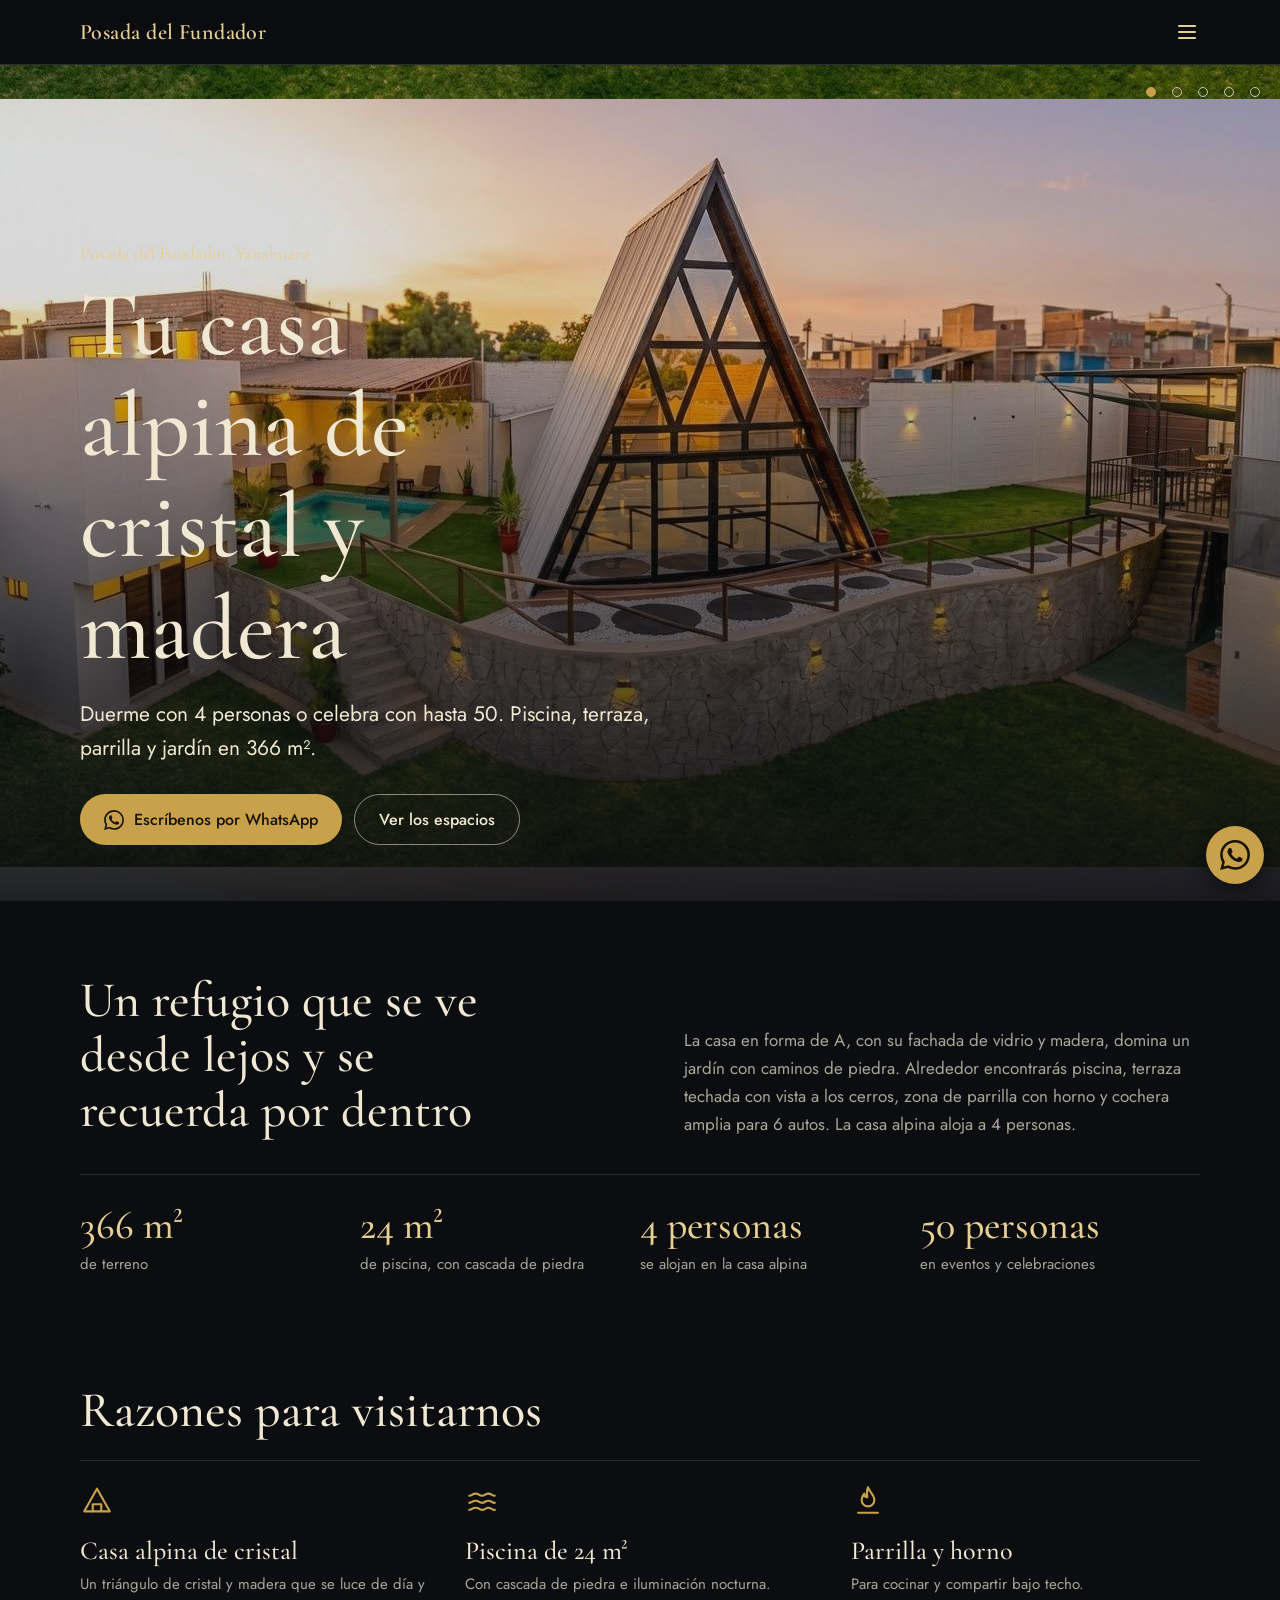
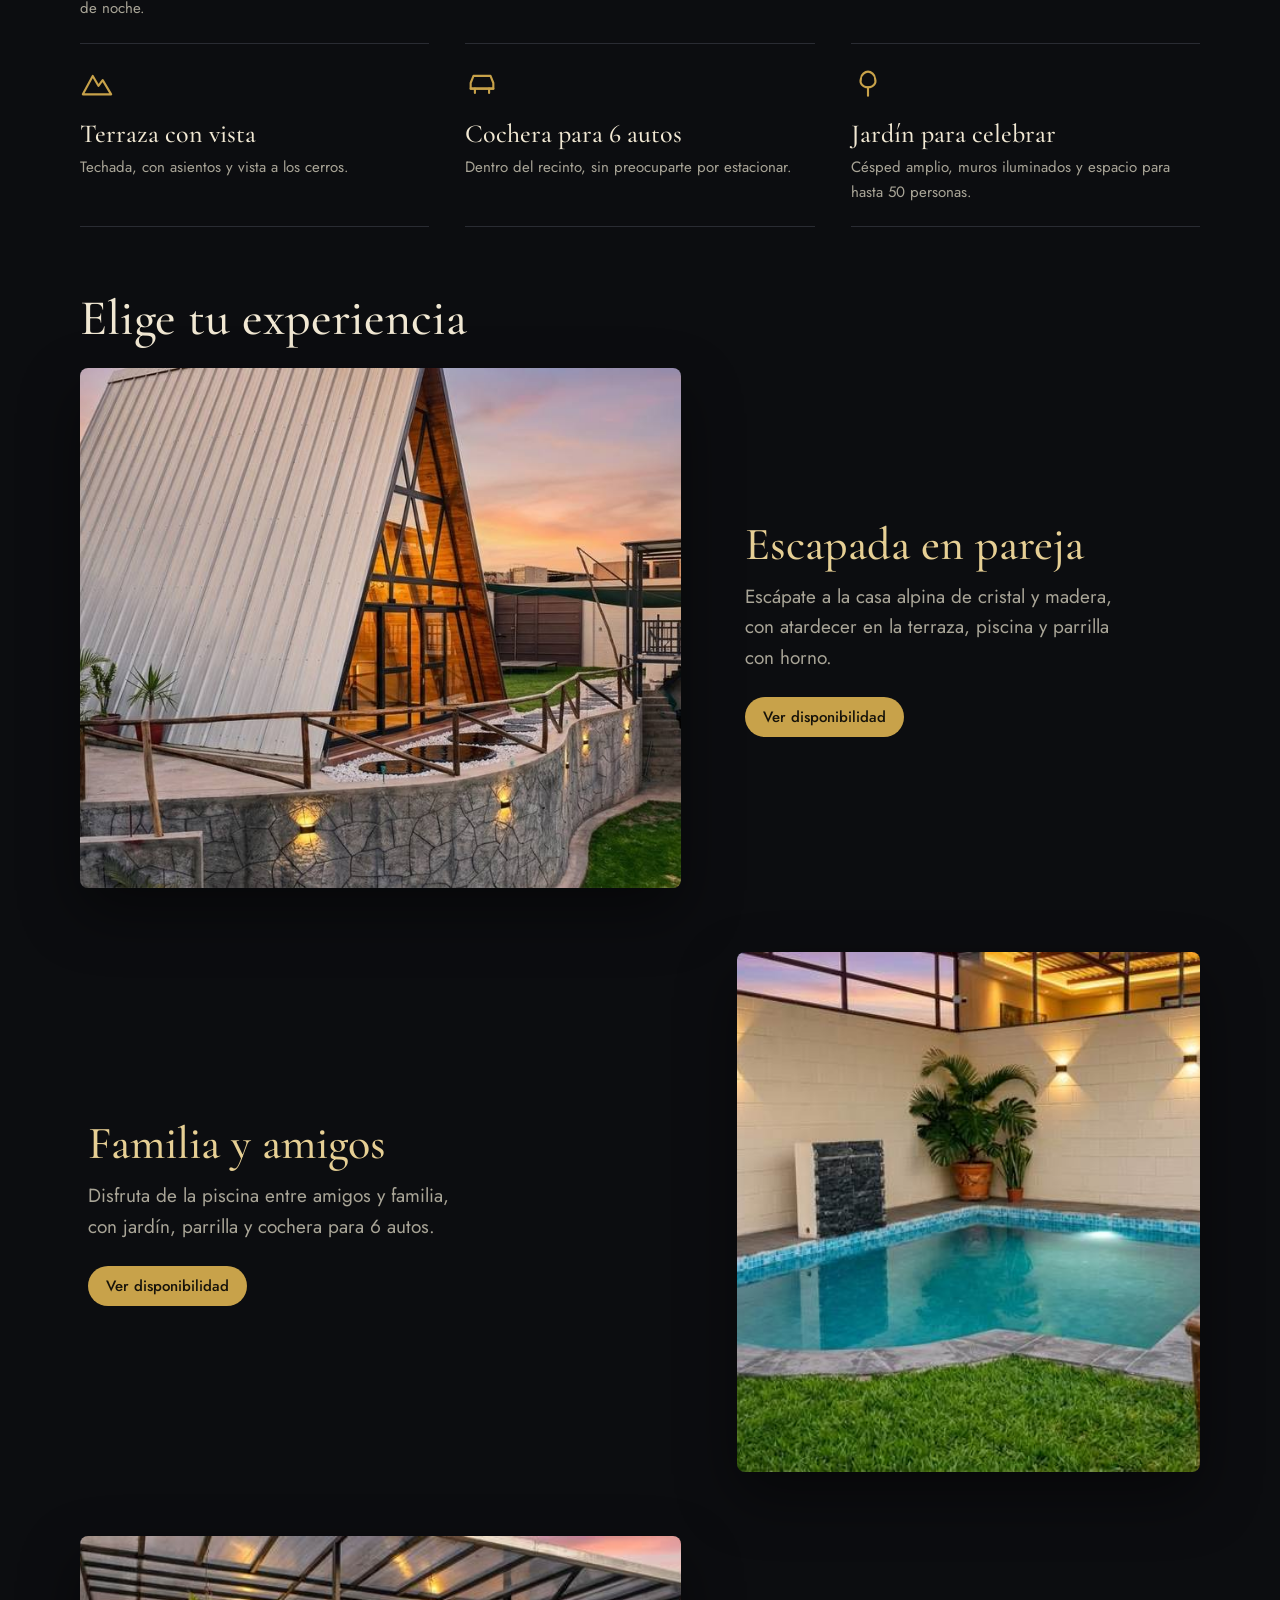
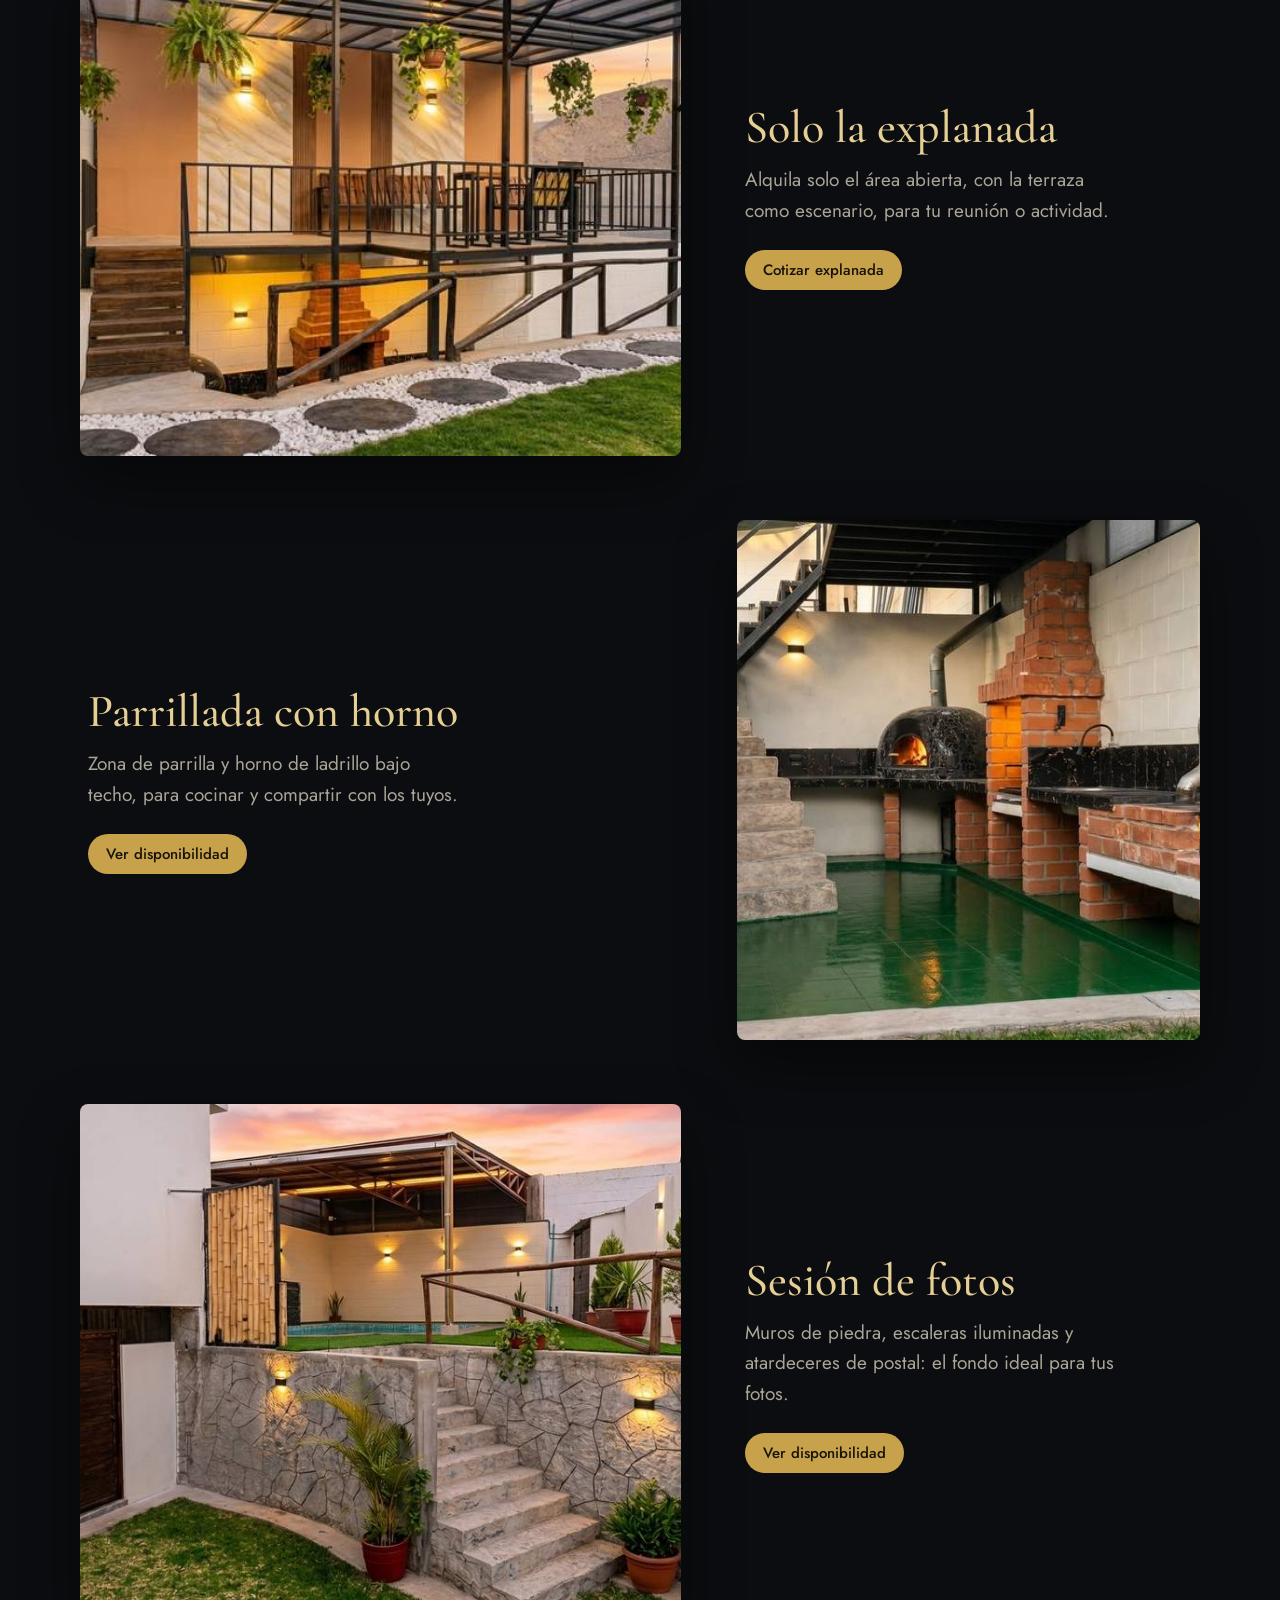
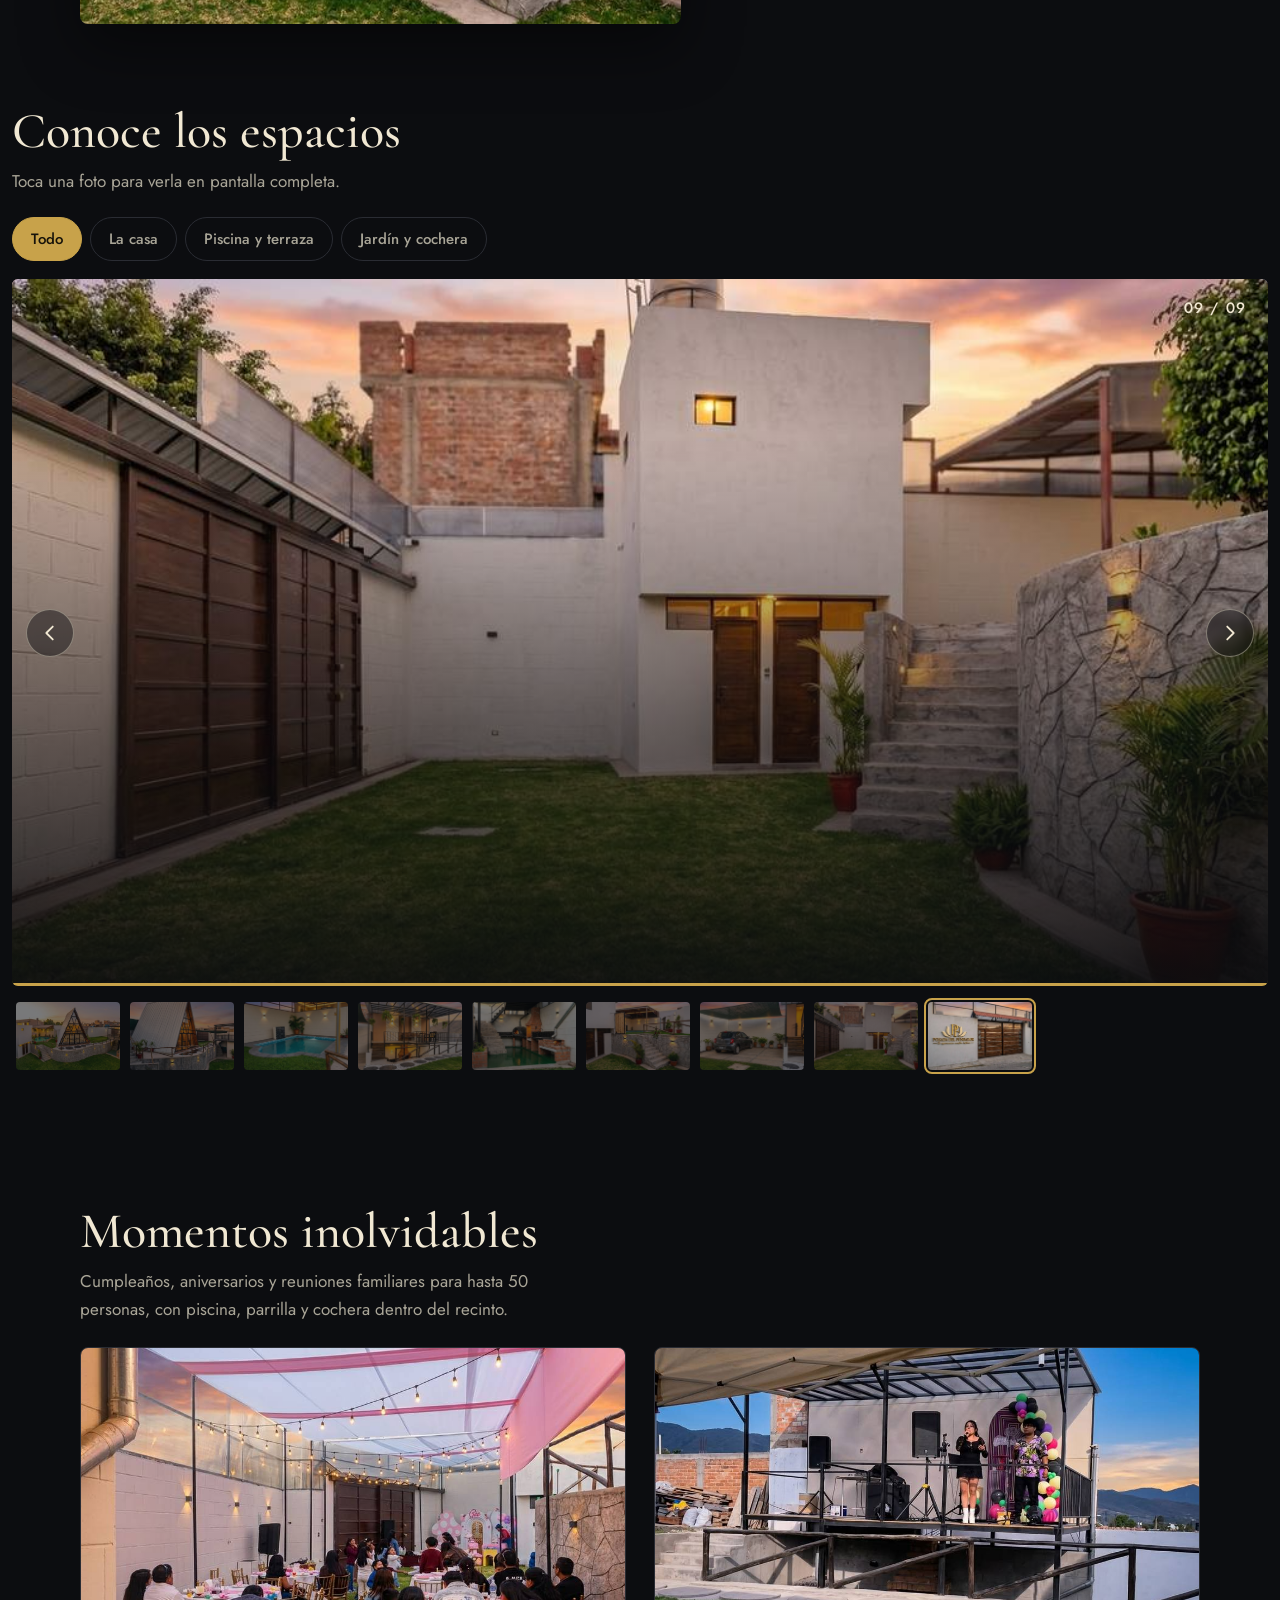
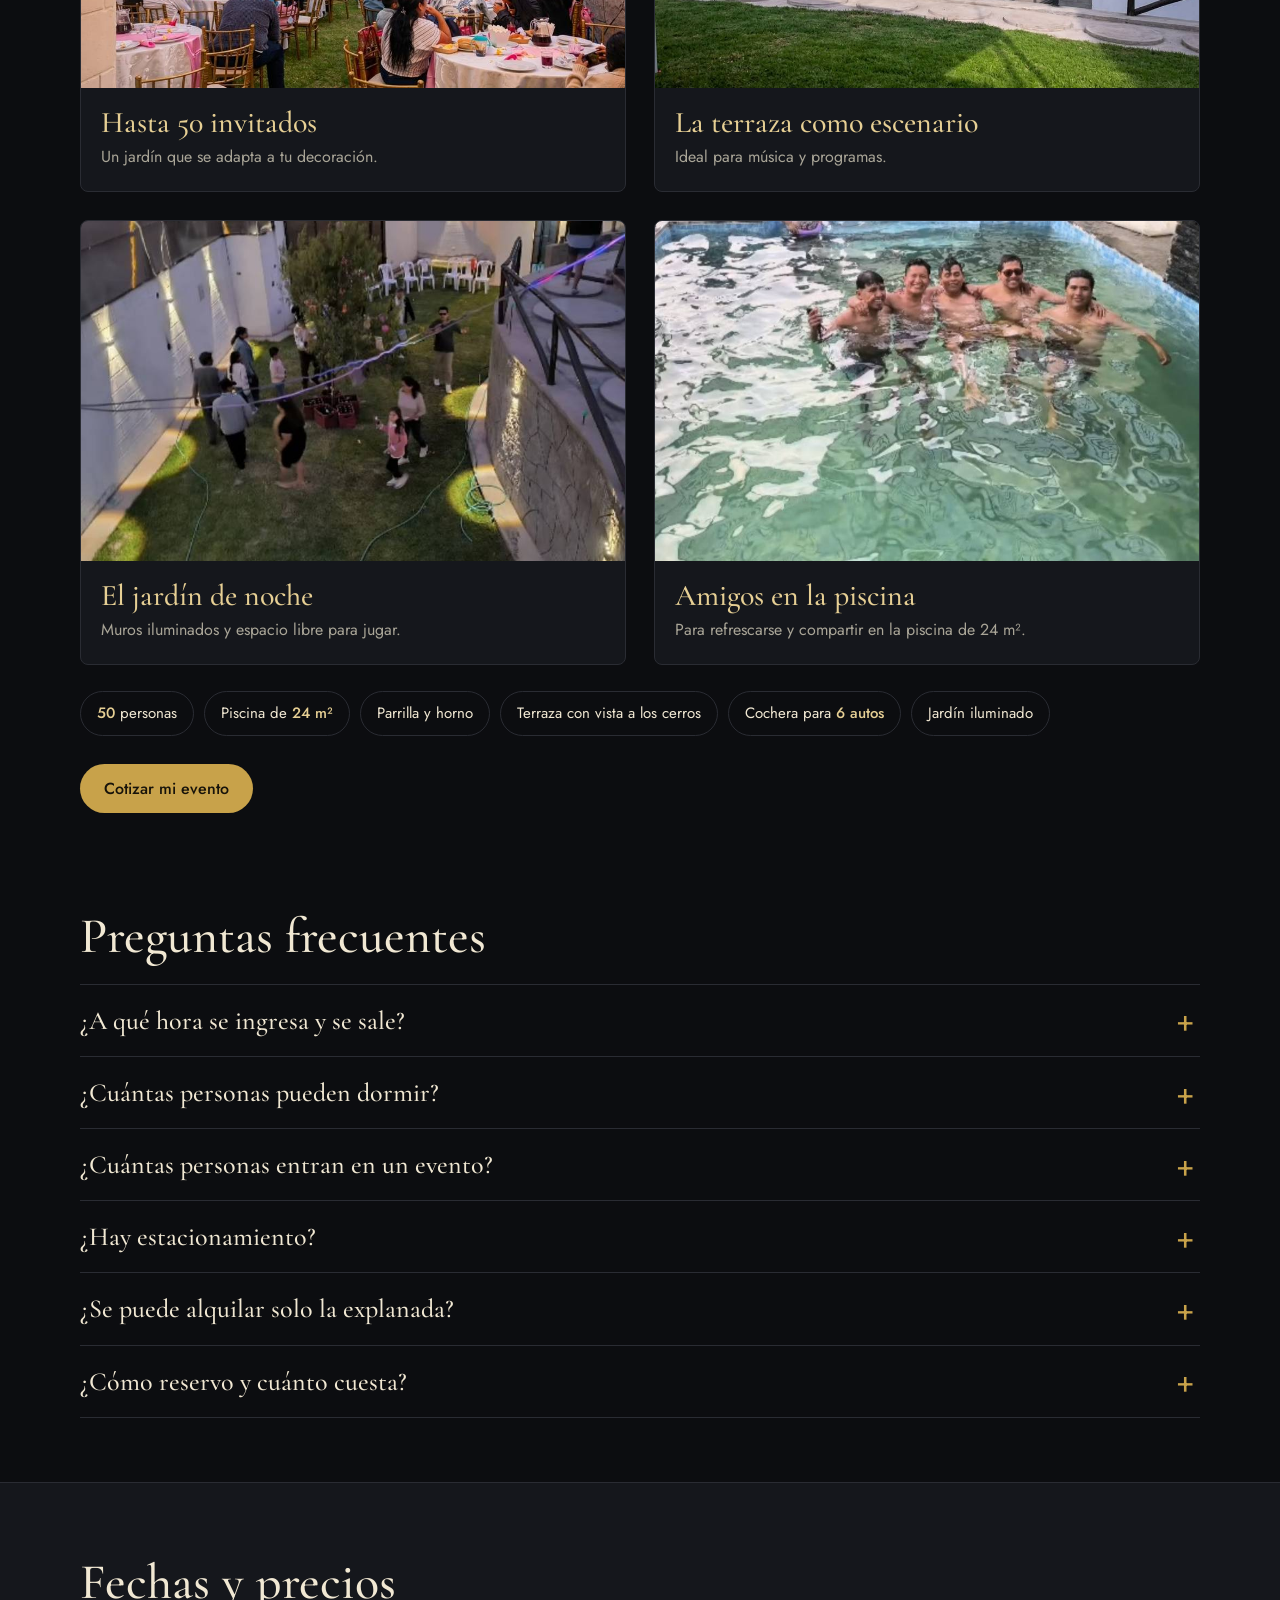
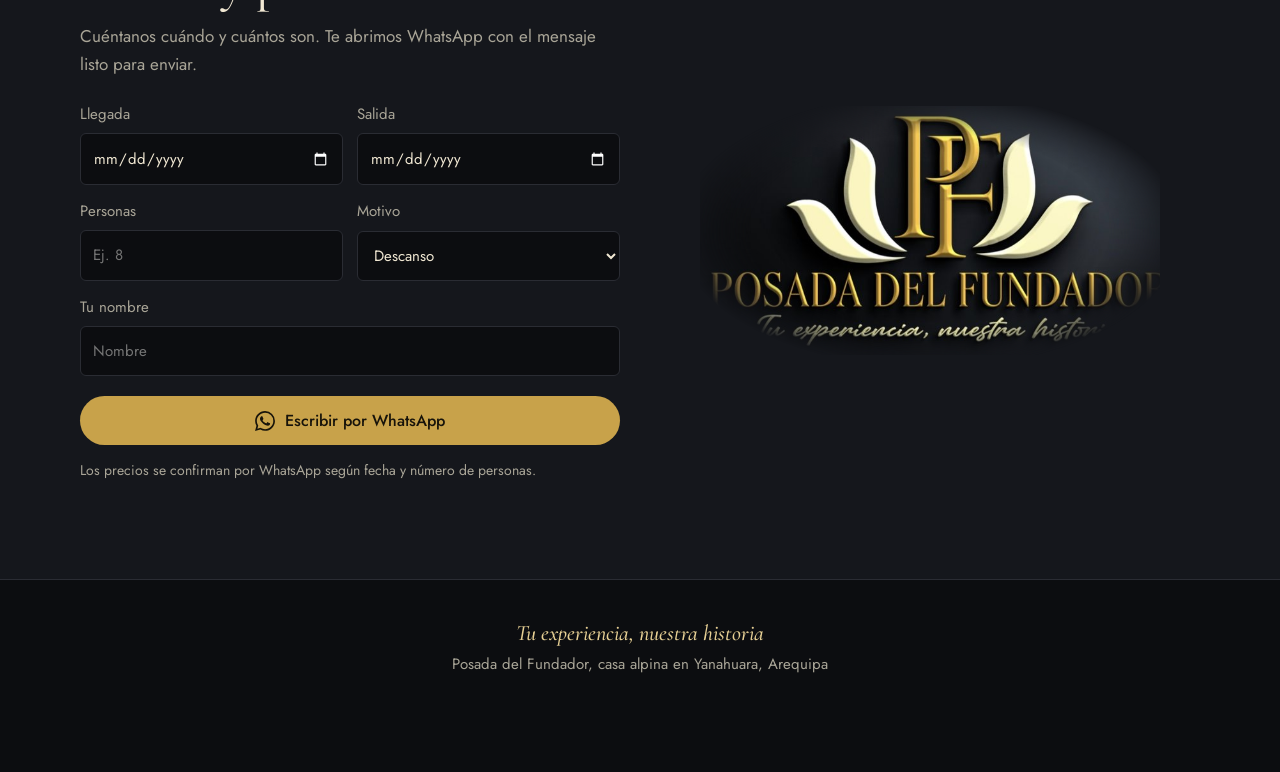
==== index.html @ 9d2ebbb0 "Add files via upload" ====
<!DOCTYPE html>
<html lang="es">
<head>
<meta charset="utf-8">
<meta name="viewport" content="width=device-width, initial-scale=1, viewport-fit=cover">
<meta name="description" content="Casa alpina de cristal y madera en Yanahuara, Arequipa, con piscina, terraza y parrilla. Escapadas, reuniones y momentos inolvidables para hasta 50 personas.">
<meta property="og:type" content="website">
<meta property="og:site_name" content="Posada del Fundador">
<meta property="og:locale" content="es_PE">
<meta property="og:title" content="Posada del Fundador · Tu experiencia, nuestra historia">
<meta property="og:description" content="Casa alpina de cristal y madera en Yanahuara, Arequipa. Piscina, terraza, parrilla y momentos inolvidables.">
<meta property="og:url" content="https://posada-fundador.netlify.app/">
<meta property="og:image" content="https://posada-fundador.netlify.app/og-image.jpg">
<meta property="og:image:width" content="1200"><meta property="og:image:height" content="630">
<meta property="og:image:alt" content="Logo de Posada del Fundador">
<meta name="twitter:card" content="summary_large_image">
<meta name="twitter:title" content="Posada del Fundador · Tu experiencia, nuestra historia">
<meta name="twitter:image" content="https://posada-fundador.netlify.app/og-image.jpg">
<meta name="theme-color" content="#0c0d10">
<link rel="icon" type="image/png" href="favicon.png"><title>Posada del Fundador · Casa alpina en Yanahuara, Arequipa</title>
<link rel="apple-touch-icon" href="favicon.png">

<link rel="preconnect" href="https://fonts.googleapis.com">
<link href="https://fonts.googleapis.com/css2?family=Cormorant+Garamond:ital,wght@0,500;0,600;1,500&family=Jost:wght@400;500&display=swap" rel="stylesheet">
<style>
:root{--ink:#0c0d10;--panel:#15171c;--line:#2a2c33;--gold:#c8a24a;--gold2:#e6cf94;--cream:#f1e8d3;--mute:#a9a597;--serif:'Cormorant Garamond',Georgia,serif;--sans:'Jost',system-ui,sans-serif;color-scheme:dark;box-sizing:border-box;padding-top:env(safe-area-inset-top,0px);padding-bottom:env(safe-area-inset-bottom,0px)}
html{scroll-padding-top:calc(72px + env(safe-area-inset-top,0px));scroll-behavior:smooth}
*,*::before,*::after{box-sizing:inherit}
body{margin:0;background:var(--ink);color:var(--cream);font:400 17px/1.65 var(--sans)}
img{max-width:100%;display:block}
a{color:inherit}
:focus-visible{outline:2px solid var(--gold2);outline-offset:3px}
h1,h2,h3{font-family:var(--serif);font-weight:500;line-height:1.1;margin:0}
.wrap{width:min(1120px,100% - 40px);margin-inline:auto}
header{position:sticky;top:env(safe-area-inset-top,0px);z-index:20;background:rgba(12,13,16,.88);backdrop-filter:blur(8px);border-bottom:1px solid var(--line)}
header .wrap{display:flex;align-items:center;justify-content:space-between;height:64px}
.brand{font:600 22px var(--serif);color:var(--gold2);text-decoration:none;letter-spacing:.02em}
.pi,.evg figure{cursor:zoom-in}.pi img{cursor:zoom-in}
dialog#xp{border:1px solid var(--line);border-radius:12px;padding:0;background:var(--panel);color:var(--cream);width:min(540px,100% - 24px);max-height:calc(100svh - 24px);overflow:auto;margin:auto}
dialog#xp::backdrop{background:rgba(0,0,0,.82);backdrop-filter:blur(3px)}
dialog#xp[open]{animation:xpin .35s ease}@keyframes xpin{from{opacity:0;transform:translateY(14px) scale(.98)}}
#xp .xi{background:#000;display:grid;place-items:center}#xp .xi img{width:100%;height:auto;max-height:58svh;object-fit:contain}
#xp .xx{position:absolute;top:10px;right:10px;width:36px;height:36px;border:0;border-radius:50%;background:rgba(12,13,16,.7);color:var(--cream);display:grid;place-items:center;cursor:pointer}
#xp .xx svg{width:18px;height:18px;fill:none;stroke:currentColor;stroke-width:2;stroke-linecap:round}
#xp .xb{padding:20px 22px 24px;display:grid;gap:10px;justify-items:start}
#xp .xk{font:500 12px var(--sans);letter-spacing:.18em;text-transform:uppercase;color:var(--gold)}
#xp h3{font:500 28px/1.1 var(--serif);color:var(--gold2)}
#xp p{margin:0;color:var(--mute);font-size:15px;line-height:1.6}
#xp .btn{margin-top:6px}
@media(prefers-reduced-motion:reduce){dialog#xp[open]{animation:none}}
.menu-btn{width:38px;height:38px;margin-right:-6px;border:0;border-radius:10px;background:transparent;color:var(--gold2);display:grid;place-items:center;cursor:pointer}.bars{display:grid;gap:4px;width:18px}.bars i{display:block;height:2px;border-radius:2px;background:currentColor;transition:transform .3s,opacity .2s}.menu-btn[aria-expanded="true"] .bars i:nth-child(1){transform:translateY(6px) rotate(45deg)}.menu-btn[aria-expanded="true"] .bars i:nth-child(2){opacity:0}.menu-btn[aria-expanded="true"] .bars i:nth-child(3){transform:translateY(-6px) rotate(-45deg)}.menu{position:absolute;top:100%;left:0;right:0;background:rgba(12,13,16,.98);border-bottom:1px solid var(--line);max-height:calc(100svh - 64px - env(safe-area-inset-top,0px));overflow:auto;visibility:hidden;opacity:0;transform:translateY(-8px);transition:opacity .25s,transform .25s,visibility 0s .25s}.menu.open{visibility:visible;opacity:1;transform:none;transition:opacity .25s,transform .25s}header .menu .wrap{display:grid;align-items:stretch;justify-content:stretch;height:auto;padding:4px 0 10px}.menu a{display:block;padding:11px 2px;font:400 15px/1.2 var(--sans);letter-spacing:.03em;color:var(--cream);text-decoration:none;border-bottom:1px solid var(--line)}.menu a:last-child{border-bottom:0;color:var(--gold2)}.menu a:hover{color:var(--gold2)}@media(prefers-reduced-motion:reduce){.menu,.bars i{transition:none}}
.btn{display:inline-flex;align-items:center;gap:10px;background:var(--gold);color:#17130a;font:500 16px var(--sans);padding:13px 24px;border-radius:999px;text-decoration:none;border:0;cursor:pointer;transition:background .2s}
.btn:hover{background:var(--gold2)}
.btn svg{width:20px;height:20px;fill:currentColor}
.btn.sm{padding:9px 18px;font-size:15px}
.hero{position:relative;min-height:calc(100svh - 64px);display:flex;align-items:flex-end;background:var(--ink) var(--hm) 55% 50%/cover no-repeat}
.hero::before{content:"";position:absolute;inset:0;background:linear-gradient(180deg,rgba(12,13,16,.15) 30%,rgba(12,13,16,.92) 100%)}
.hero .wrap{position:relative;padding:0 0 56px}
.hero h1{font-size:clamp(44px,9vw,92px);max-width:11ch}
.hero p{max-width:34ch;font-size:19px;color:var(--cream);margin:18px 0 28px}
@media(min-width:800px){.hero{background-image:var(--hd);background-position:center}.hero p{max-width:46ch;font-size:21px}}
.intro{padding:72px 0 24px;display:grid;gap:36px}
.intro h2{font-size:clamp(32px,5vw,50px);max-width:18ch}
.intro p{color:var(--mute);max-width:56ch;margin:0}
.facts{list-style:none;margin:0;padding:0;display:grid;grid-template-columns:1fr 1fr;border-top:1px solid var(--line)}
.facts li{padding:22px 0;border-bottom:1px solid var(--line)}
.facts li:nth-child(odd){padding-right:16px}
.facts b{display:block;font:500 clamp(28px,4.5vw,40px) var(--serif);color:var(--gold2)}
.facts span{color:var(--mute);font-size:15px}
@media(min-width:800px){.intro{grid-template-columns:1.1fr 1fr;align-items:end}.facts{grid-column:1/-1;grid-template-columns:repeat(4,1fr)}.facts li{border-bottom:0;padding:26px 0}}
.ways{padding:24px 0 8px}.ways h2{font-size:clamp(32px,5vw,50px);margin-bottom:24px}.way{display:grid;gap:10px;padding:24px 0;border-top:1px solid var(--line);align-content:start}.way h3{font-size:30px;color:var(--gold2)}.way p{margin:0;color:var(--mute);max-width:46ch}.way a{color:var(--cream);font-weight:500;text-underline-offset:5px;width:max-content}@media(min-width:800px){.wayslist{display:grid;grid-template-columns:repeat(3,1fr);gap:36px}}.spaces{padding:48px 0 72px}
.spaces h2{font-size:clamp(32px,5vw,50px);margin-bottom:28px}
.cols{columns:2;column-gap:14px}
@media(min-width:800px){.cols{columns:3;column-gap:20px}}
figure{margin:0 0 14px;break-inside:avoid}
@media(min-width:800px){figure{margin-bottom:20px}}
figure img{width:100%;height:auto;border-radius:4px}
figcaption{padding:10px 2px 0;font-size:15px;color:var(--mute)}
figcaption b{display:block;font:500 21px var(--serif);color:var(--cream)}
.wide{column-span:all;margin-bottom:20px}
.contact{background:var(--panel);border-block:1px solid var(--line);padding:72px 0}
.contact .wrap{display:grid;gap:40px}
@media(min-width:900px){.contact .wrap{grid-template-columns:1fr 1fr;align-items:center}}
.contact h2{font-size:clamp(32px,5vw,50px);margin-bottom:12px}
.contact p{color:var(--mute);margin:0 0 24px}
form{display:grid;gap:14px;grid-template-columns:1fr 1fr}
label{display:grid;gap:6px;font-size:15px;color:var(--mute)}
label.full,form .btn{grid-column:1/-1}
input,select{font:inherit;color:var(--cream);background:var(--ink);border:1px solid var(--line);border-radius:6px;padding:12px;min-height:48px;width:100%}
input:focus,select:focus{border-color:var(--gold)}
form .btn{justify-content:center;margin-top:6px}
.note{grid-column:1/-1;font-size:14px;color:var(--mute);margin:0}
.logo{justify-self:center;width:min(100%,460px);-webkit-mask-image:radial-gradient(ellipse at center,#000 55%,transparent 78%);mask-image:radial-gradient(ellipse at center,#000 55%,transparent 78%)}
footer{padding:40px 0 96px;color:var(--mute);font-size:15px;text-align:center}
footer em{font:italic 500 22px var(--serif);color:var(--gold2);display:block;margin-bottom:6px}
.fab{position:fixed;right:16px;bottom:calc(16px + env(safe-area-inset-bottom,0px));z-index:30;width:58px;height:58px;border-radius:50%;background:var(--gold);color:#17130a;display:grid;place-items:center;box-shadow:0 6px 20px rgba(0,0,0,.5)}
.fab svg{width:30px;height:30px;fill:currentColor}
@media(prefers-reduced-motion:reduce){html{scroll-behavior:auto}.btn{transition:none}}

.gal{width:min(1280px,100% - 24px);padding:56px 0 72px}.gal h2{font-size:clamp(32px,5vw,50px)}.gal .sub{color:var(--mute);margin:8px 0 22px}
.chips{display:flex;gap:8px;overflow-x:auto;padding-bottom:8px;margin-bottom:10px;scrollbar-width:none}.chips::-webkit-scrollbar,.thumbs::-webkit-scrollbar{display:none}
.chips button{flex:none;font:500 15px var(--sans);color:var(--mute);background:transparent;border:1px solid var(--line);border-radius:999px;padding:9px 18px;min-height:44px;cursor:pointer;transition:color .25s,background .25s,border-color .25s}
.chips button:hover{color:var(--cream);border-color:var(--gold)}.chips button[aria-pressed=true]{color:#17130a;background:var(--gold);border-color:var(--gold)}
.stage{position:relative;width:100%;aspect-ratio:16/10;max-height:82svh;overflow:hidden;border-radius:6px;background:#000;touch-action:pan-y;cursor:zoom-in;user-select:none;-webkit-user-select:none}
@media(min-width:800px){.stage{aspect-ratio:16/9}}
.slide{position:absolute;inset:0;margin:0;visibility:hidden}.slide.on{visibility:visible;z-index:2}.slide.prev{visibility:visible;z-index:1}
.slide img{width:100%;height:100%;object-fit:cover;border-radius:0;transform:scale(1.06);transition:transform 8s cubic-bezier(.2,.6,.2,1)}
.slide.on img{transform:scale(1)}.slide.prev img{transform:scale(1);transition:none}
.slide::after{content:"";position:absolute;inset:auto 0 0;height:60%;background:linear-gradient(transparent,rgba(12,13,16,.88))}
.stage figcaption{position:absolute;left:0;right:0;bottom:0;z-index:1;padding:0 26px 34px;max-width:640px;font-size:16px;color:var(--cream);opacity:0;transform:translateY(18px);transition:opacity .7s .55s,transform .7s .55s}
.stage figcaption b{font:500 clamp(32px,5vw,54px)/1.05 var(--serif);margin-bottom:6px}.slide.on figcaption{opacity:1;transform:none}
.nav{position:absolute;top:50%;translate:0 -50%;z-index:5;width:48px;height:48px;padding:0;border-radius:50%;border:1px solid rgba(241,232,211,.4);background:rgba(12,13,16,.45);color:var(--cream);display:grid;place-items:center;cursor:pointer;backdrop-filter:blur(4px);transition:background .25s,color .25s}
.nav:hover{background:var(--gold);color:#17130a;border-color:var(--gold)}.nav svg{width:22px;height:22px;stroke:currentColor;fill:none;stroke-width:2;stroke-linecap:round;stroke-linejoin:round}
.nav.p{left:14px}.nav.n{right:14px}
@media(max-width:799px){.nav{top:auto;bottom:18px;translate:none;width:44px;height:44px}.nav.p{left:auto;right:68px}.stage figcaption{padding-right:124px}}
.count{position:absolute;z-index:5;right:22px;top:18px;font:500 15px var(--sans);font-variant-numeric:tabular-nums;color:var(--cream);letter-spacing:.08em;text-shadow:0 1px 8px rgba(0,0,0,.6)}
.bar{position:absolute;left:0;right:0;bottom:0;height:3px;z-index:5;background:rgba(241,232,211,.15)}.bar i{display:block;height:100%;width:0;background:var(--gold)}
.stage.playing .bar i{animation:fill 6.5s linear forwards}.stage.paused .bar i{animation-play-state:paused}@keyframes fill{to{width:100%}}
.thumbs{display:flex;gap:10px;overflow-x:auto;padding:16px 4px 6px;scrollbar-width:none}
.thumbs button{flex:none;width:104px;height:68px;padding:0;border:0;border-radius:4px;overflow:hidden;cursor:pointer;opacity:.45;outline:2px solid transparent;outline-offset:2px;transition:opacity .3s,outline-color .3s}
.thumbs button:hover{opacity:.8}.thumbs button[aria-current=true]{opacity:1;outline-color:var(--gold)}.thumbs img{width:100%;height:100%;object-fit:cover}
dialog#lb{border:0;padding:env(safe-area-inset-top,0px) 0 env(safe-area-inset-bottom,0px);background:#050506;width:100%;height:100%;max-width:none;max-height:none;color:var(--cream);overflow:hidden}
dialog#lb::backdrop{background:#000}#lb img{width:100%;height:100%;object-fit:contain;animation:lbin .55s ease;cursor:zoom-out}@keyframes lbin{from{opacity:0;transform:scale(.97)}}
#lb p{position:absolute;left:0;right:0;bottom:calc(24px + env(safe-area-inset-bottom,0px));margin:0;text-align:center;font:500 26px var(--serif);text-shadow:0 2px 12px #000;pointer-events:none}
#lb .x{top:calc(18px + env(safe-area-inset-top,0px));right:14px;left:auto;bottom:auto;translate:none}
@media(prefers-reduced-motion:reduce){.slide img{transform:none!important;transition:none}.stage figcaption{transition:none}}

@media(max-width:799px){.stage figcaption{padding:0 112px 16px 16px;font-size:14px;line-height:1.4}.stage figcaption b{font-size:26px}}
.ev{padding:56px 0 72px}.ev h2{font-size:clamp(32px,5vw,50px)}.ev .sub{color:var(--mute);margin:8px 0 24px;max-width:52ch}
.evg{display:grid;gap:12px;grid-template-columns:1fr 1fr}
.evg figure{position:relative;margin:0;overflow:hidden;border-radius:6px}
.evg figure img{width:100%;height:100%;object-fit:cover;border-radius:0;transition:transform 1.4s cubic-bezier(.2,.7,.2,1)}
.evg figure:hover img{transform:scale(1.05)}
.evg figure::after{content:"";position:absolute;inset:auto 0 0;height:65%;background:linear-gradient(transparent,rgba(12,13,16,.9))}
.evg figcaption{position:absolute;left:0;right:0;bottom:0;z-index:1;padding:0 16px 16px;color:var(--cream);font-size:14px;line-height:1.4}
.evg figcaption b{display:block;font:500 clamp(22px,4vw,34px)/1.05 var(--serif);margin-bottom:4px}
.e1{grid-column:1/-1;aspect-ratio:16/10}.e2,.e3{aspect-ratio:4/5}
@media(min-width:800px){.evg{grid-template-columns:1.6fr 1fr;grid-template-rows:1fr 1fr}.e1{grid-column:1;grid-row:1/3;aspect-ratio:auto;min-height:540px}.e2,.e3{aspect-ratio:auto;min-height:260px}.evg figcaption{padding:0 26px 24px;font-size:16px}}
.evf{list-style:none;margin:26px 0 28px;padding:0;display:flex;flex-wrap:wrap;gap:10px}
.evf li{border:1px solid var(--line);border-radius:999px;padding:9px 16px;font-size:15px}.evf b{color:var(--gold2);font-weight:500}
.slide::after{height:78%;background:linear-gradient(transparent,rgba(12,13,16,.93))}
.stage figcaption{text-shadow:0 2px 14px rgba(0,0,0,.65)}
.stage figcaption::before{content:"";display:block;width:36px;height:2px;background:var(--gold);margin-bottom:10px}
.e4{grid-column:1/-1;aspect-ratio:16/10}.e4 img{object-position:50% 30%}
@media(min-width:800px){.e4{aspect-ratio:auto;min-height:340px}}
.hk{font:500 18px var(--serif);color:var(--gold2);margin-bottom:10px}
.hbtns{display:flex;flex-wrap:wrap;gap:12px}
.btn.ghost{background:transparent;color:var(--cream);border:1px solid rgba(241,232,211,.55)}.btn.ghost:hover{background:rgba(241,232,211,.12)}
@keyframes rise{from{opacity:0;transform:translateY(22px)}to{opacity:1;transform:none}}
.hero .wrap>*{animation:rise .9s cubic-bezier(.2,.7,.2,1) both}.hero .wrap>*:nth-child(2){animation-delay:.12s}.hero .wrap>*:nth-child(3){animation-delay:.24s}.hero .wrap>*:nth-child(4){animation-delay:.36s}
@media(prefers-reduced-motion:reduce){.hero .wrap>*{animation:none}}
.faq{padding:24px 0 64px}.faq h2{font-size:clamp(32px,5vw,50px);margin-bottom:20px}
.fq details{border-top:1px solid var(--line)}.fq details:last-child{border-bottom:1px solid var(--line)}
.fq summary{cursor:pointer;list-style:none;padding:20px 44px 20px 0;font:500 clamp(20px,3vw,26px)/1.2 var(--serif);position:relative}
.fq summary::-webkit-details-marker{display:none}
.fq summary::after{content:"+";position:absolute;right:6px;top:50%;translate:0 -50%;color:var(--gold);font:400 30px var(--sans);transition:rotate .3s}
.fq details[open] summary::after{rotate:45deg}
.fq p{margin:0 0 22px;color:var(--mute);max-width:60ch}
.hero::before{z-index:1}.hero .wrap{z-index:2}
.hbg{position:absolute;inset:0;z-index:0;overflow:hidden}
.hs{position:absolute;inset:0;opacity:0;transition:opacity 1.6s ease;background:var(--bg) var(--p,center)/cover no-repeat}
.hs.s0{background-image:var(--hm);background-position:55% 50%}
@media(min-width:800px){.hs.s0{background-image:var(--hd);background-position:center}}
.hs.on{opacity:1;animation:kb 7s ease-out both}
@keyframes kb{from{transform:scale(1.06)}to{transform:scale(1)}}
.hdots{position:absolute;top:14px;right:12px;z-index:3;display:flex}
.hdots button{width:26px;height:26px;border:0;background:none;padding:0;position:relative;cursor:pointer}
.hdots button::after{content:"";position:absolute;inset:8px;border-radius:50%;border:1px solid rgba(241,232,211,.8);transition:background .3s}
.hdots button[aria-current=true]::after{background:var(--gold);border-color:var(--gold)}
@media(prefers-reduced-motion:reduce){.hs{transition:none}.hs.on{animation:none}}
.why{padding:56px 0 24px}.why h2,.packs h2{font-size:clamp(32px,5vw,50px);margin-bottom:22px}
.wg{display:grid;grid-template-columns:1fr 1fr;border-top:1px solid var(--line)}
.wi{padding:22px 14px 22px 0;border-bottom:1px solid var(--line)}
.wi svg{width:34px;height:34px;stroke:var(--gold);fill:none;stroke-width:1.5;stroke-linecap:round;stroke-linejoin:round;margin-bottom:12px}
.wi h3{font-size:clamp(20px,5vw,26px)}.wi p{margin:6px 0 0;color:var(--mute);font-size:15px}
@media(min-width:800px){.wg{grid-template-columns:repeat(3,1fr);column-gap:36px}.wi{padding-right:0}}
.packs{padding:40px 0 24px}.packs .sub{color:var(--mute);margin:-8px 0 24px}
.pg{display:grid;gap:18px}
@media(min-width:760px){.pg{grid-template-columns:1fr 1fr;gap:22px}}
.pk{background:var(--panel);border:1px solid var(--line);border-radius:8px;overflow:hidden;display:flex;flex-direction:column;transition:transform .4s,border-color .3s}
.pk:hover{border-color:var(--gold);transform:translateY(-4px)}
.pi{overflow:hidden}.pi img{width:100%;aspect-ratio:16/10;object-fit:cover;border-radius:0;transition:transform 1.2s cubic-bezier(.2,.7,.2,1)}.pk:hover .pi img{transform:scale(1.05)}
.pt{padding:20px 20px 22px;display:grid;gap:8px;align-content:start}
.pt h3{font-size:clamp(26px,5vw,32px);color:var(--gold2)}.pt p{margin:0;color:var(--mute)}.pt small{color:var(--cream);font-size:14px}.pt .btn{justify-self:start;margin-top:6px}
@media(prefers-reduced-motion:reduce){.pk,.pi img{transition:none}}
/* Momentos inolvidables: mismo formato que las experiencias */
.evg{grid-template-columns:1fr;grid-template-rows:none;gap:18px}
@media(min-width:760px){.evg{grid-template-columns:1fr 1fr;grid-template-rows:none;gap:22px}}
.evg figure{grid-column:auto;grid-row:auto;aspect-ratio:auto;min-height:0;display:flex;flex-direction:column;background:var(--panel);border:1px solid var(--line);border-radius:8px;overflow:hidden;transition:transform .4s,border-color .3s}
.evg figure:hover{border-color:var(--gold);transform:translateY(-4px)}
.evg figure::after{display:none}
.evg figure img{width:100%;height:auto;aspect-ratio:16/10;object-fit:cover}
.evg figcaption{position:static;padding:18px 20px 22px;font-size:16px;line-height:1.5;color:var(--mute)}
.evg figcaption b{font:500 clamp(24px,5vw,30px)/1.1 var(--serif);color:var(--gold2);margin-bottom:6px}
@media(min-width:800px){.evg figcaption{padding:18px 20px 22px;font-size:16px}}
@media(prefers-reduced-motion:reduce){.evg figure{transition:none}}
/* Pantalla de carga */
html.loading{overflow:hidden}
#loader{position:fixed;inset:0;z-index:100;background:radial-gradient(ellipse at 50% 40%,#1b1d23 0%,#0c0d10 70%);display:grid;place-content:center;justify-items:center;gap:16px;text-align:center;padding:0 20px;transition:opacity .7s ease,visibility 0s .7s}
#loader.done{opacity:0;visibility:hidden;pointer-events:none}
#loader .ld{position:relative;width:124px;height:124px;display:grid;place-items:center;perspective:600px;margin-bottom:6px}
#loader .ring{position:absolute;inset:0;border-radius:50%;border:1px solid rgba(200,162,74,.22);border-top-color:var(--gold2);animation:ldspin 1.5s linear infinite}
#loader .pf{font:600 50px/1 var(--serif);color:var(--gold2);text-shadow:0 0 24px rgba(200,162,74,.35);animation:ldflip 2.6s ease-in-out infinite}
#loader .ln{font:500 clamp(15px,4.4vw,20px) var(--serif);letter-spacing:.24em;text-transform:uppercase;color:var(--gold2);opacity:0;animation:ldin .9s .3s forwards}
#loader .lt{font:italic 500 17px var(--serif);color:var(--mute);opacity:0;animation:ldin .9s .75s forwards}
@keyframes ldflip{0%{transform:rotateY(0)}55%,100%{transform:rotateY(360deg)}}
@keyframes ldspin{to{transform:rotate(360deg)}}
@keyframes ldin{from{opacity:0;transform:translateY(8px)}to{opacity:1;transform:none}}
@media(prefers-reduced-motion:reduce){#loader .ring,#loader .pf{animation:none}#loader .ln,#loader .lt{animation:none;opacity:1}}
/* Escritorio: filas amplias alternadas */
@media(min-width:1000px){
#alquiler .wrap,#eventos .wrap{width:min(1360px,100% - 96px)}
.pg{grid-template-columns:1fr;gap:64px}
.pk{display:grid;grid-template-columns:1.3fr 1fr;align-items:center;gap:56px;background:transparent;border:0;border-radius:0;overflow:visible}
.pk:hover{transform:none;border-color:transparent}
.pk:nth-child(even) .pi{order:2}
.pi{border-radius:8px;box-shadow:0 24px 60px rgba(0,0,0,.45)}
.pi img{aspect-ratio:auto;height:min(520px,62vh);min-height:380px}
.pt{padding:0 8px;gap:14px;align-content:center}
.pt h3{font-size:clamp(38px,3.6vw,54px);line-height:1.05}
.pt p{font-size:19px;line-height:1.6;max-width:34ch}
.pt .btn{margin-top:10px}
.evg{gap:28px}
.evg figure img{aspect-ratio:16/10}
}
</style>
<noscript><style>#loader{display:none}</style></noscript>
</head>
<body style="background:#0c0d10">

<div id="loader" role="status" aria-label="Cargando"><div class="ld"><div class="ring"></div><div class="pf">PF</div></div><div class="ln">Posada del Fundador</div><div class="lt">Tu experiencia, nuestra historia</div></div>
<script>(function(){var l=document.getElementById("loader"),de=document.documentElement,t0=Date.now(),done=false;de.classList.add("loading");function hide(){if(done)return;done=true;setTimeout(function(){l.classList.add("done");de.classList.remove("loading");setTimeout(function(){l.remove()},900)},Math.max(0,1800-(Date.now()-t0)))}if(document.readyState==="complete")hide();else addEventListener("load",hide);setTimeout(hide,6000)})();</script>
<header><div class="wrap"><a class="brand" href="#inicio">Posada del Fundador</a><button class="menu-btn" type="button" aria-label="Abrir menú" aria-expanded="false" aria-controls="menu"><span class="bars" aria-hidden="true"><i></i><i></i><i></i></span></button></div><nav class="menu" id="menu" aria-label="Secciones de la página"><div class="wrap"><a href="#inicio">Inicio</a><a href="#razones">Por qué visitarnos</a><a href="#alquiler">Experiencias</a><a href="#espacios">Espacios</a><a href="#eventos">Momentos inolvidables</a><a href="#faq">Preguntas frecuentes</a><a href="#consulta">Fechas y precios</a></div></nav></header>

<section class="hero" id="inicio" style="--hm:url([data-uri]);--hd:var(--hm)">
<div class="hbg" aria-hidden="true"><div class="hs s0 on"></div><div class="hs" style="--bg:url([data-uri]);--p:56% 50%"></div><div class="hs" style="--bg:url([data-uri]);--p:48% 50%"></div><div class="hs" style="--bg:url([data-uri]);--p:50% 50%"></div><div class="hs" style="--bg:url([data-uri]);--p:45% 50%"></div></div><div class="hdots" role="group" aria-label="Fotos de la portada"></div>
<div class="wrap">
<div class="hk">Posada del Fundador, Yanahuara</div>
<h1>Tu casa alpina de cristal y madera</h1>
<p>Duerme con 4 personas o celebra con hasta 50. Piscina, terraza, parrilla y jardín en 366 m².</p>
<div class="hbtns"><a class="btn" data-wa href="#consulta"><svg viewBox="0 0 24 24" aria-hidden="true"><path d="M17.472 14.382c-.297-.149-1.758-.867-2.03-.967-.273-.099-.471-.148-.67.15-.197.297-.767.966-.94 1.164-.173.199-.347.223-.644.075-.297-.15-1.255-.463-2.39-1.475-.883-.788-1.48-1.761-1.653-2.059-.173-.297-.018-.458.13-.606.134-.133.298-.347.446-.52.149-.174.198-.298.298-.497.099-.198.05-.371-.025-.52-.075-.149-.669-1.612-.916-2.207-.242-.579-.487-.5-.669-.51-.173-.008-.371-.01-.57-.01-.198 0-.52.074-.792.372-.272.297-1.04 1.016-1.04 2.479 0 1.462 1.065 2.875 1.213 3.074.149.198 2.096 3.2 5.077 4.487.709.306 1.262.489 1.694.625.712.227 1.36.195 1.871.118.571-.085 1.758-.719 2.006-1.413.248-.694.248-1.289.173-1.413-.074-.124-.272-.198-.57-.347m-5.421 7.403h-.004a9.87 9.87 0 01-5.031-1.378l-.361-.214-3.741.982.998-3.648-.235-.374a9.86 9.86 0 01-1.51-5.26c.001-5.45 4.436-9.884 9.888-9.884 2.64 0 5.122 1.03 6.988 2.898a9.825 9.825 0 012.893 6.994c-.003 5.45-4.437 9.884-9.885 9.884m8.413-18.297A11.815 11.815 0 0012.05 0C5.495 0 .16 5.335.157 11.892c0 2.096.547 4.142 1.588 5.945L.057 24l6.305-1.654a11.882 11.882 0 005.683 1.448h.005c6.554 0 11.89-5.335 11.893-11.893a11.821 11.821 0 00-3.48-8.413Z"/></svg>Escríbenos por WhatsApp</a><a class="btn ghost" href="#espacios">Ver los espacios</a></div>
</div>
</section>

<main>
<section class="wrap intro">
<h2>Un refugio que se ve desde lejos y se recuerda por dentro</h2>
<p>La casa en forma de A, con su fachada de vidrio y madera, domina un jardín con caminos de piedra. Alrededor encontrarás piscina, terraza techada con vista a los cerros, zona de parrilla con horno y cochera amplia para 6 autos. La casa alpina aloja a 4 personas.</p>
<ul class="facts">
<li><b>366 m²</b><span>de terreno</span></li>
<li><b>24 m²</b><span>de piscina, con cascada de piedra</span></li>
<li><b>4 personas</b><span>se alojan en la casa alpina</span></li>
<li><b>50 personas</b><span>en eventos y celebraciones</span></li>
</ul>
</section>

<section class="wrap why" id="razones"><h2>Razones para visitarnos</h2><div class="wg"><div class="wi"><svg viewBox="0 0 24 24" aria-hidden="true"><path d="M3 20 12 4l9 16z"/><path d="M9 20v-5h6v5"/></svg><h3>Casa alpina de cristal</h3><p>Un triángulo de cristal y madera que se luce de día y de noche.</p></div><div class="wi"><svg viewBox="0 0 24 24" aria-hidden="true"><path d="M3 9c2 0 2-1.5 4.5-1.5S10 9 12 9s2.500-1.500 4.500-1.500S19 9 21 9"/><path d="M3 14c2 0 2-1.500 4.500-1.500S10 14 12 14s2.500-1.500 4.500-1.500S19 14 21 14"/><path d="M3 19c2 0 2-1.500 4.500-1.500S10 19 12 19s2.500-1.500 4.500-1.500S19 19 21 19"/></svg><h3>Piscina de 24 m²</h3><p>Con cascada de piedra e iluminación nocturna.</p></div><div class="wi"><svg viewBox="0 0 24 24" aria-hidden="true"><path d="M12 3c1 3.500 4.500 5 4.500 9a4.500 4.500 0 0 1-9 0c0-2 1-3.500 2-4.500 0 2 1 2.500 2 2.500 0-2.500-1-4.500.5-7z"/><path d="M5 21h14"/></svg><h3>Parrilla y horno</h3><p>Para cocinar y compartir bajo techo.</p></div><div class="wi"><svg viewBox="0 0 24 24" aria-hidden="true"><path d="M2 20 9 7l4 7 3-4 6 10z"/></svg><h3>Terraza con vista</h3><p>Techada, con asientos y vista a los cerros.</p></div><div class="wi"><svg viewBox="0 0 24 24" aria-hidden="true"><path d="M4 16v-4l2-5h12l2 5v4z"/><path d="M4 16h16"/><path d="M7 19v-3"/><path d="M17 19v-3"/></svg><h3>Cochera para 6 autos</h3><p>Dentro del recinto, sin preocuparte por estacionar.</p></div><div class="wi"><svg viewBox="0 0 24 24" aria-hidden="true"><path d="M12 21v-6"/><path d="M12 15c-4 0-6-3-5-6 0-3 3-5 5-5s5 2 5 5c1 3-1 6-5 6z"/></svg><h3>Jardín para celebrar</h3><p>Césped amplio, muros iluminados y espacio para hasta 50 personas.</p></div></div></section>

<section class="wrap packs" id="alquiler"><h2>Elige tu experiencia</h2><div class="pg"><article class="pk"><div class="pi"><img src="[data-uri]" alt="Escapada en pareja" loading="lazy"></div><div class="pt"><h3>Escapada en pareja</h3><p>Escápate a la casa alpina de cristal y madera, con atardecer en la terraza, piscina y parrilla con horno.</p><a class="btn sm" data-wa data-msg="Hola, quisiera consultar disponibilidad para una escapada en pareja en la casa alpina de la Posada del Fundador." href="#consulta">Ver disponibilidad</a></div></article><article class="pk"><div class="pi"><img src="[data-uri]" alt="Familia y amigos" loading="lazy"></div><div class="pt"><h3>Familia y amigos</h3><p>Disfruta de la piscina entre amigos y familia, con jardín, parrilla y cochera para 6 autos.</p><a class="btn sm" data-wa data-msg="Hola, quisiera consultar disponibilidad para disfrutar de la piscina con mi familia o amigos en la Posada del Fundador." href="#consulta">Ver disponibilidad</a></div></article><article class="pk"><div class="pi"><img src="[data-uri]" alt="Solo la explanada" loading="lazy"></div><div class="pt"><h3>Solo la explanada</h3><p>Alquila solo el área abierta, con la terraza como escenario, para tu reunión o actividad.</p><a class="btn sm" data-wa data-msg="Hola, quisiera consultar por el alquiler solo de la explanada de la Posada del Fundador." href="#consulta">Cotizar explanada</a></div></article><article class="pk"><div class="pi"><img src="[data-uri]" alt="Zona de parrilla y horno de ladrillo" loading="lazy"></div><div class="pt"><h3>Parrillada con horno</h3><p>Zona de parrilla y horno de ladrillo bajo techo, para cocinar y compartir con los tuyos.</p><a class="btn sm" data-wa data-msg="Hola, quisiera consultar disponibilidad para una parrillada con horno en la Posada del Fundador." href="#consulta">Ver disponibilidad</a></div></article><article class="pk"><div class="pi"><img src="[data-uri]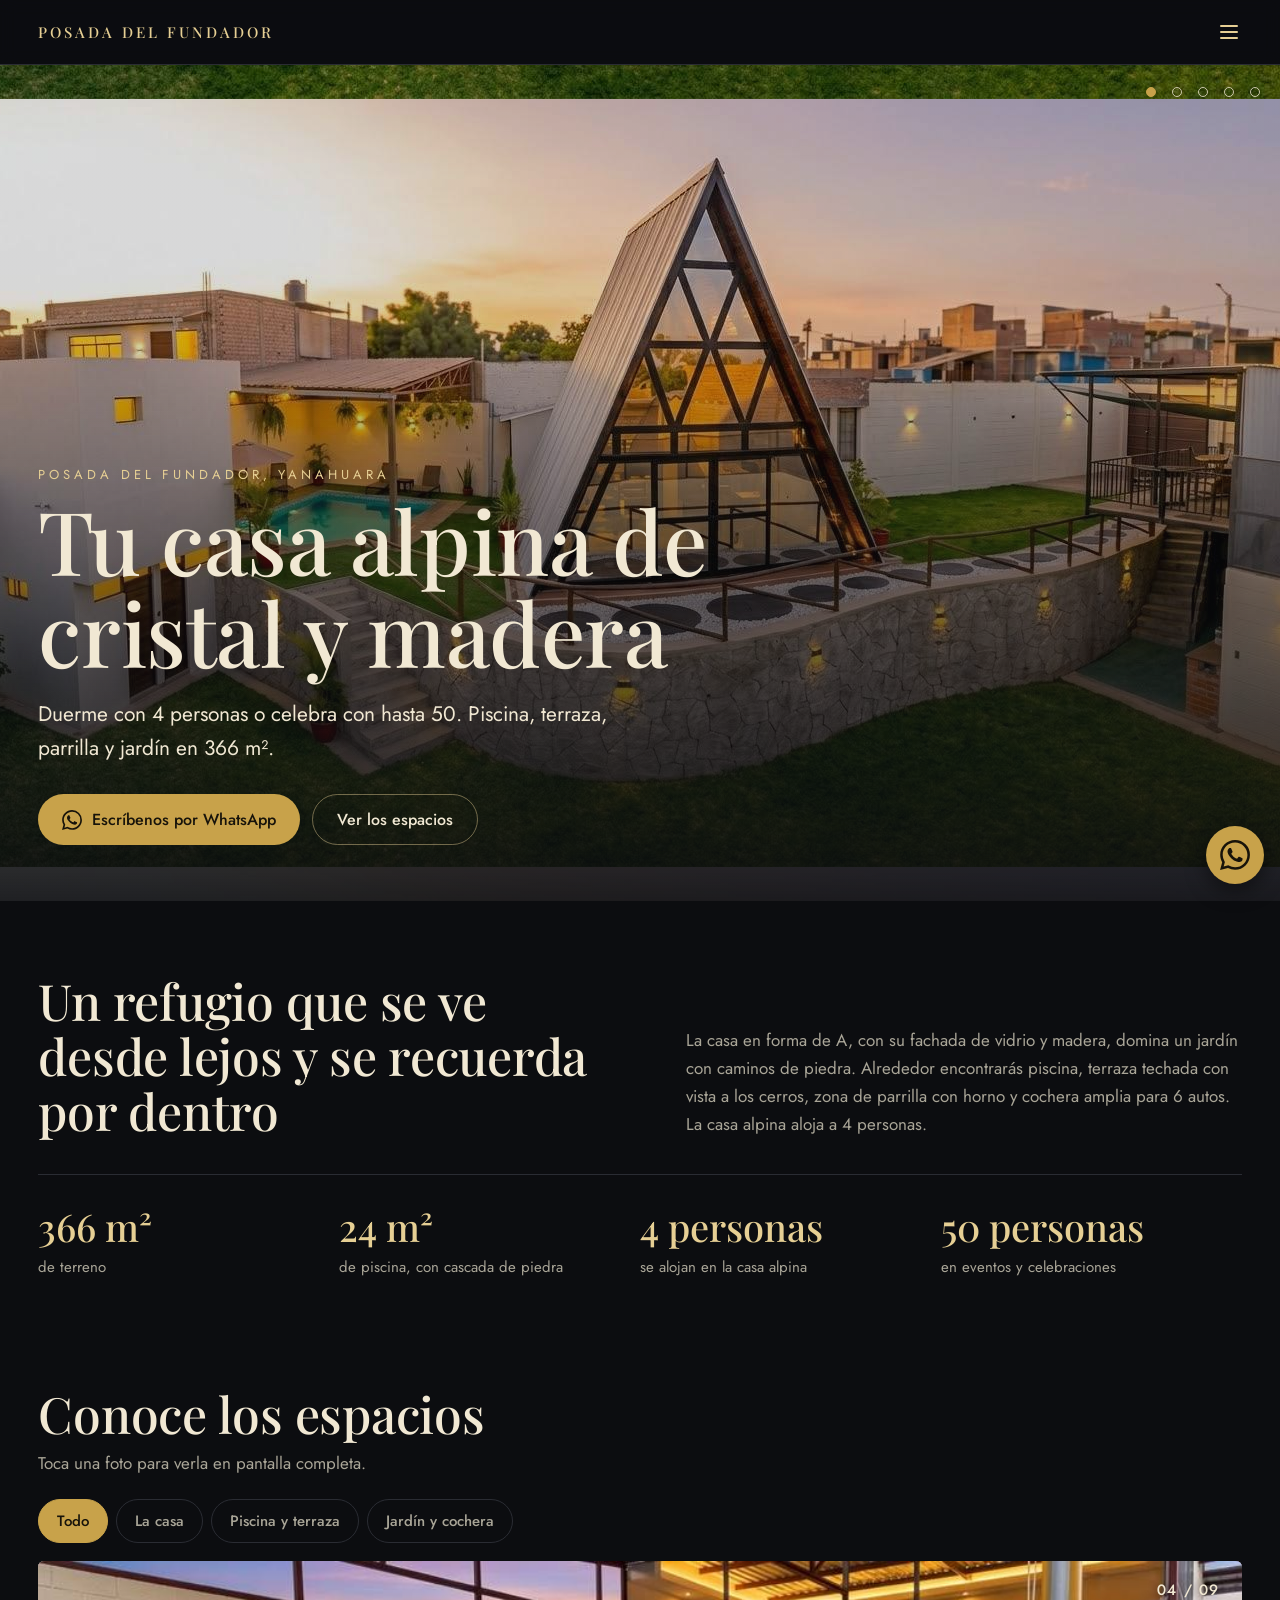
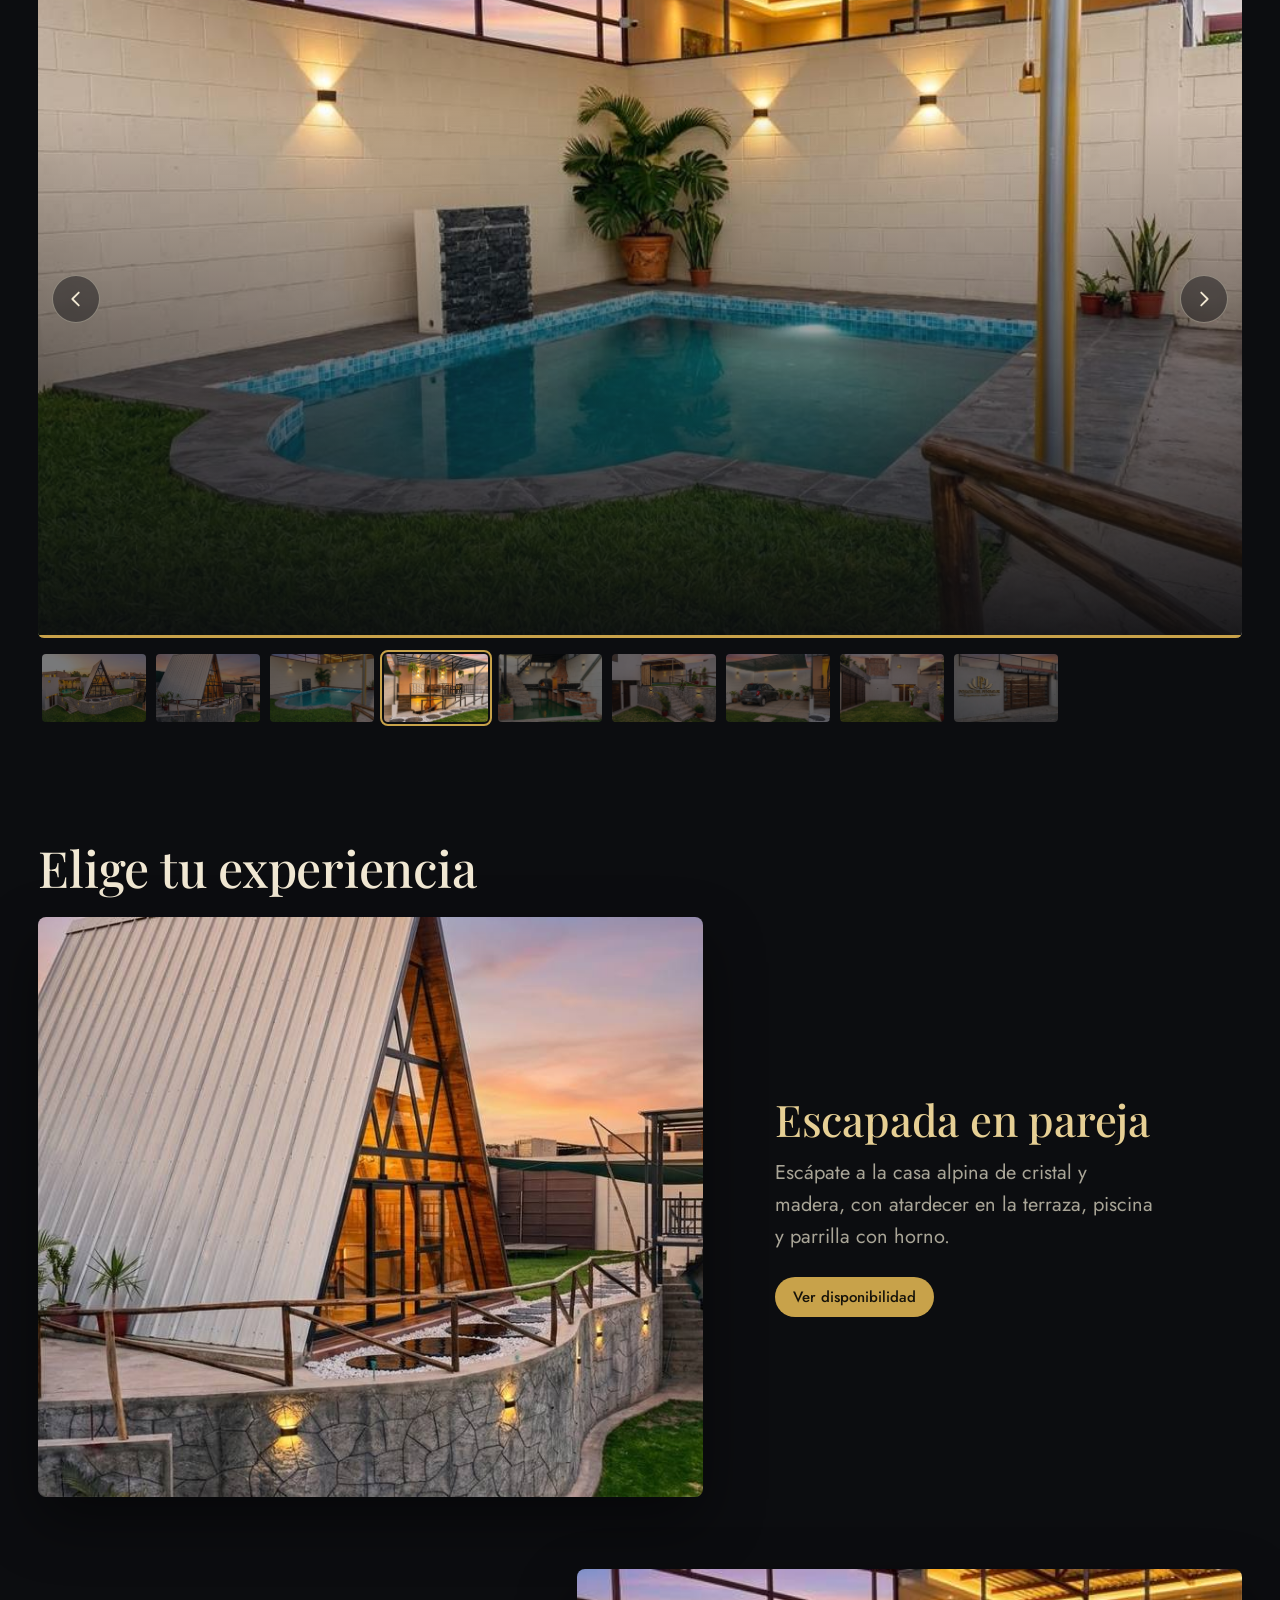
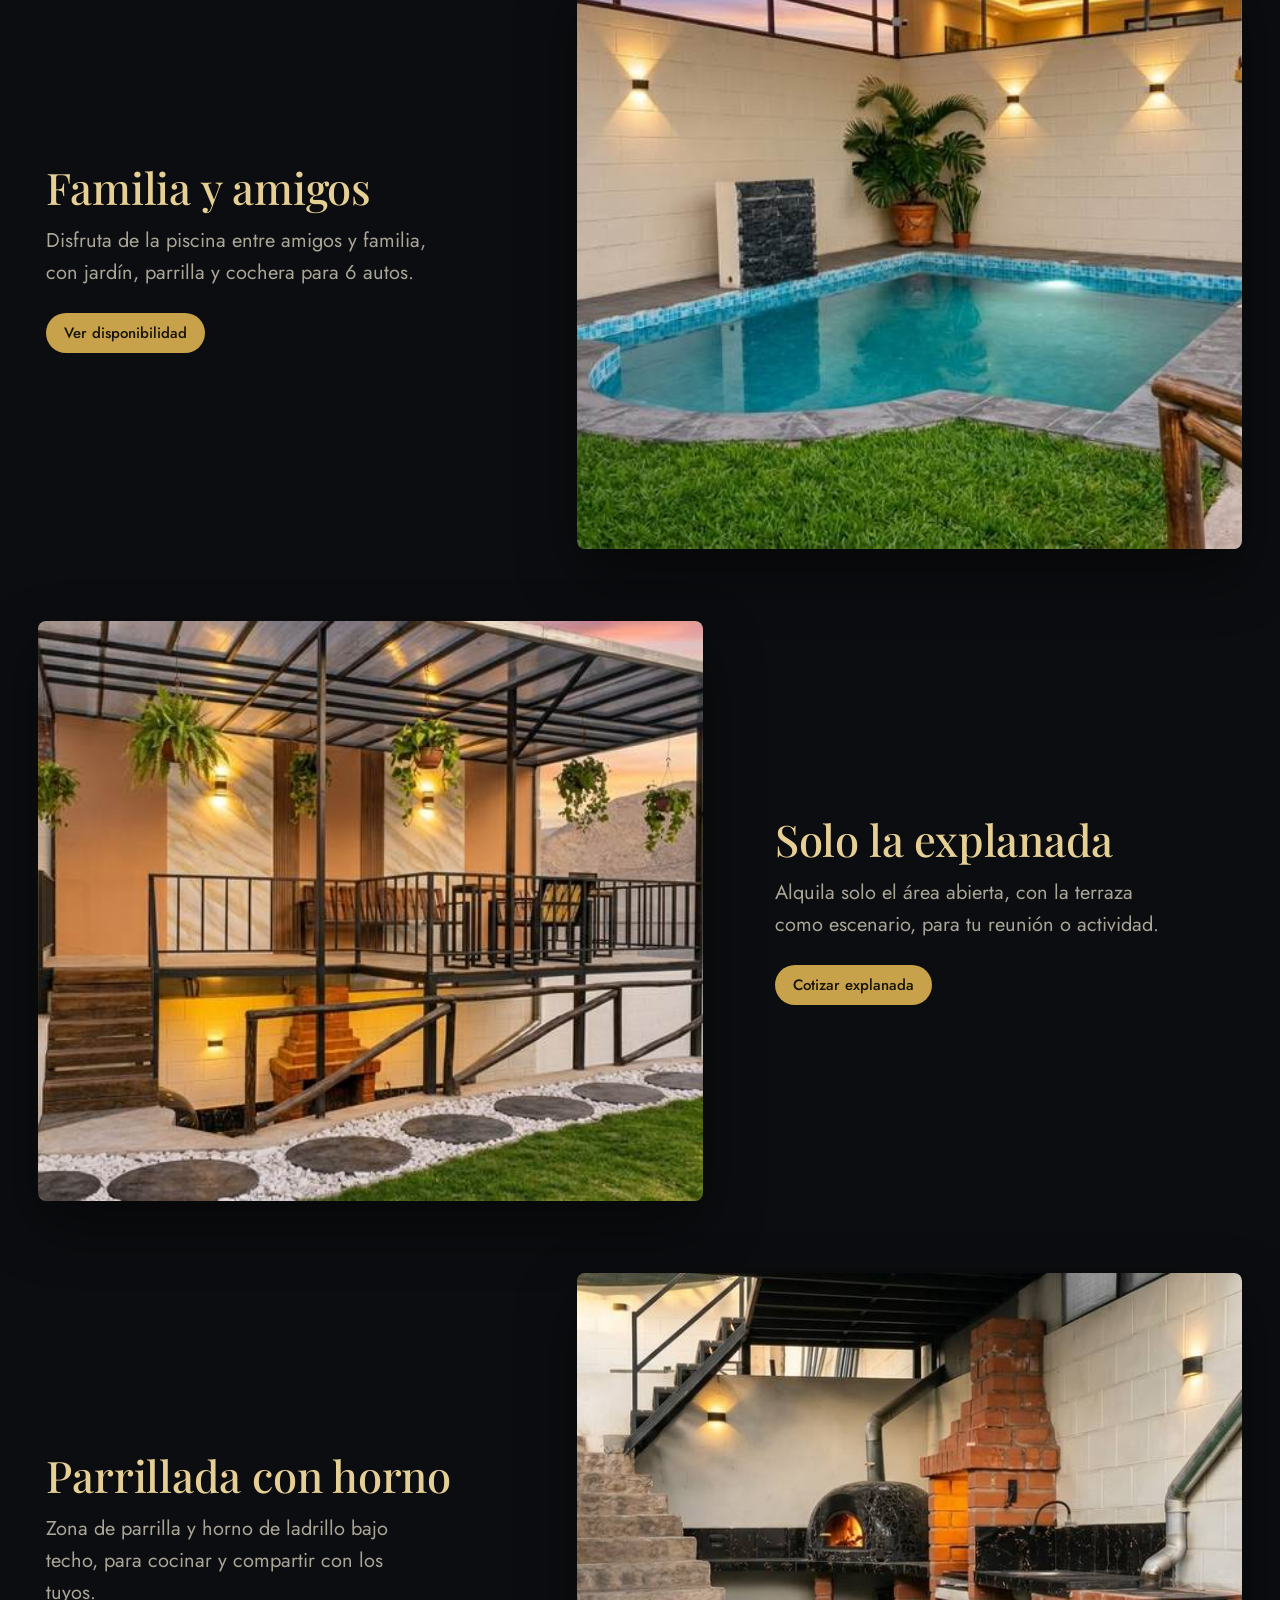
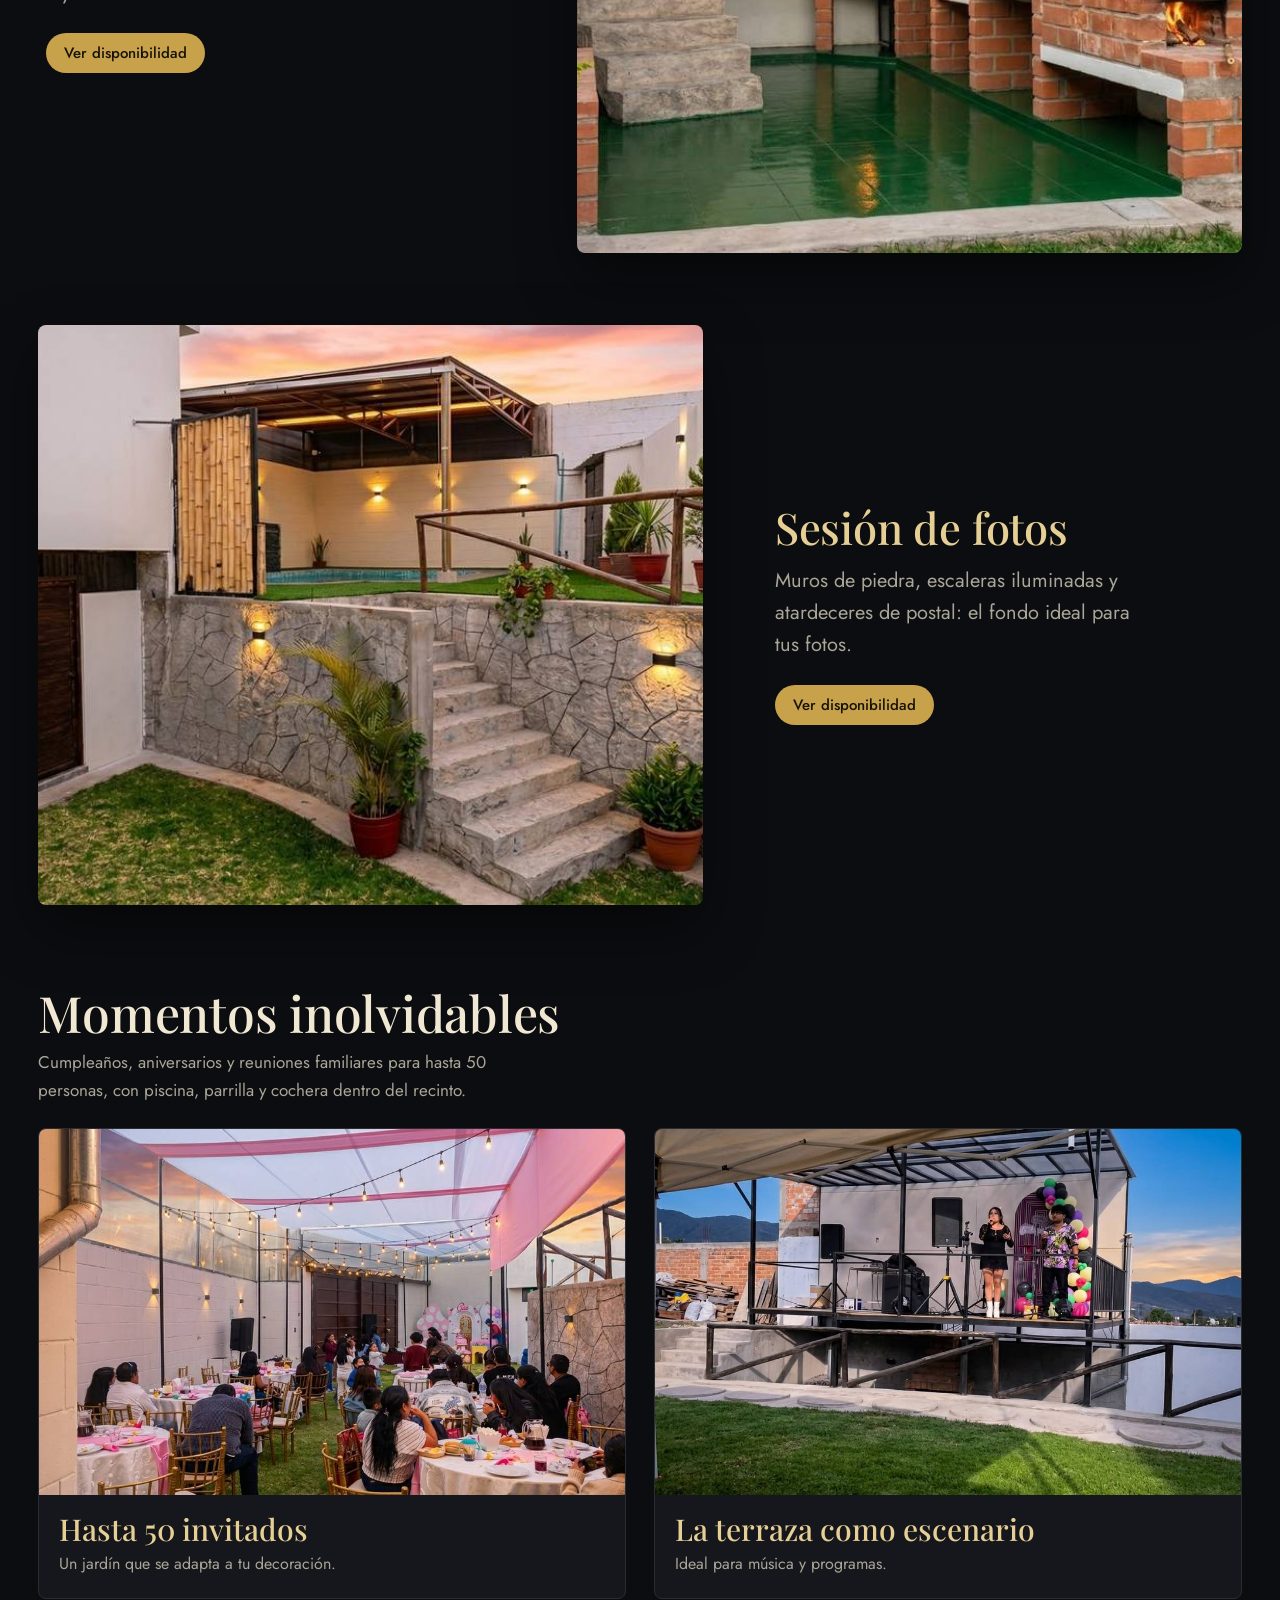
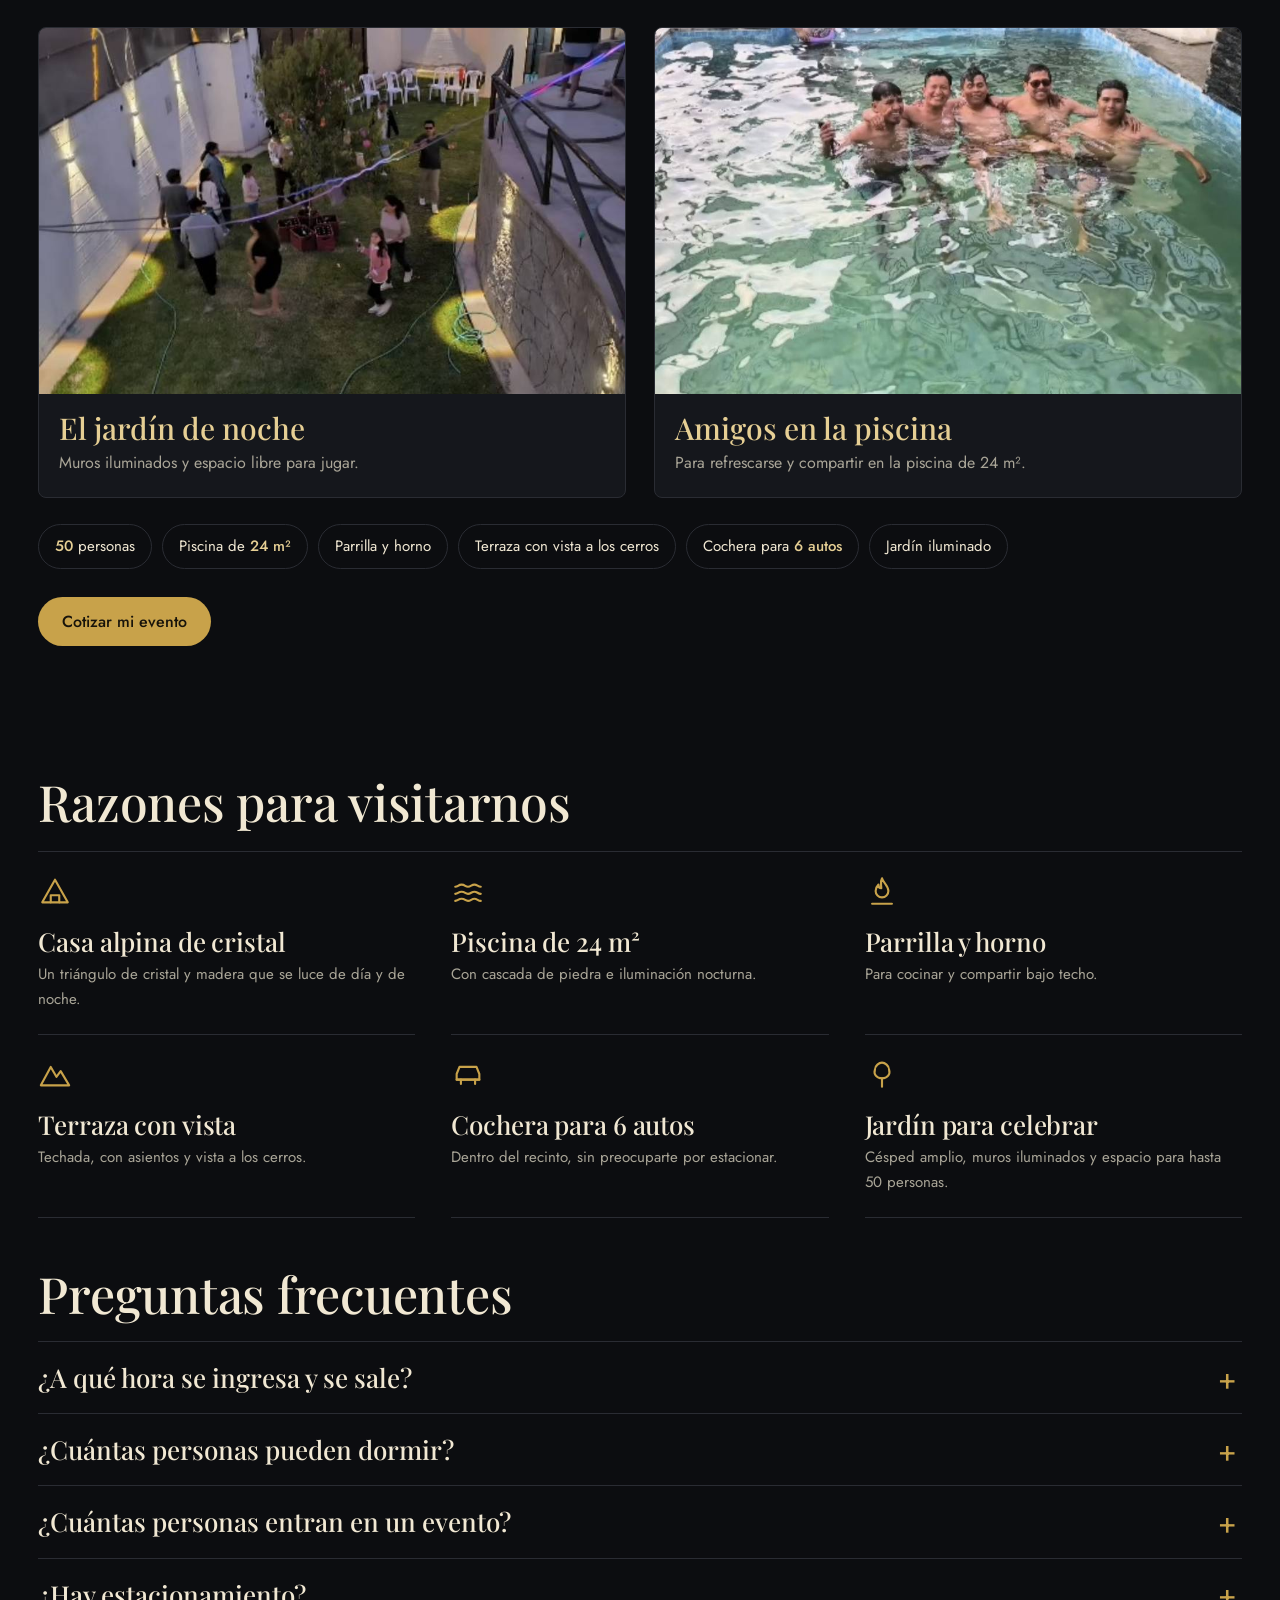
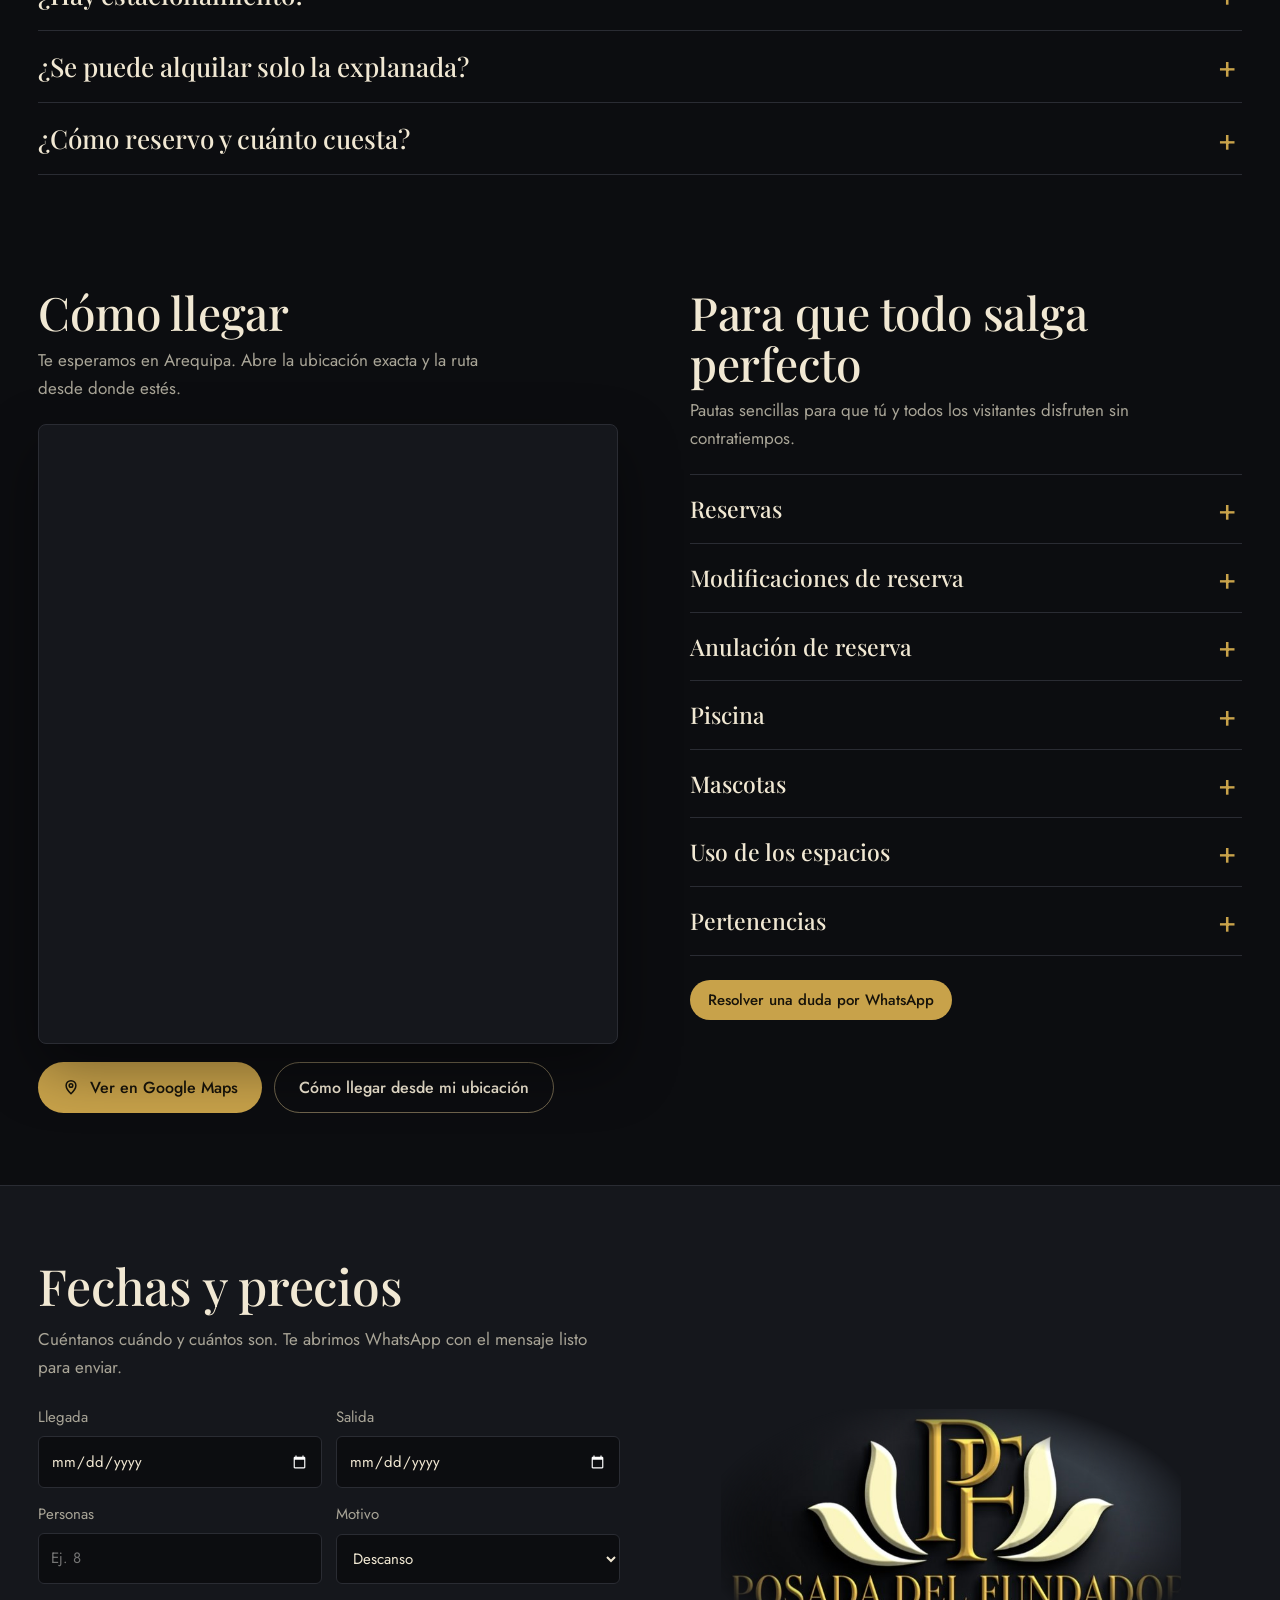
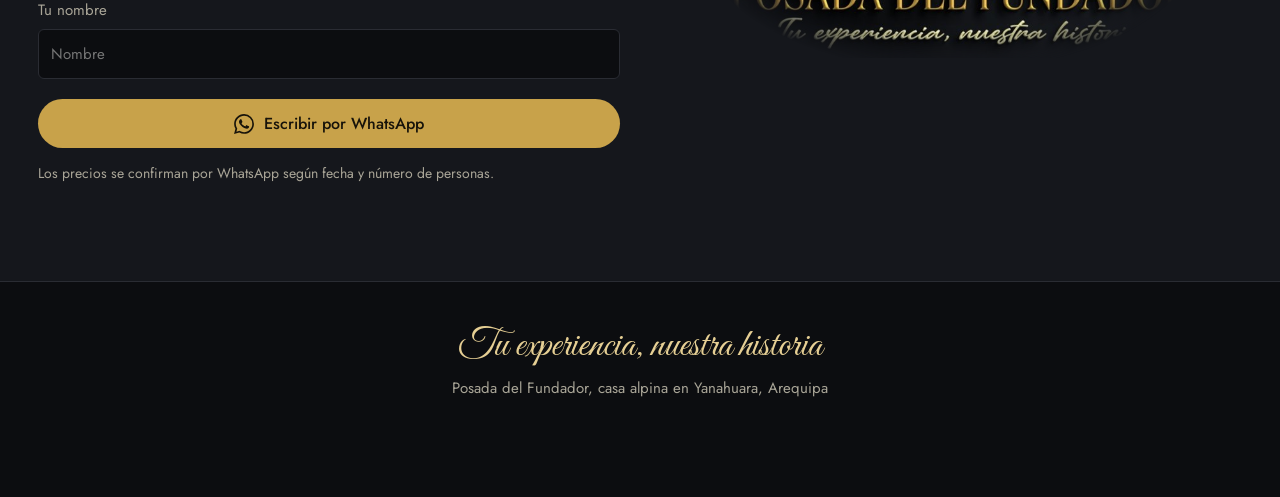
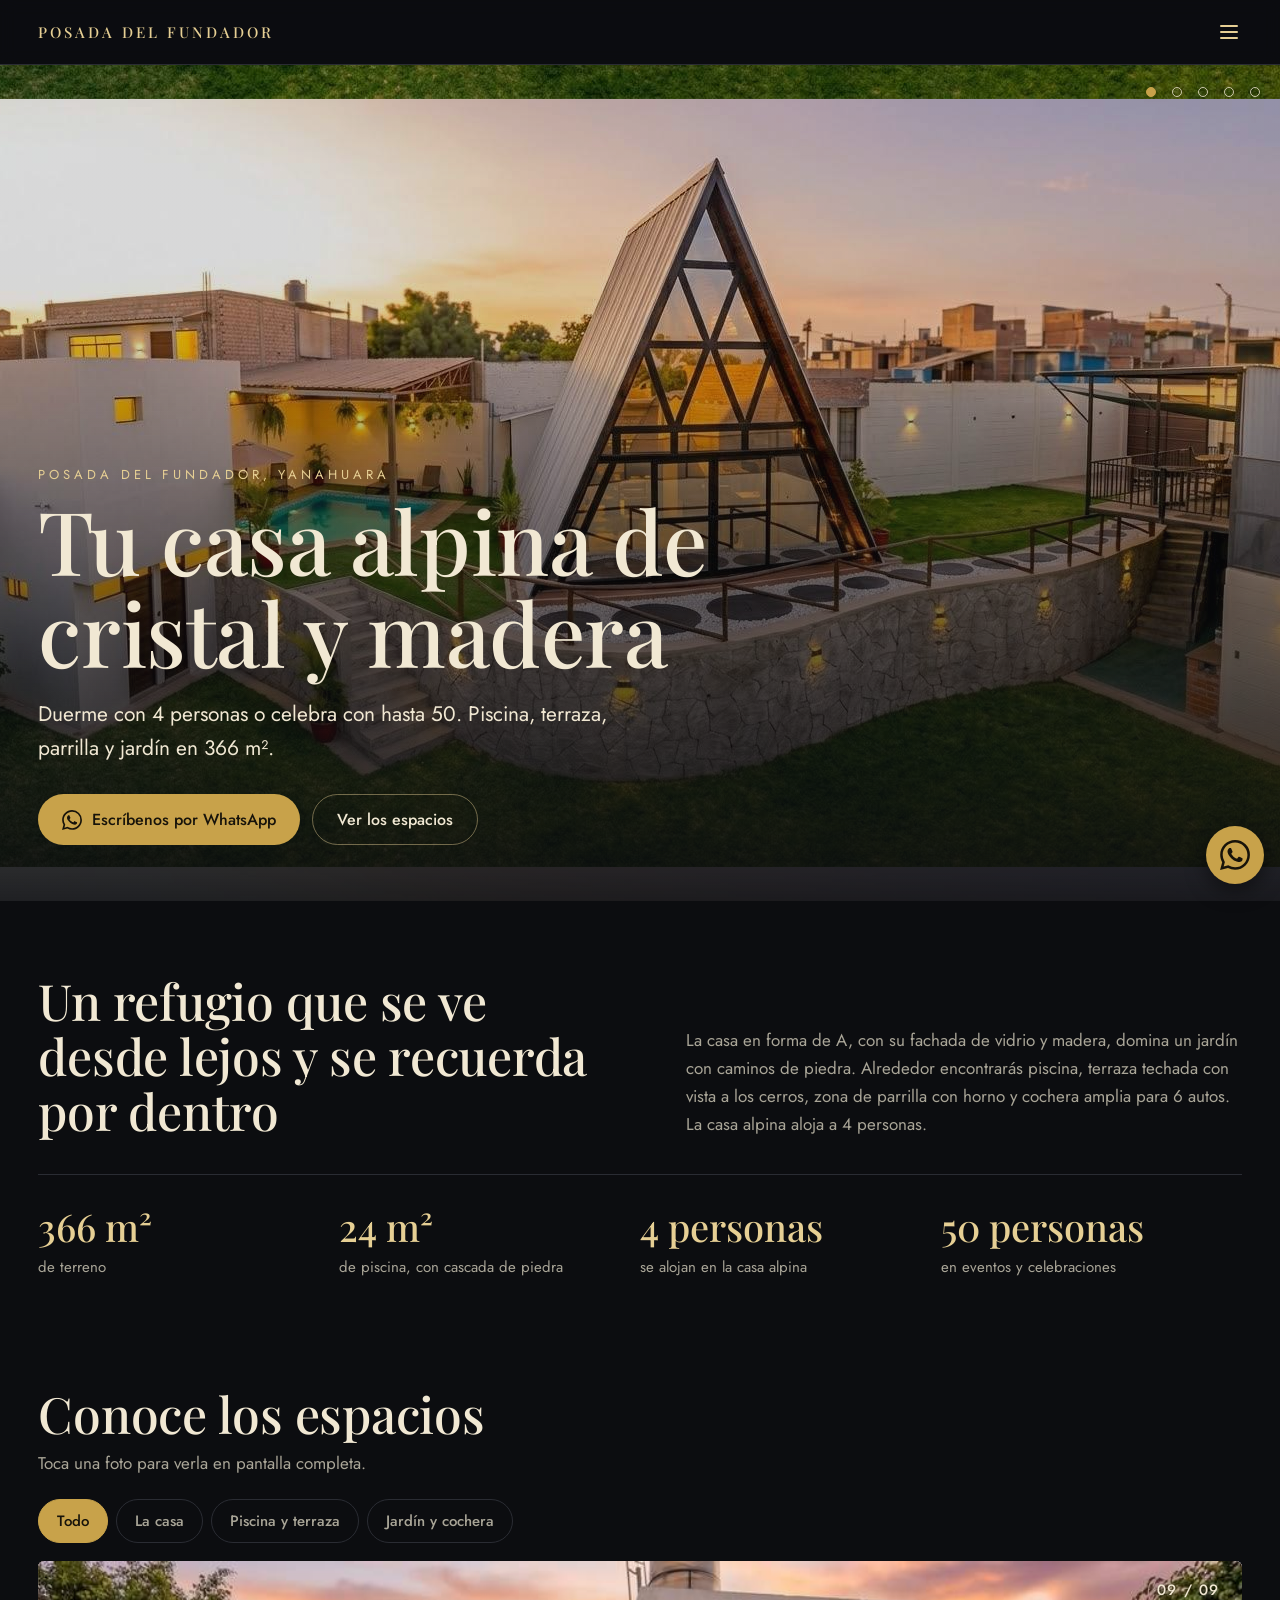
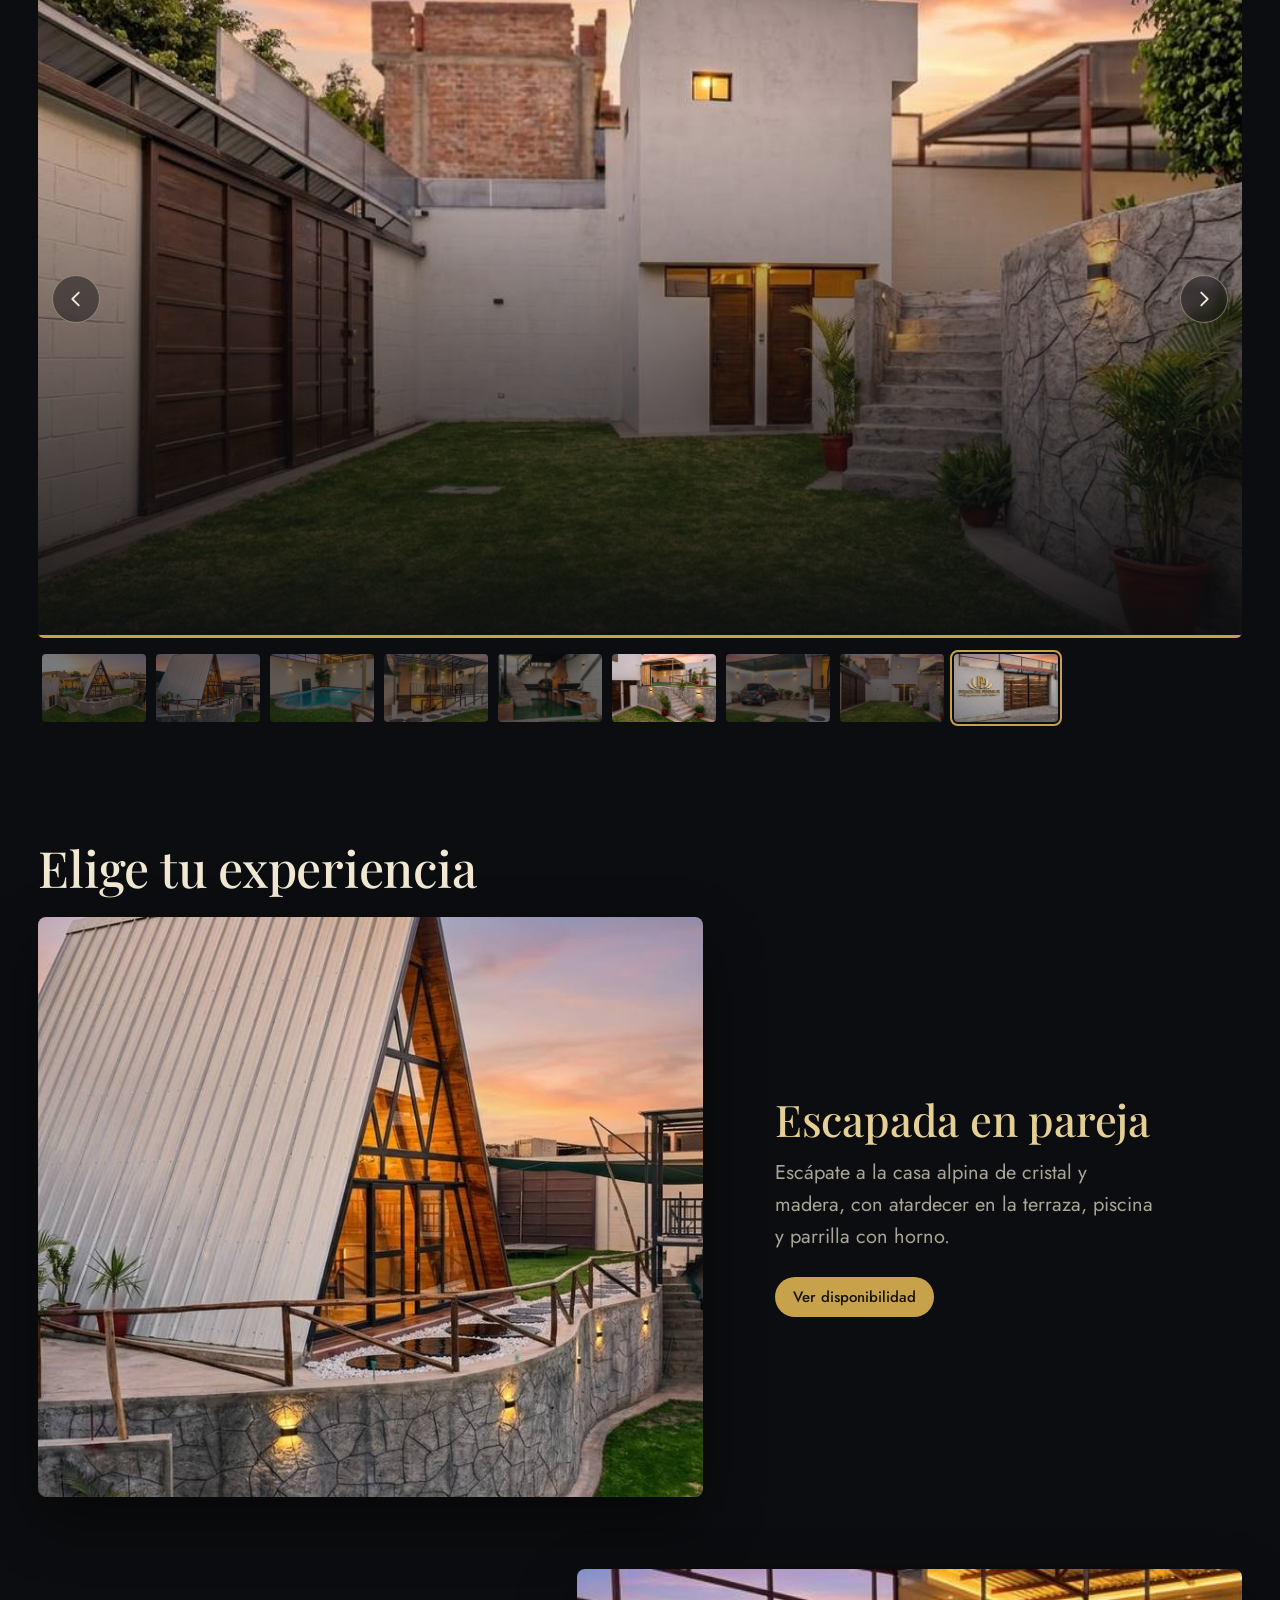
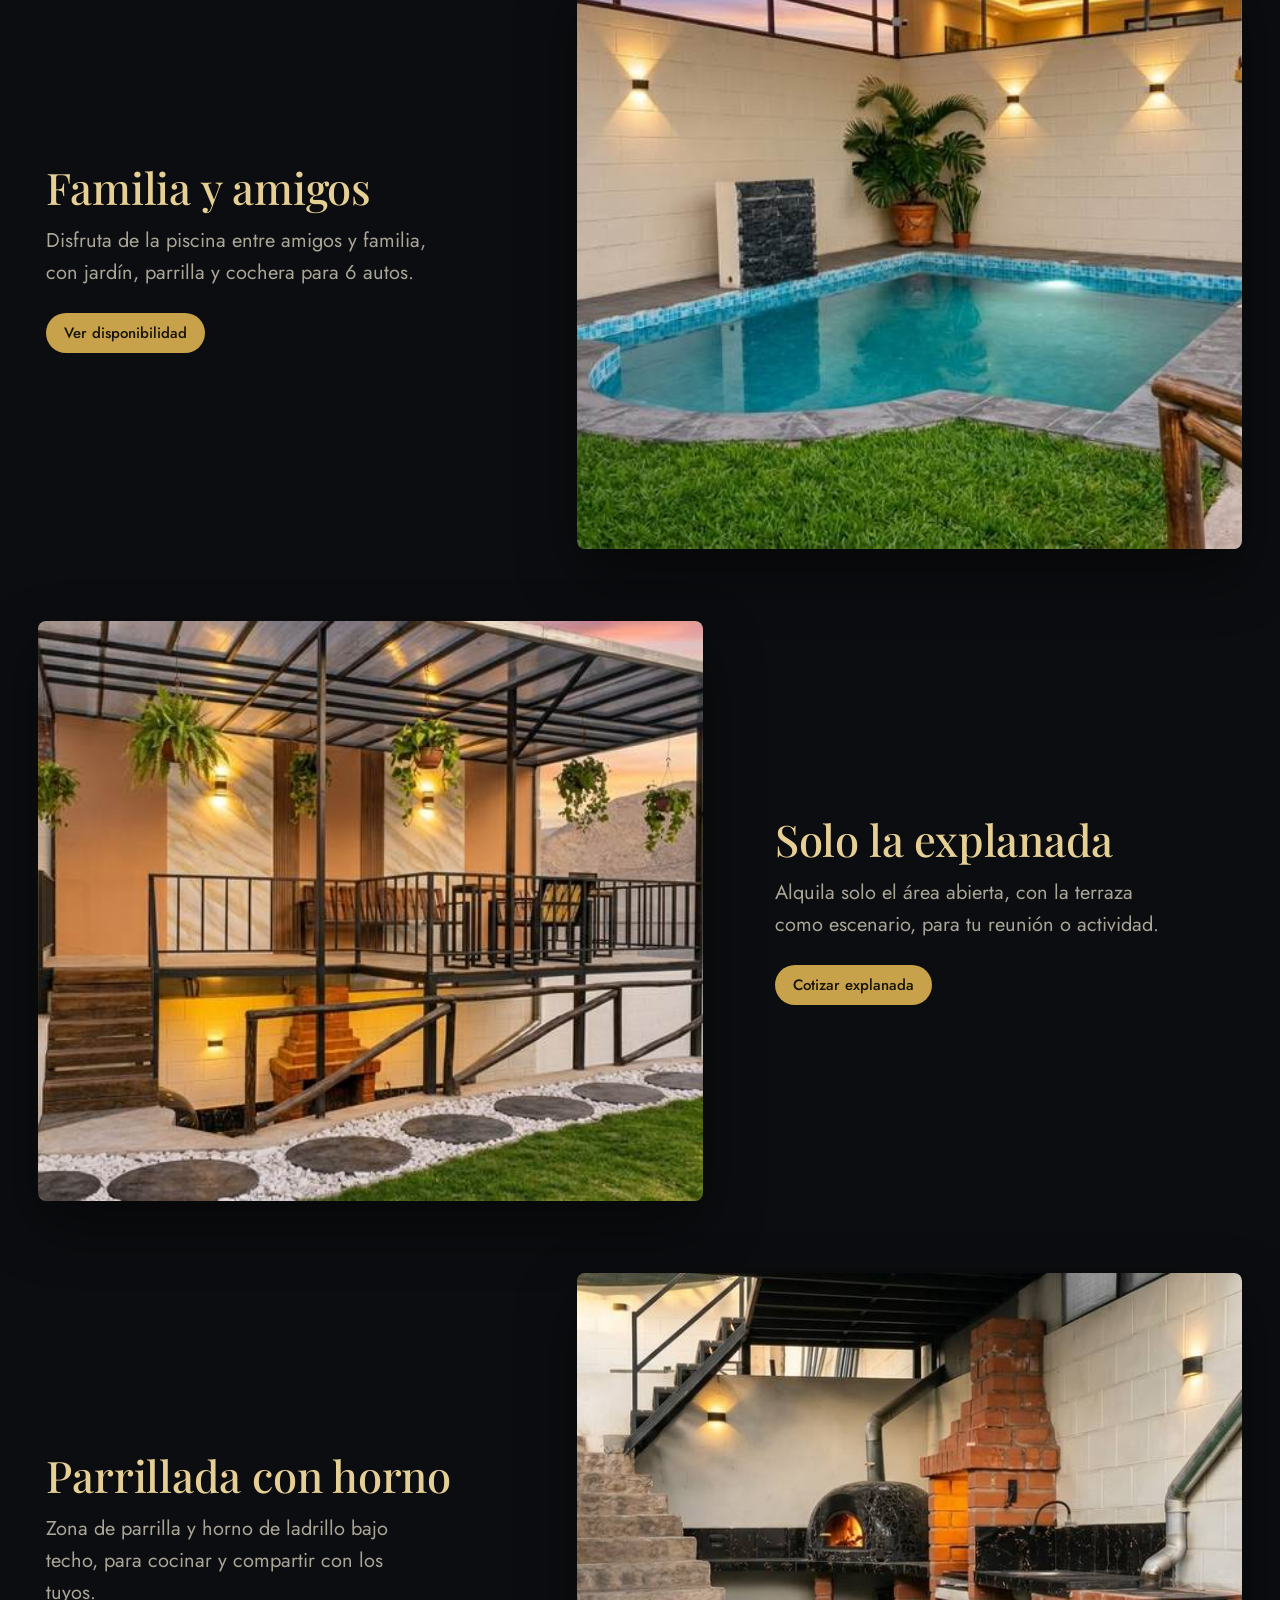
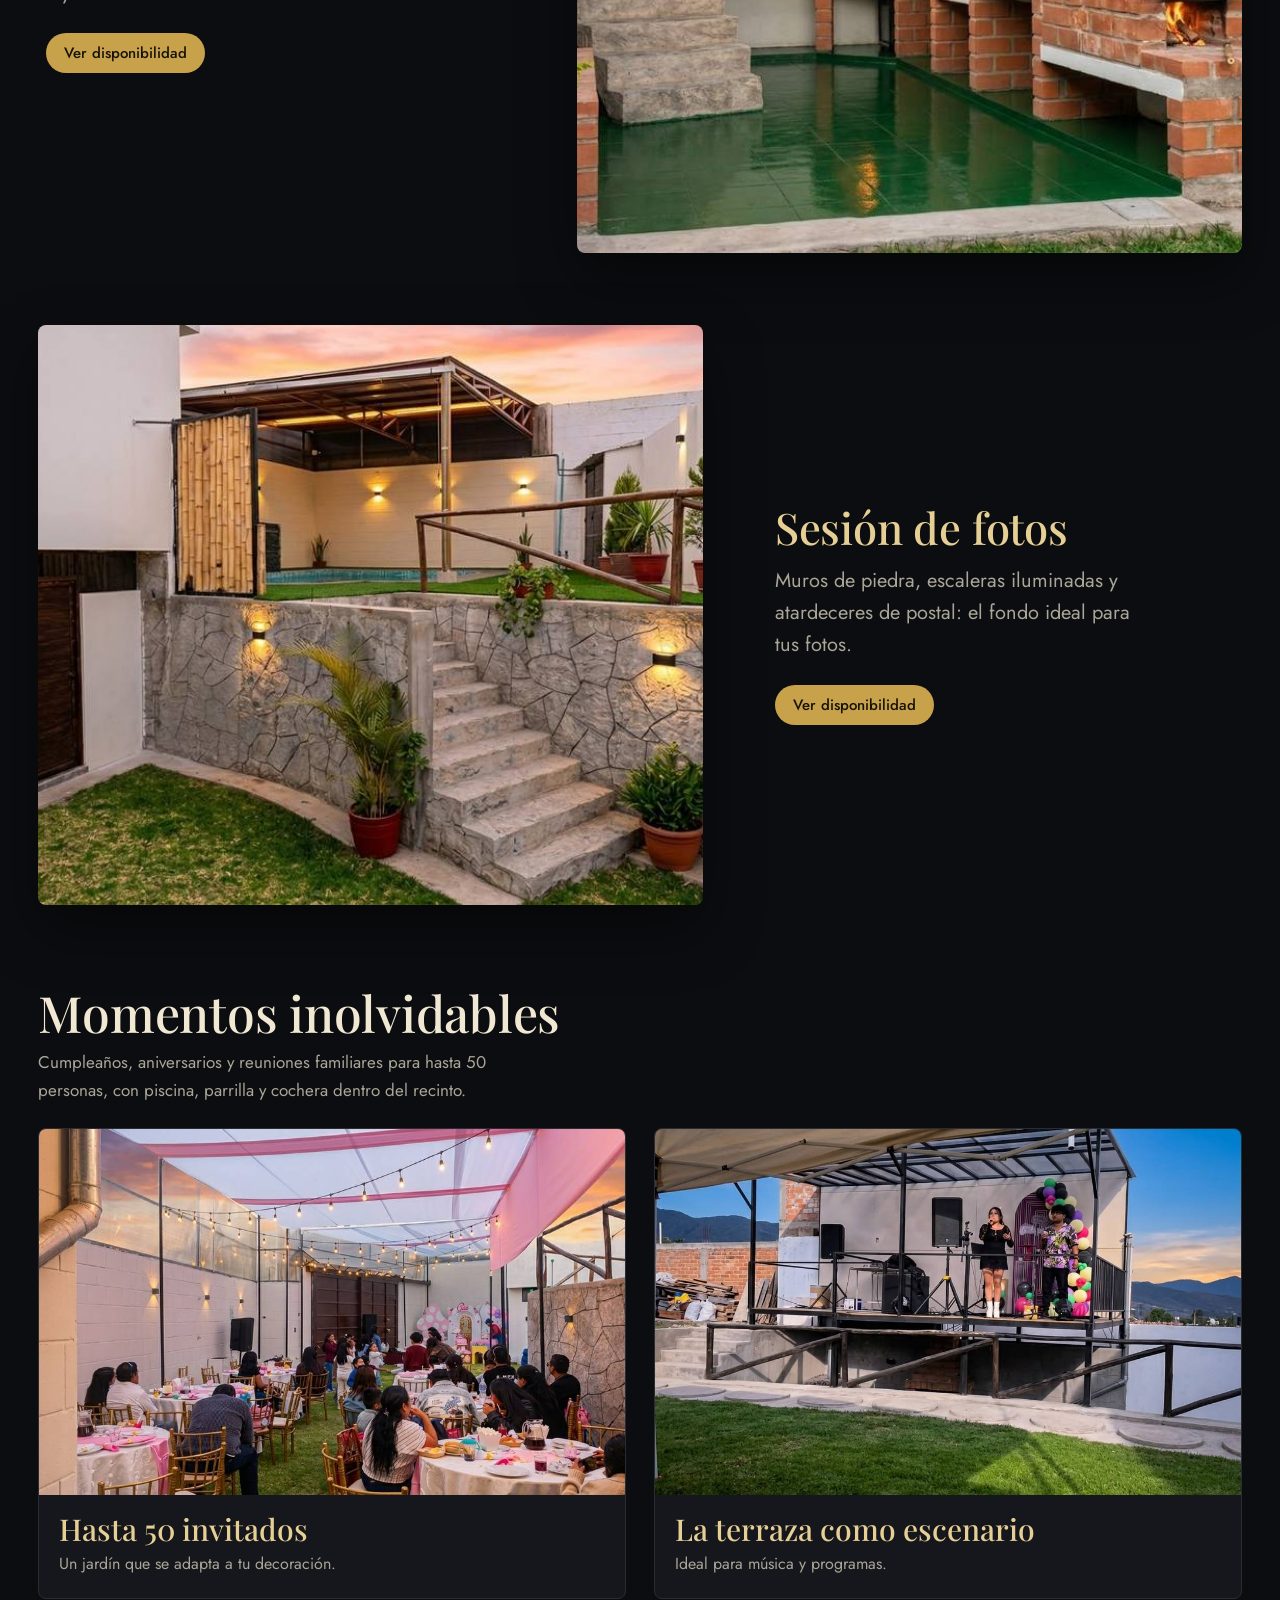
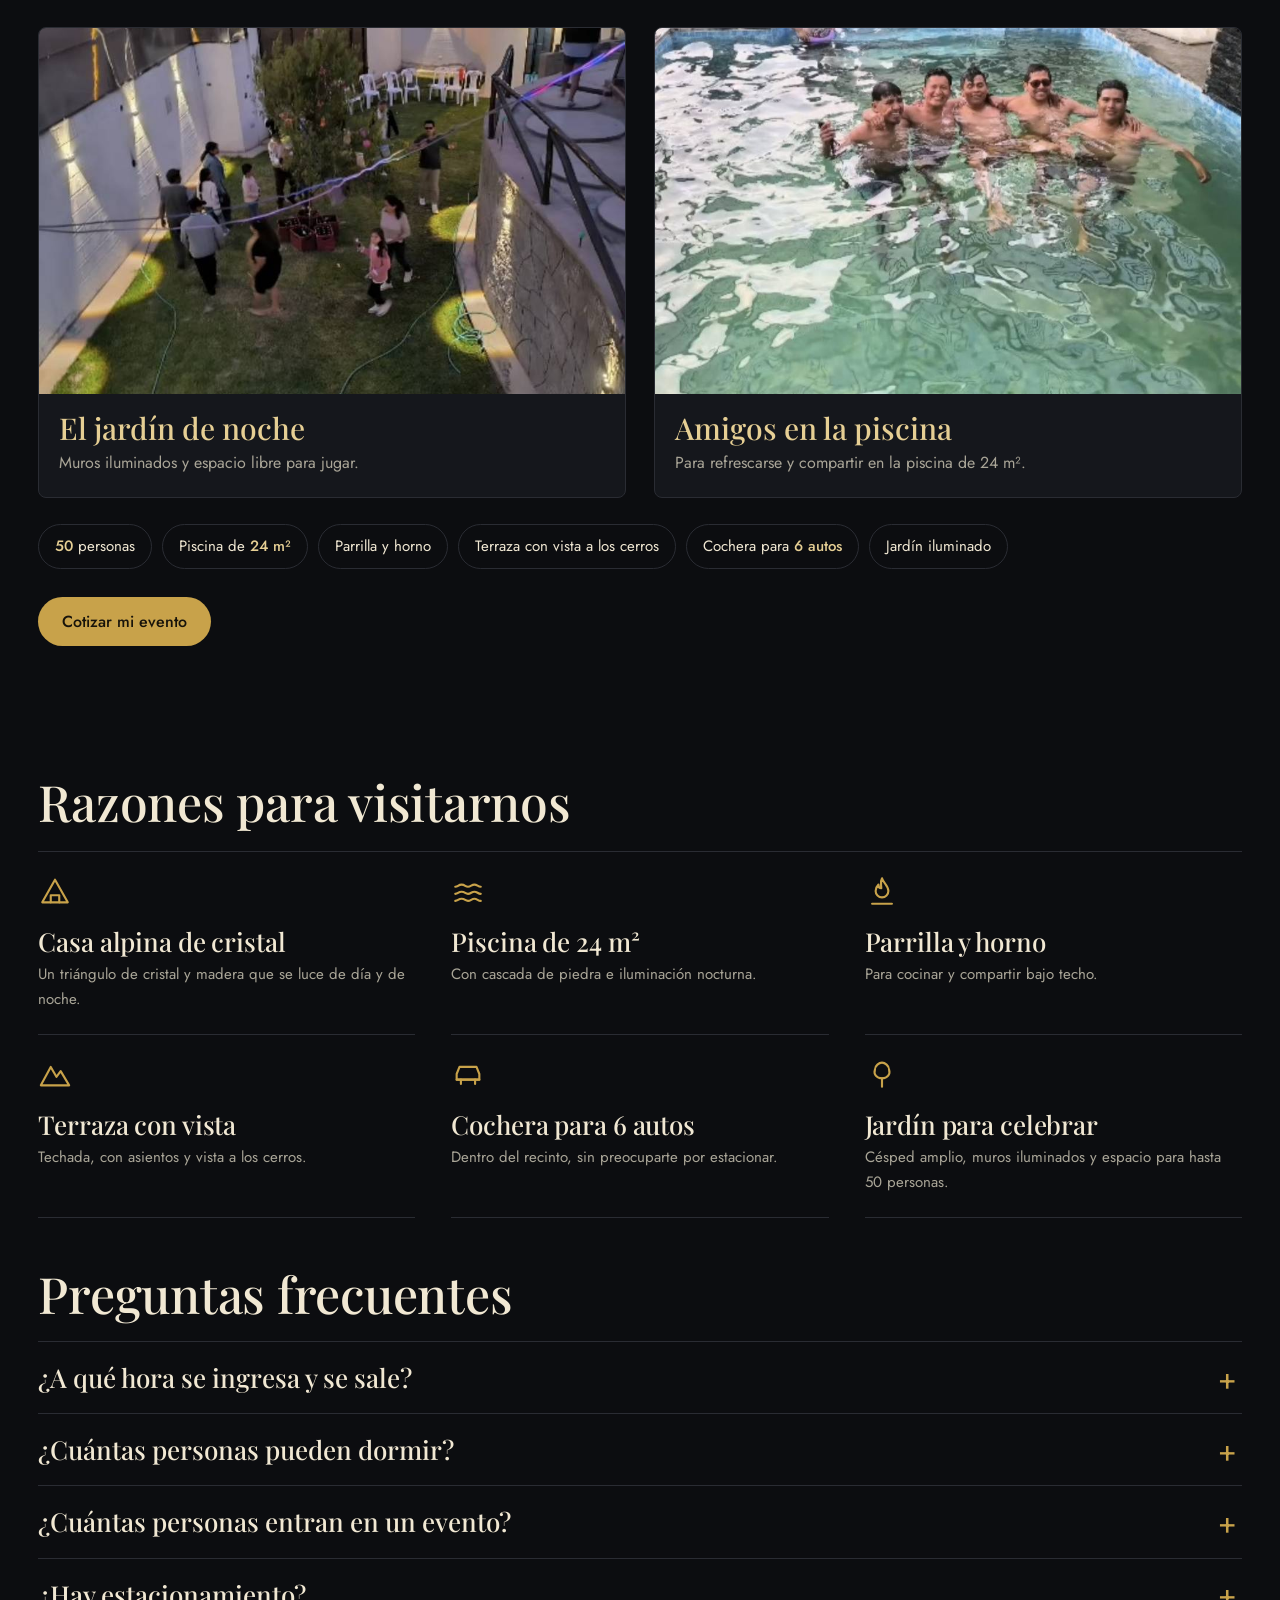
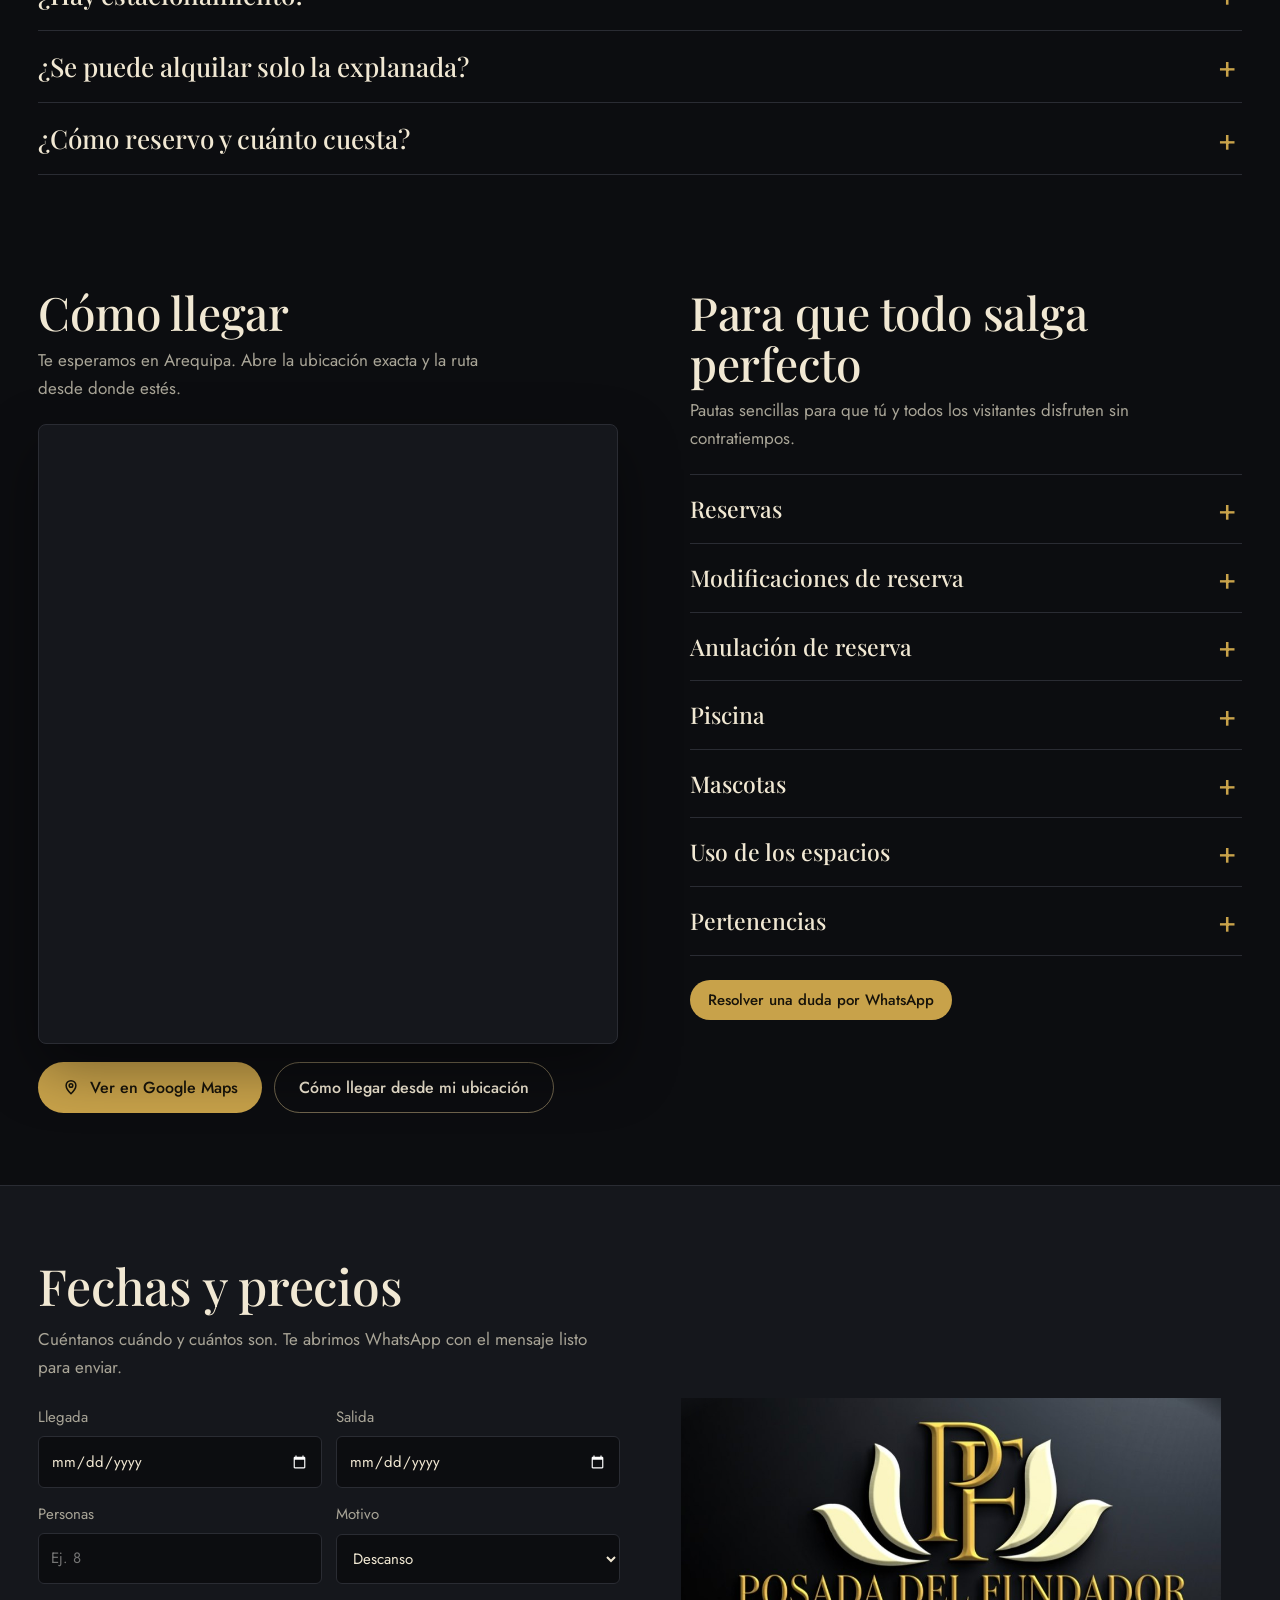
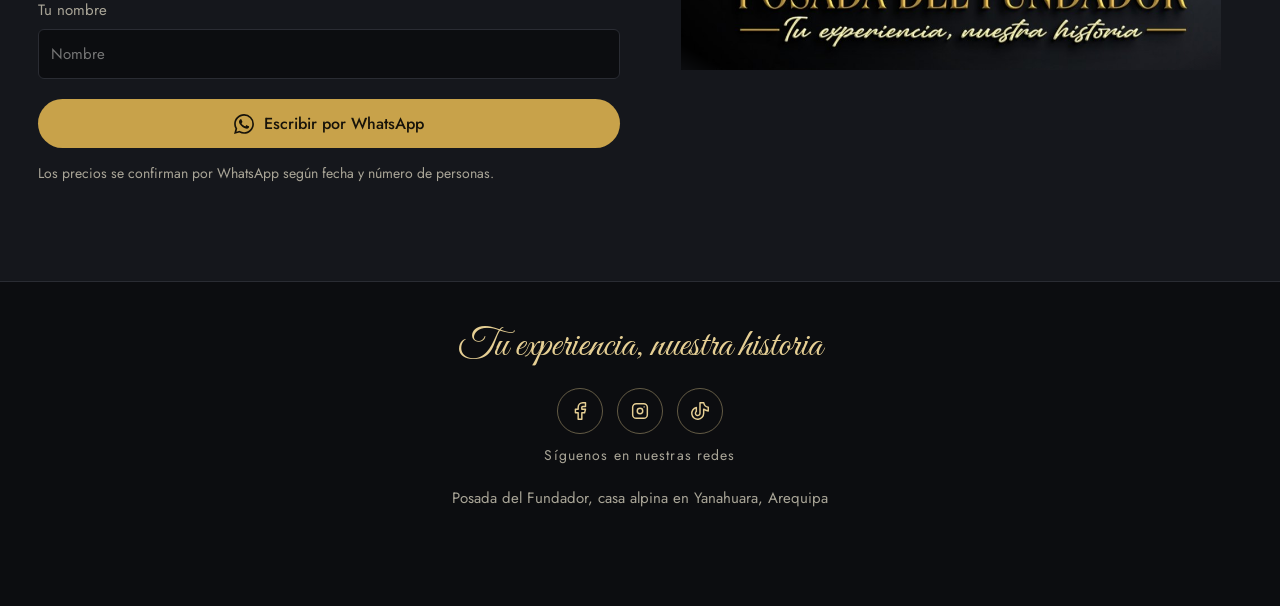
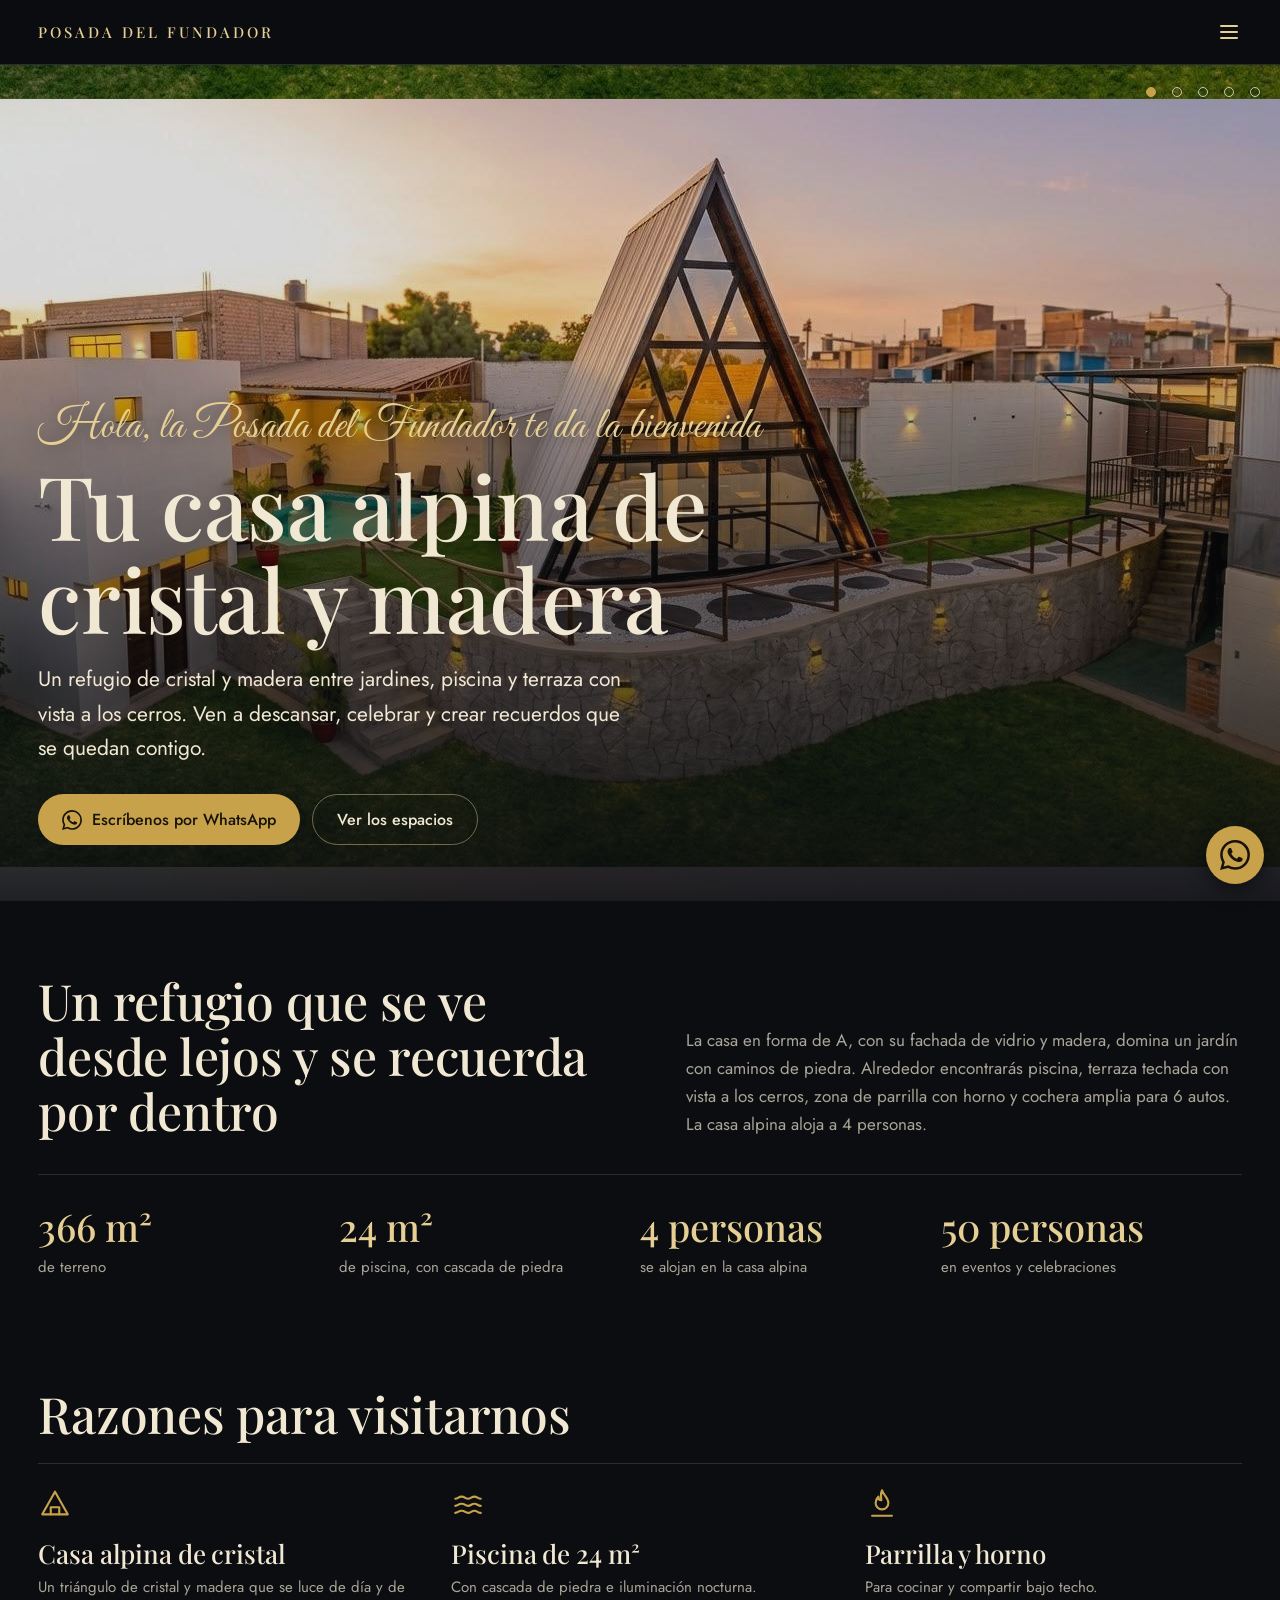
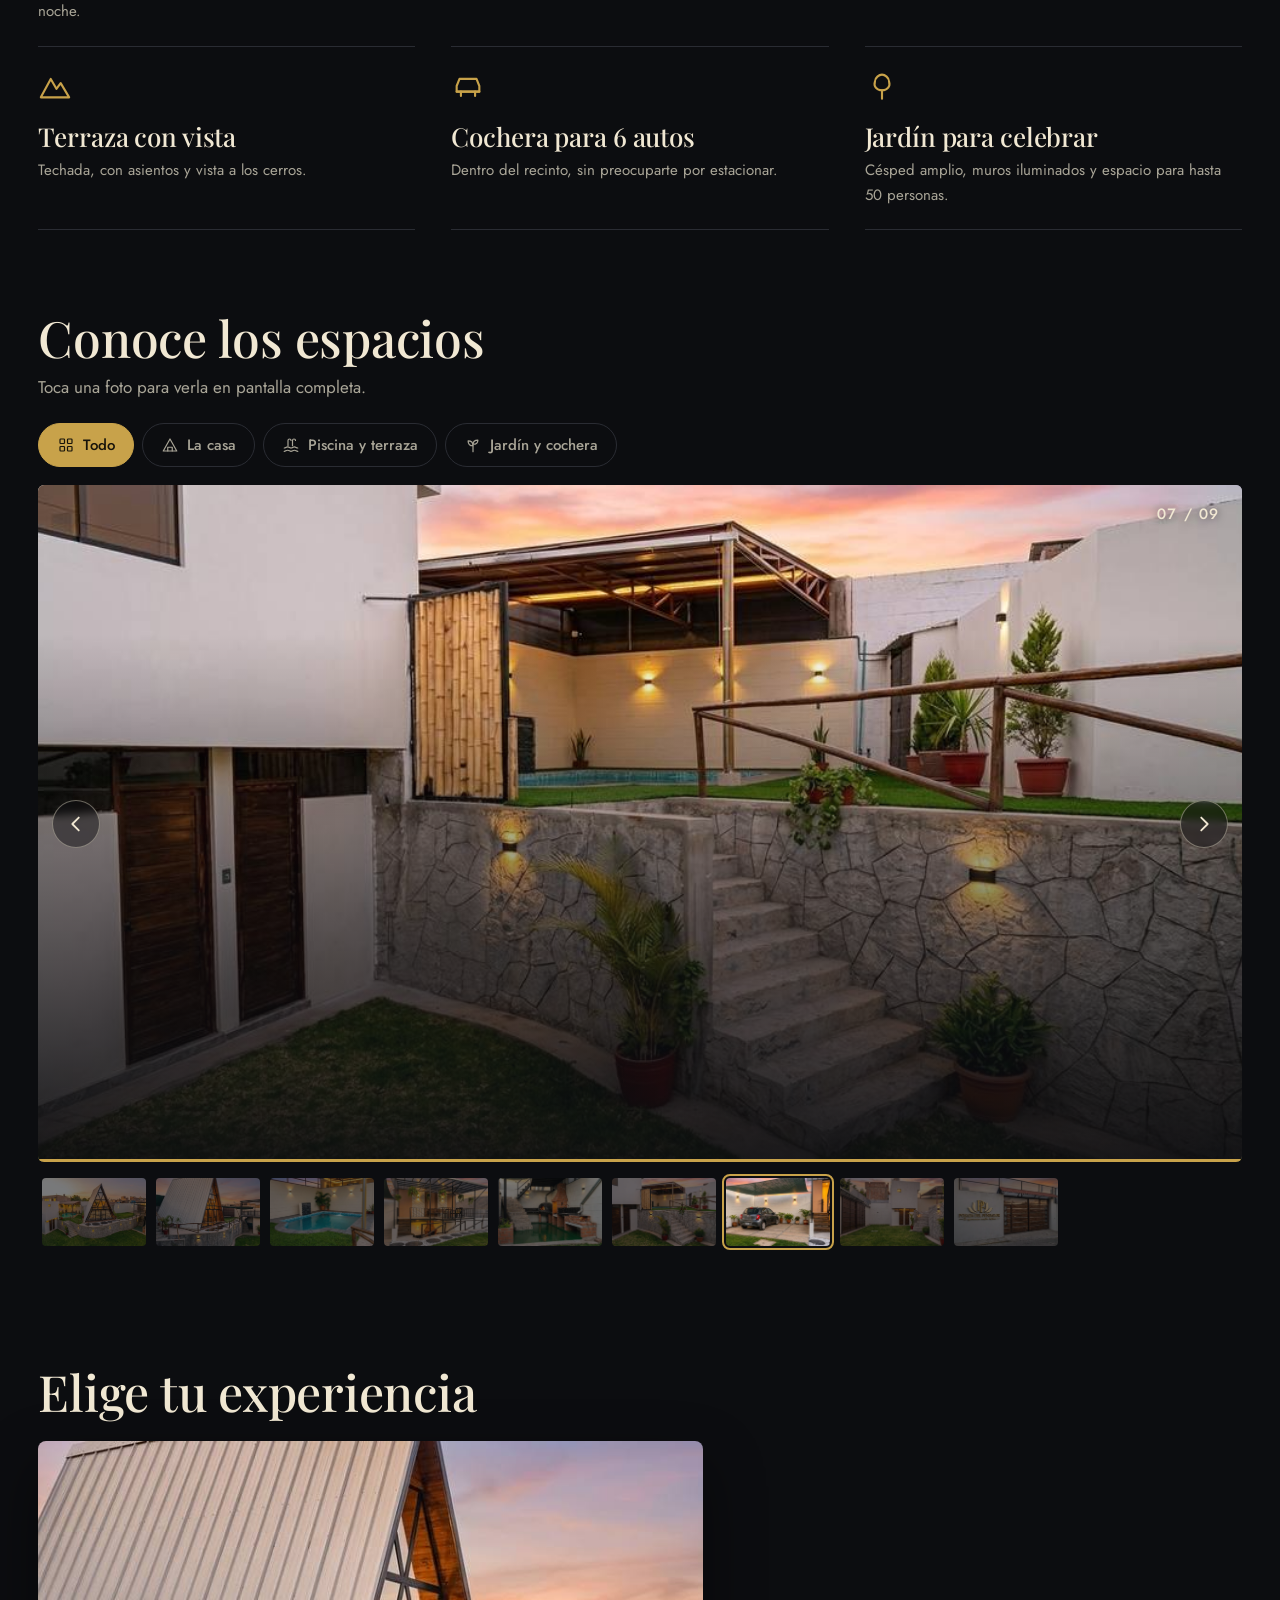
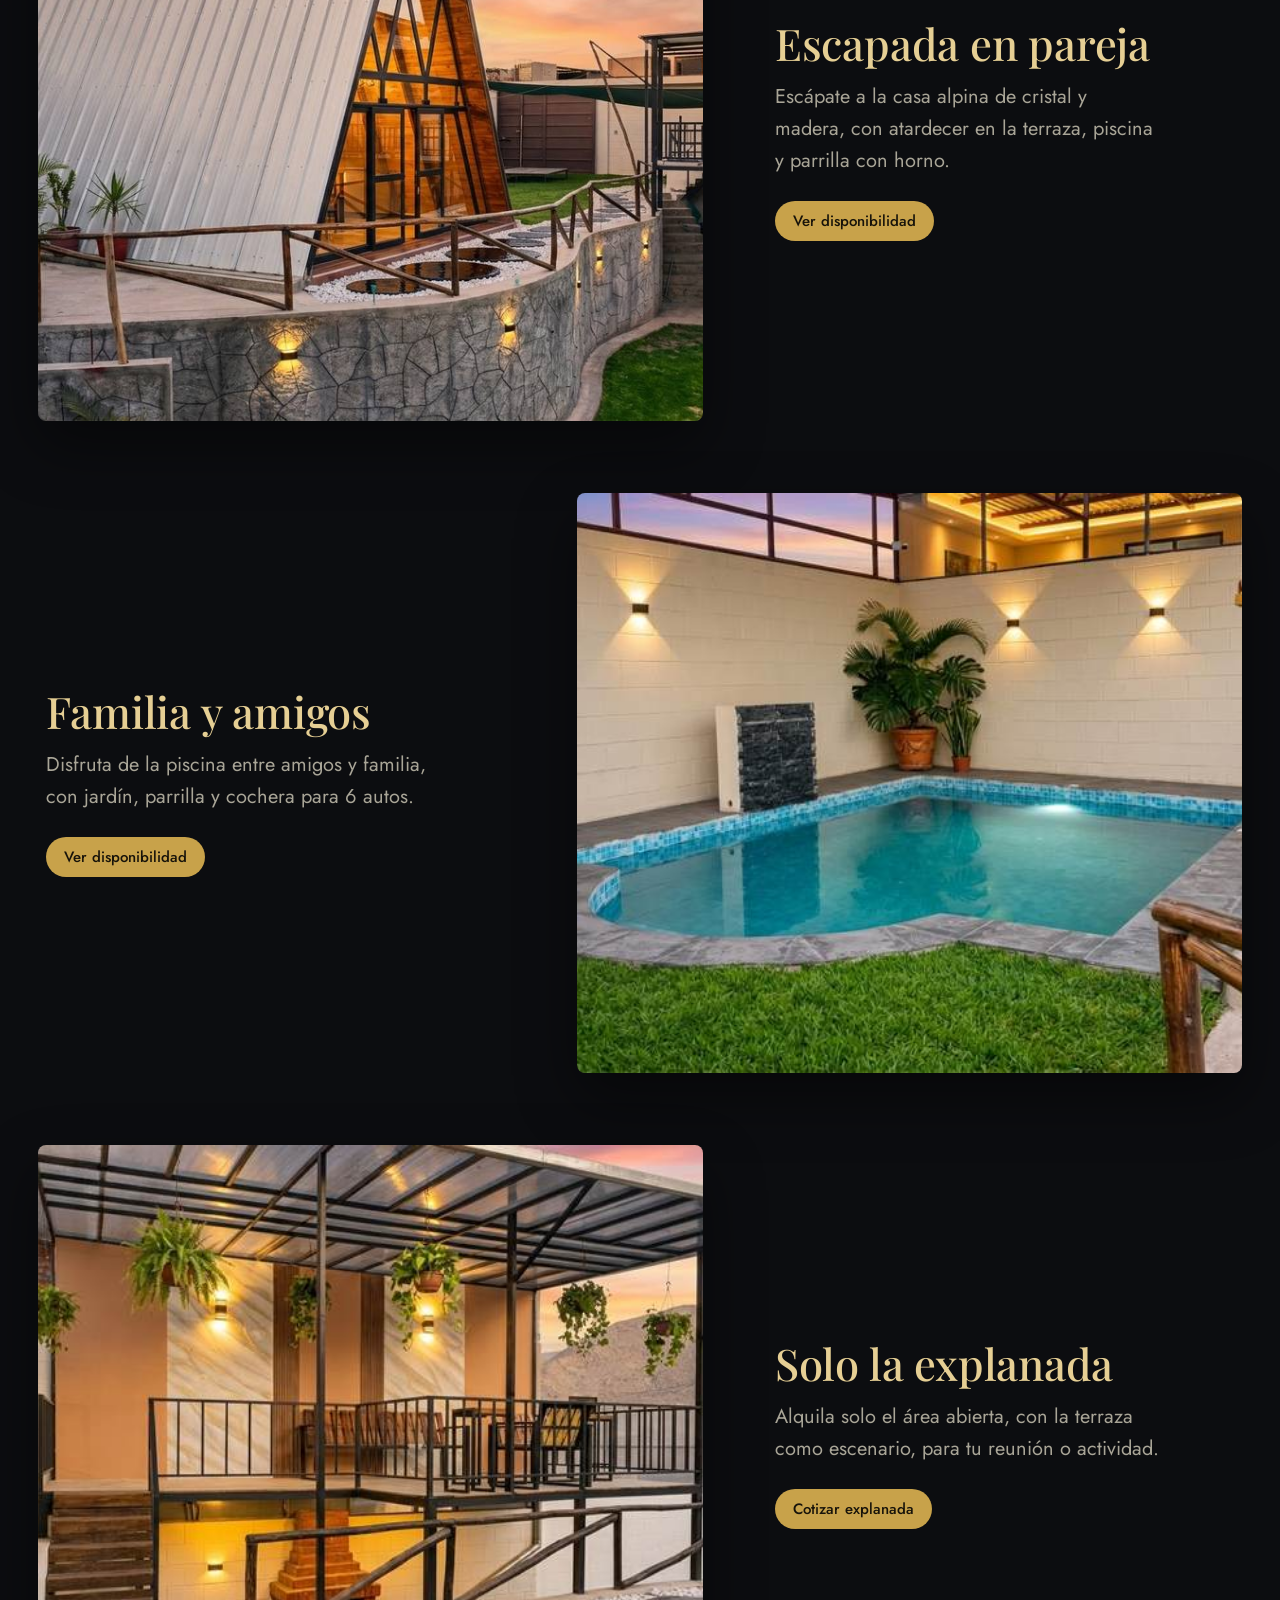
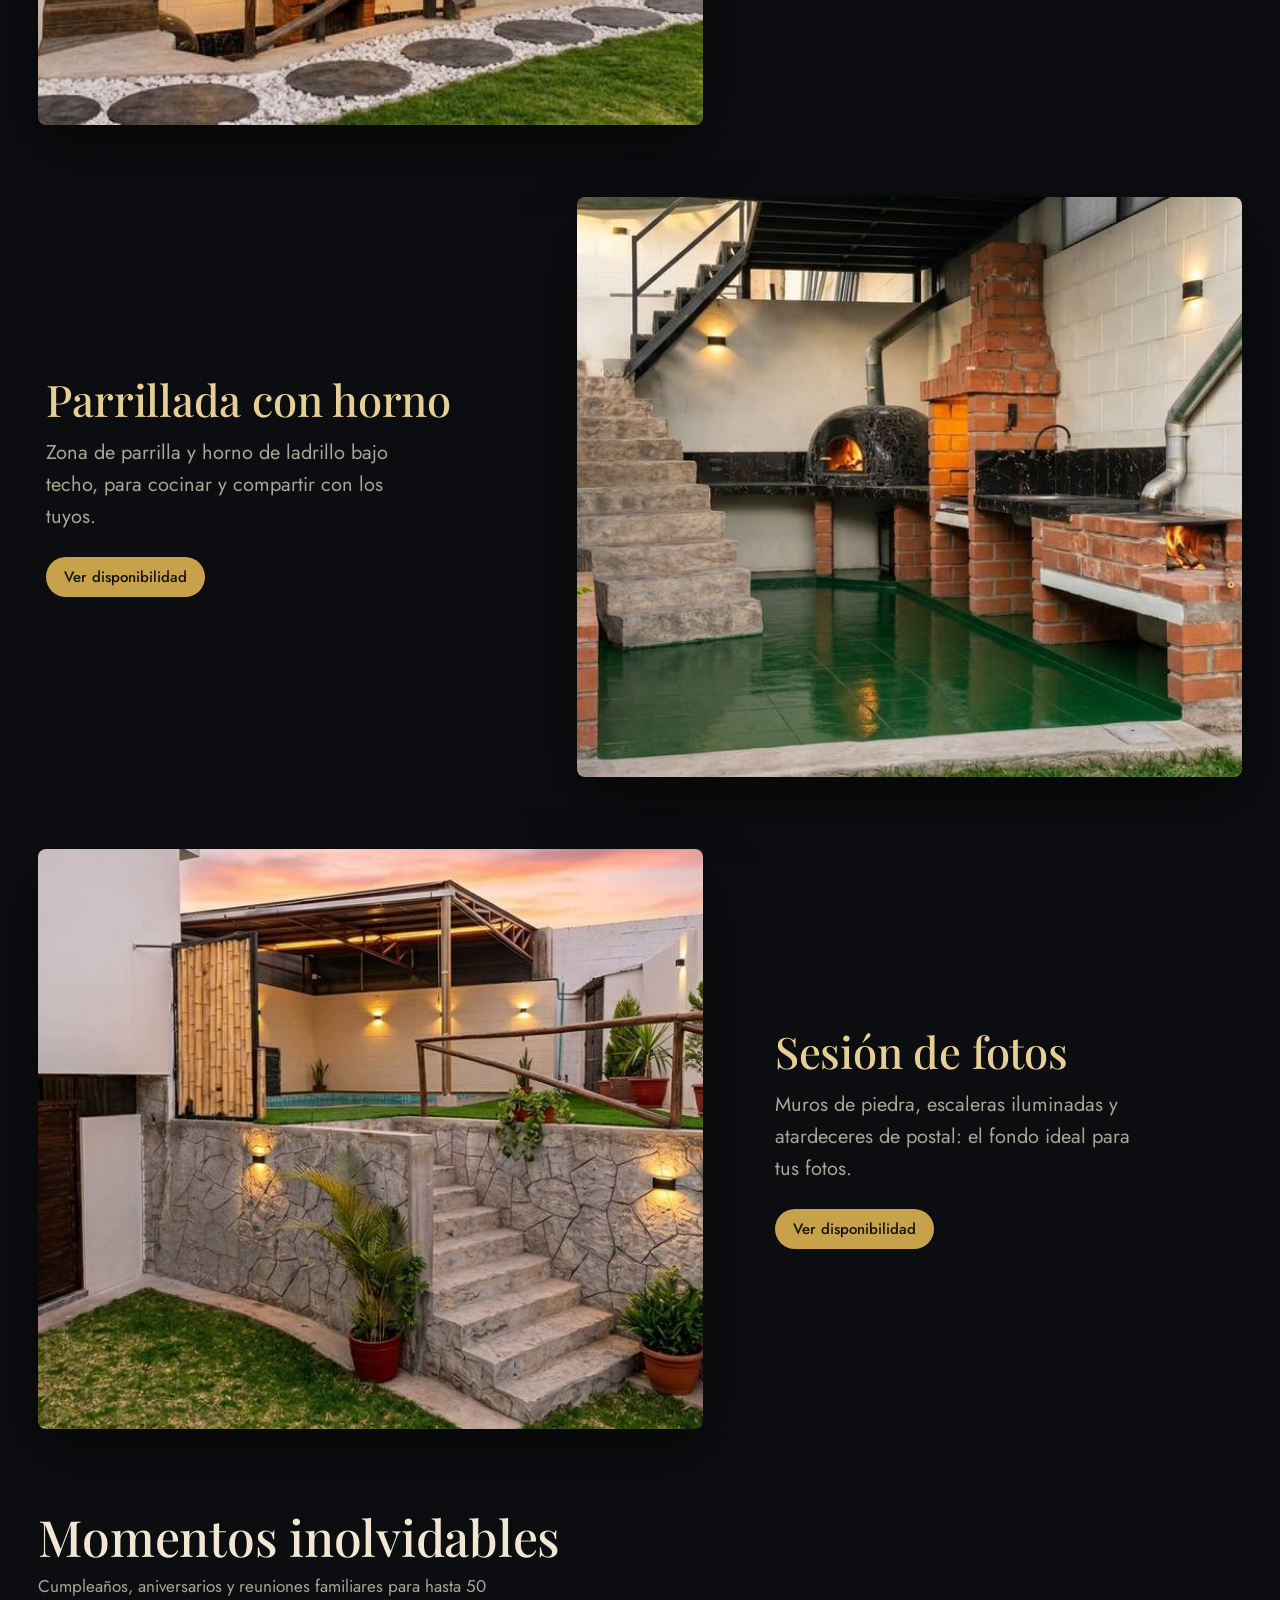
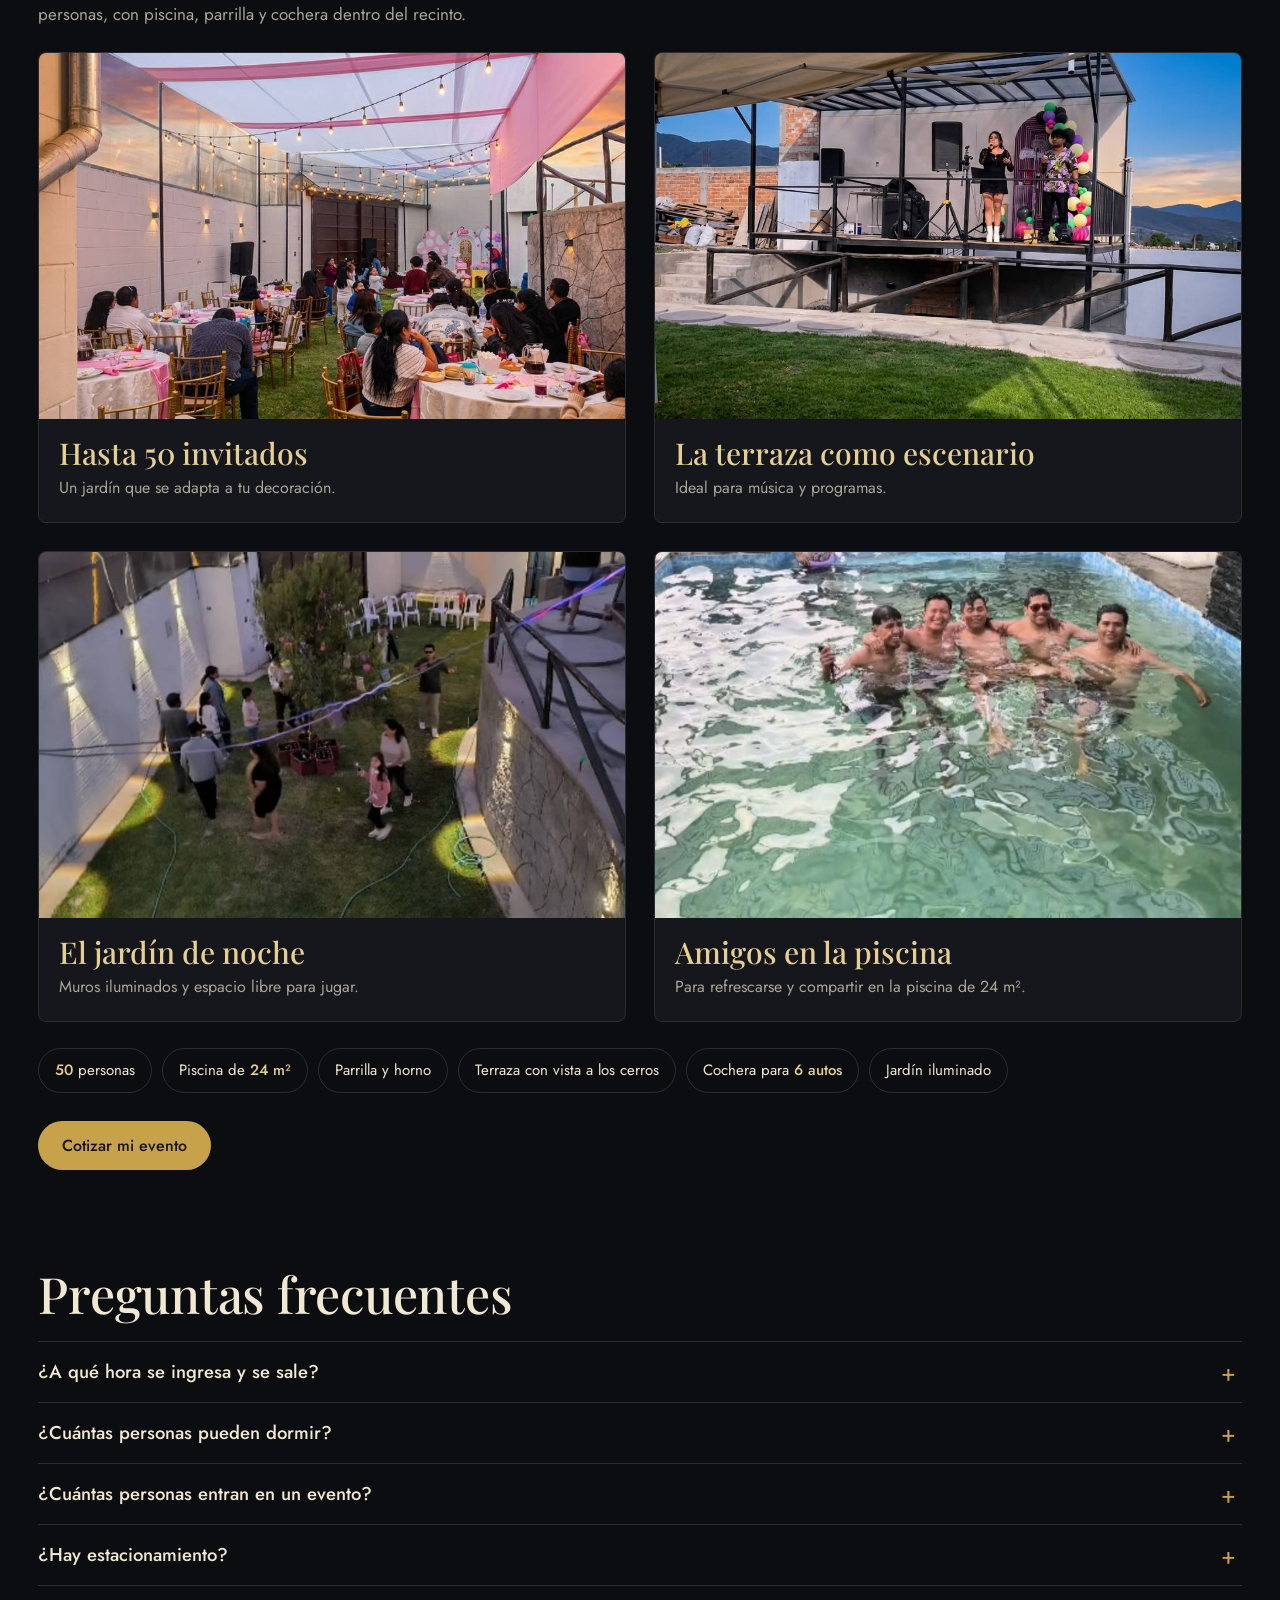
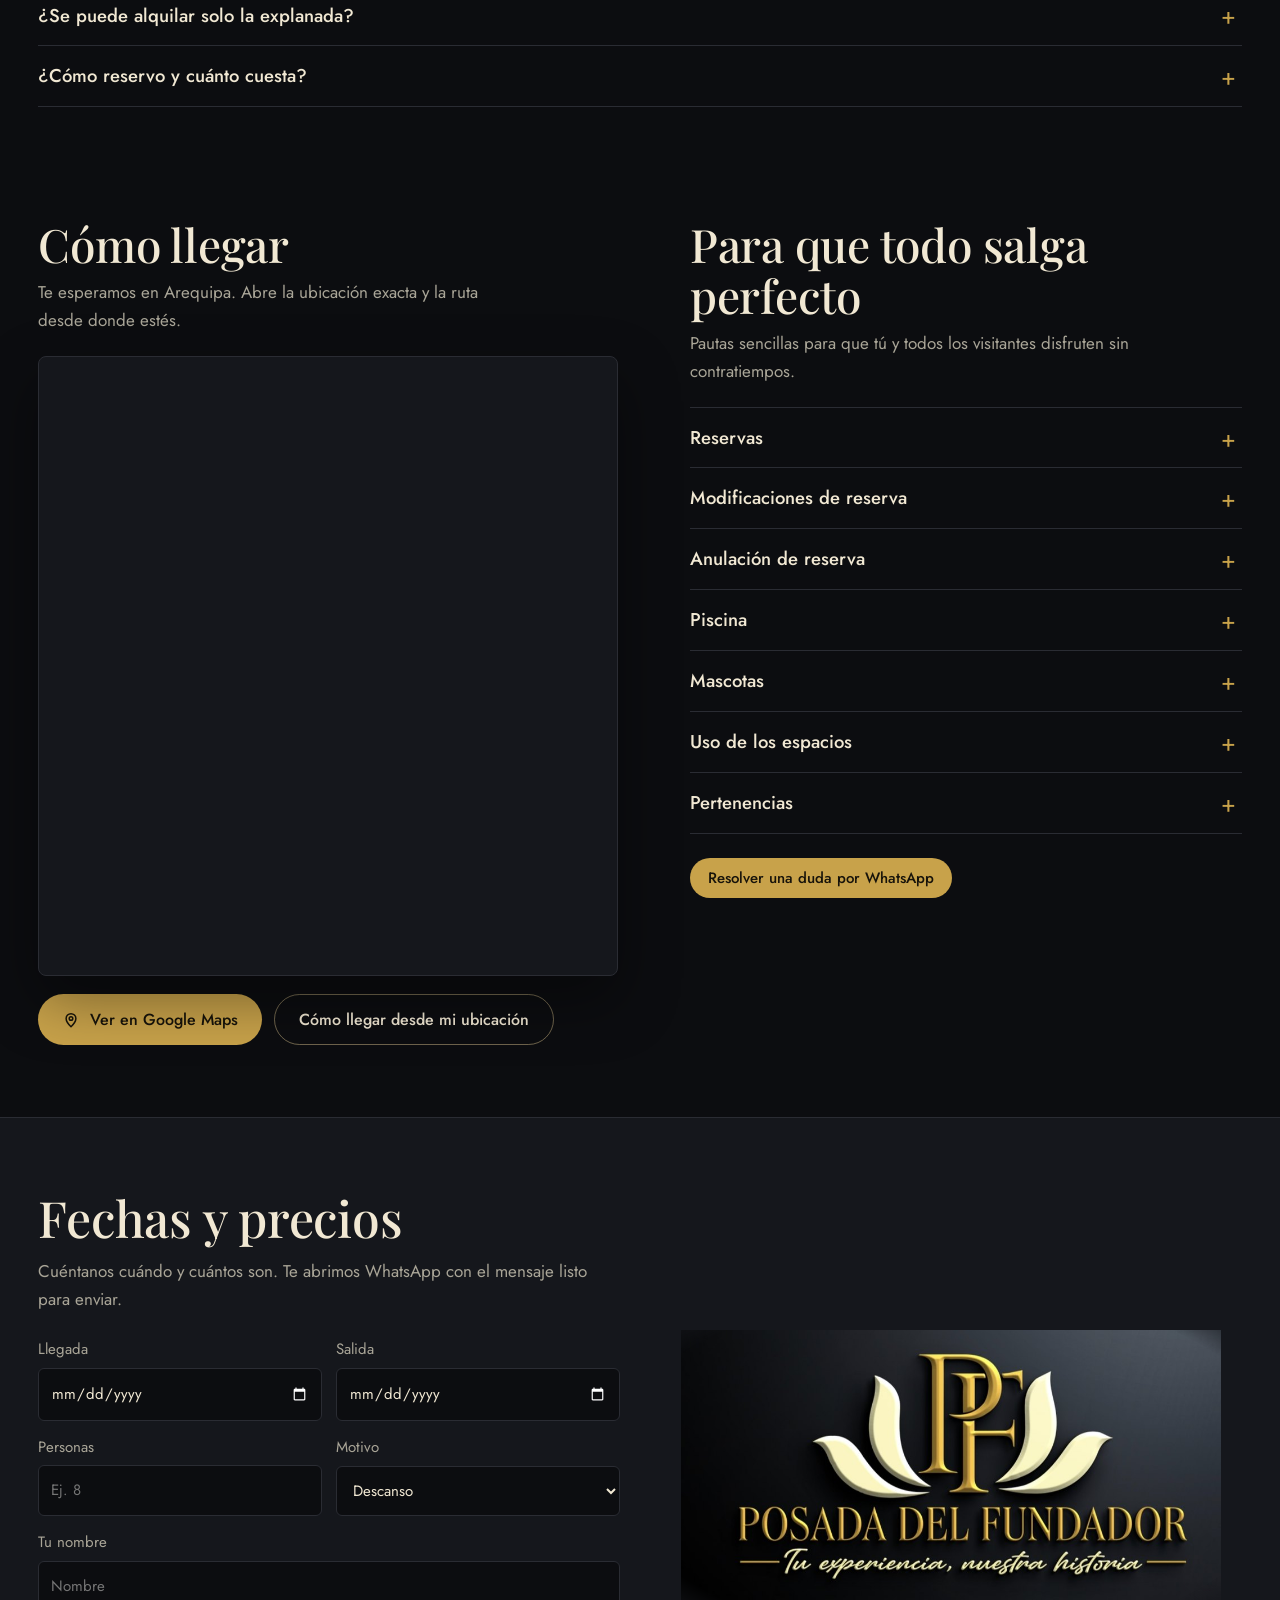
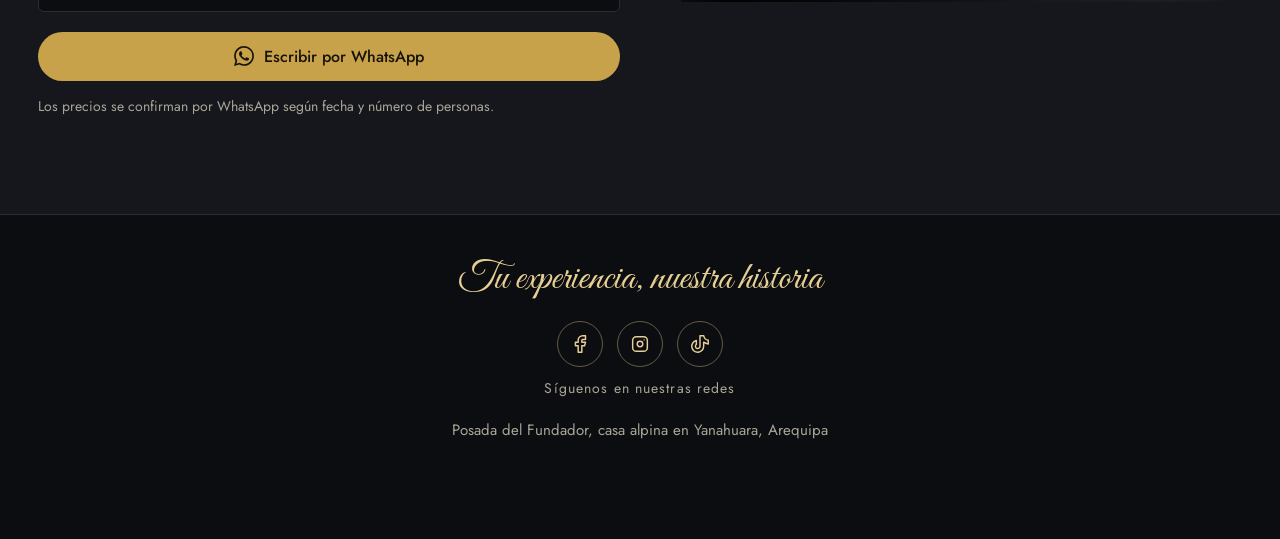
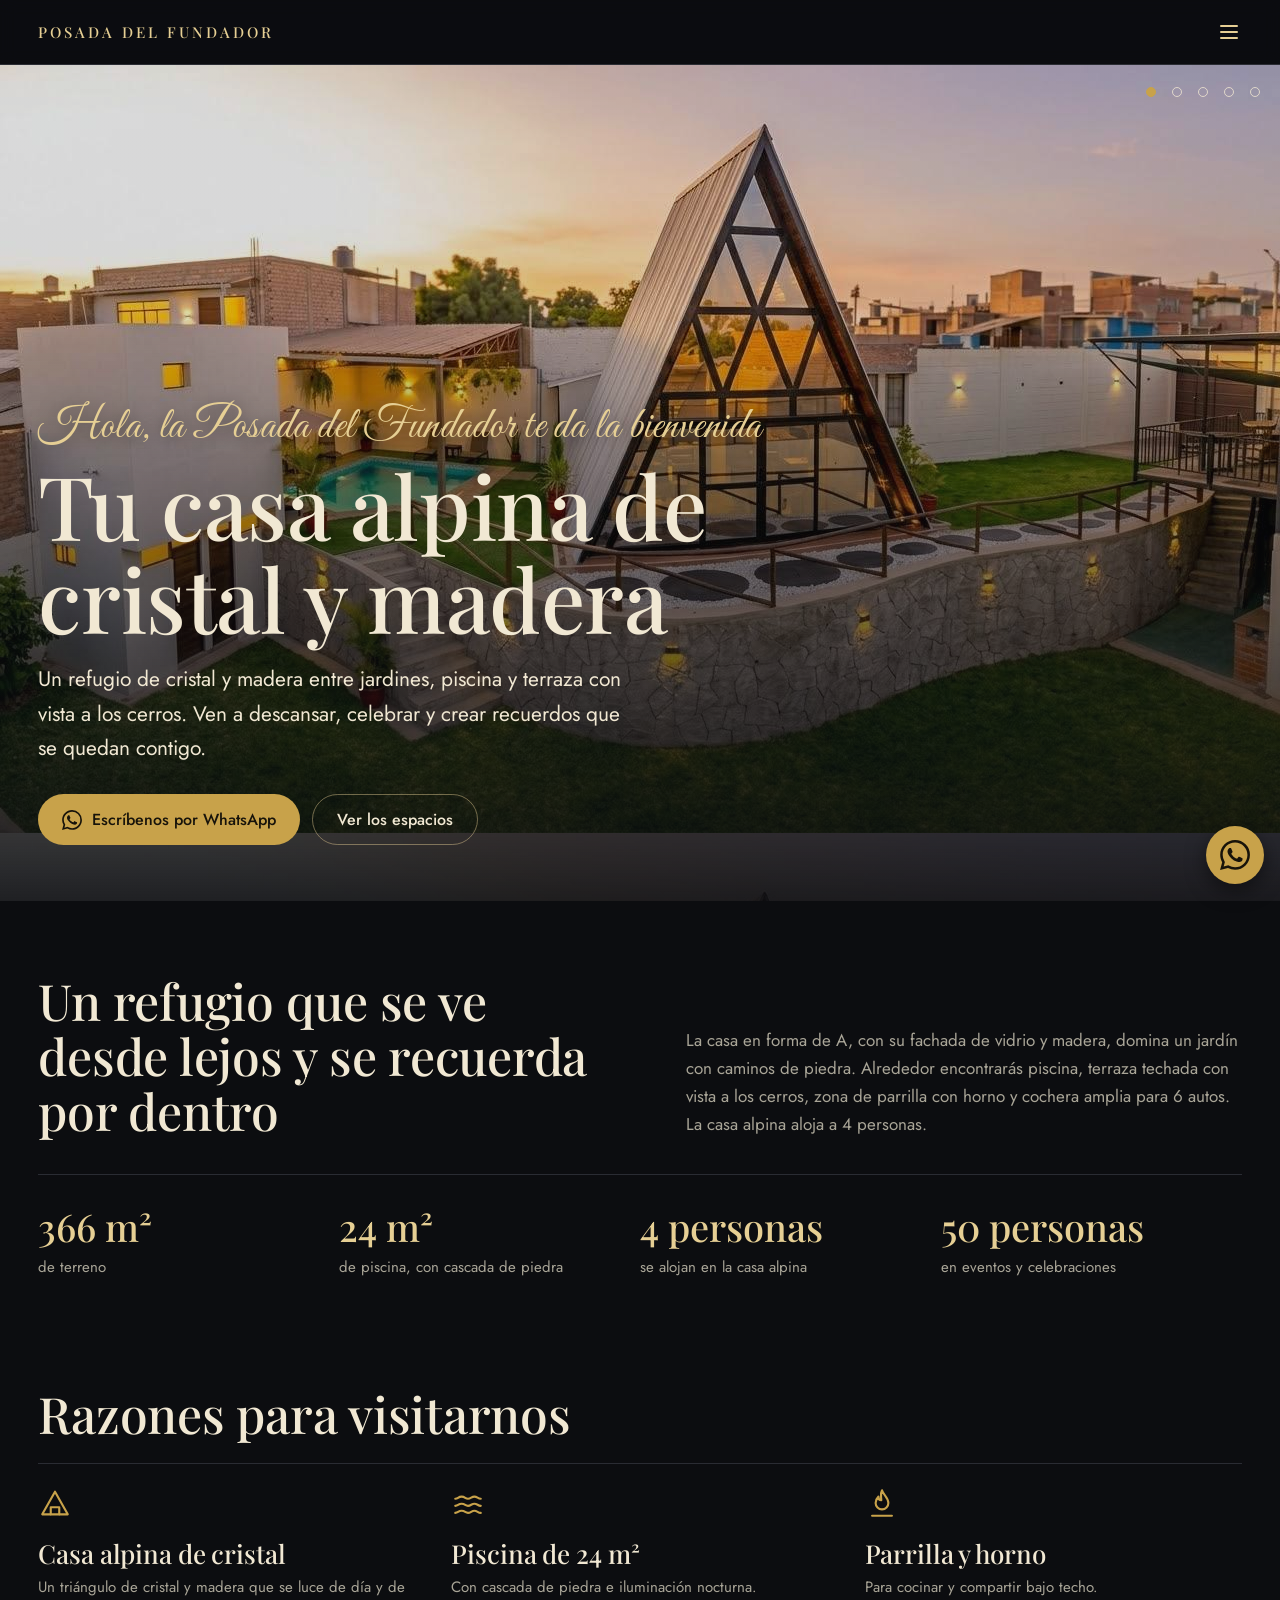
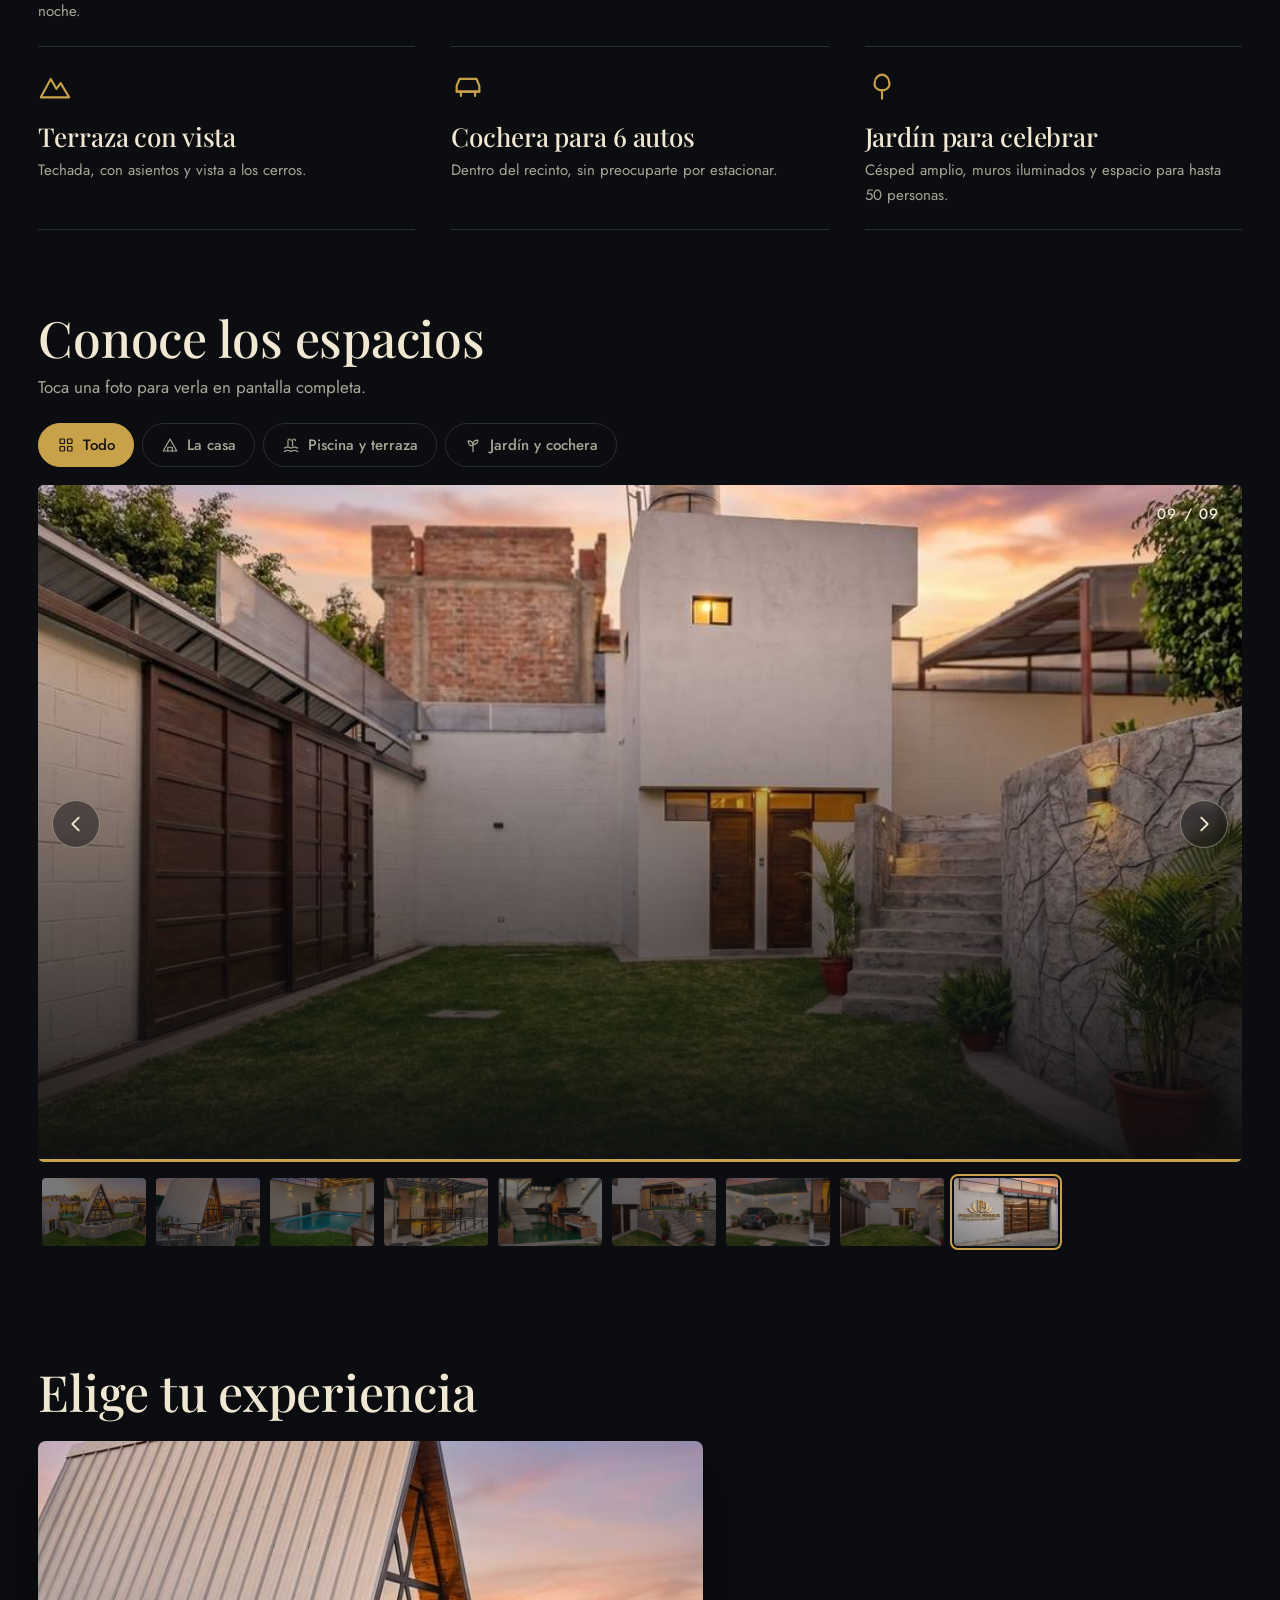
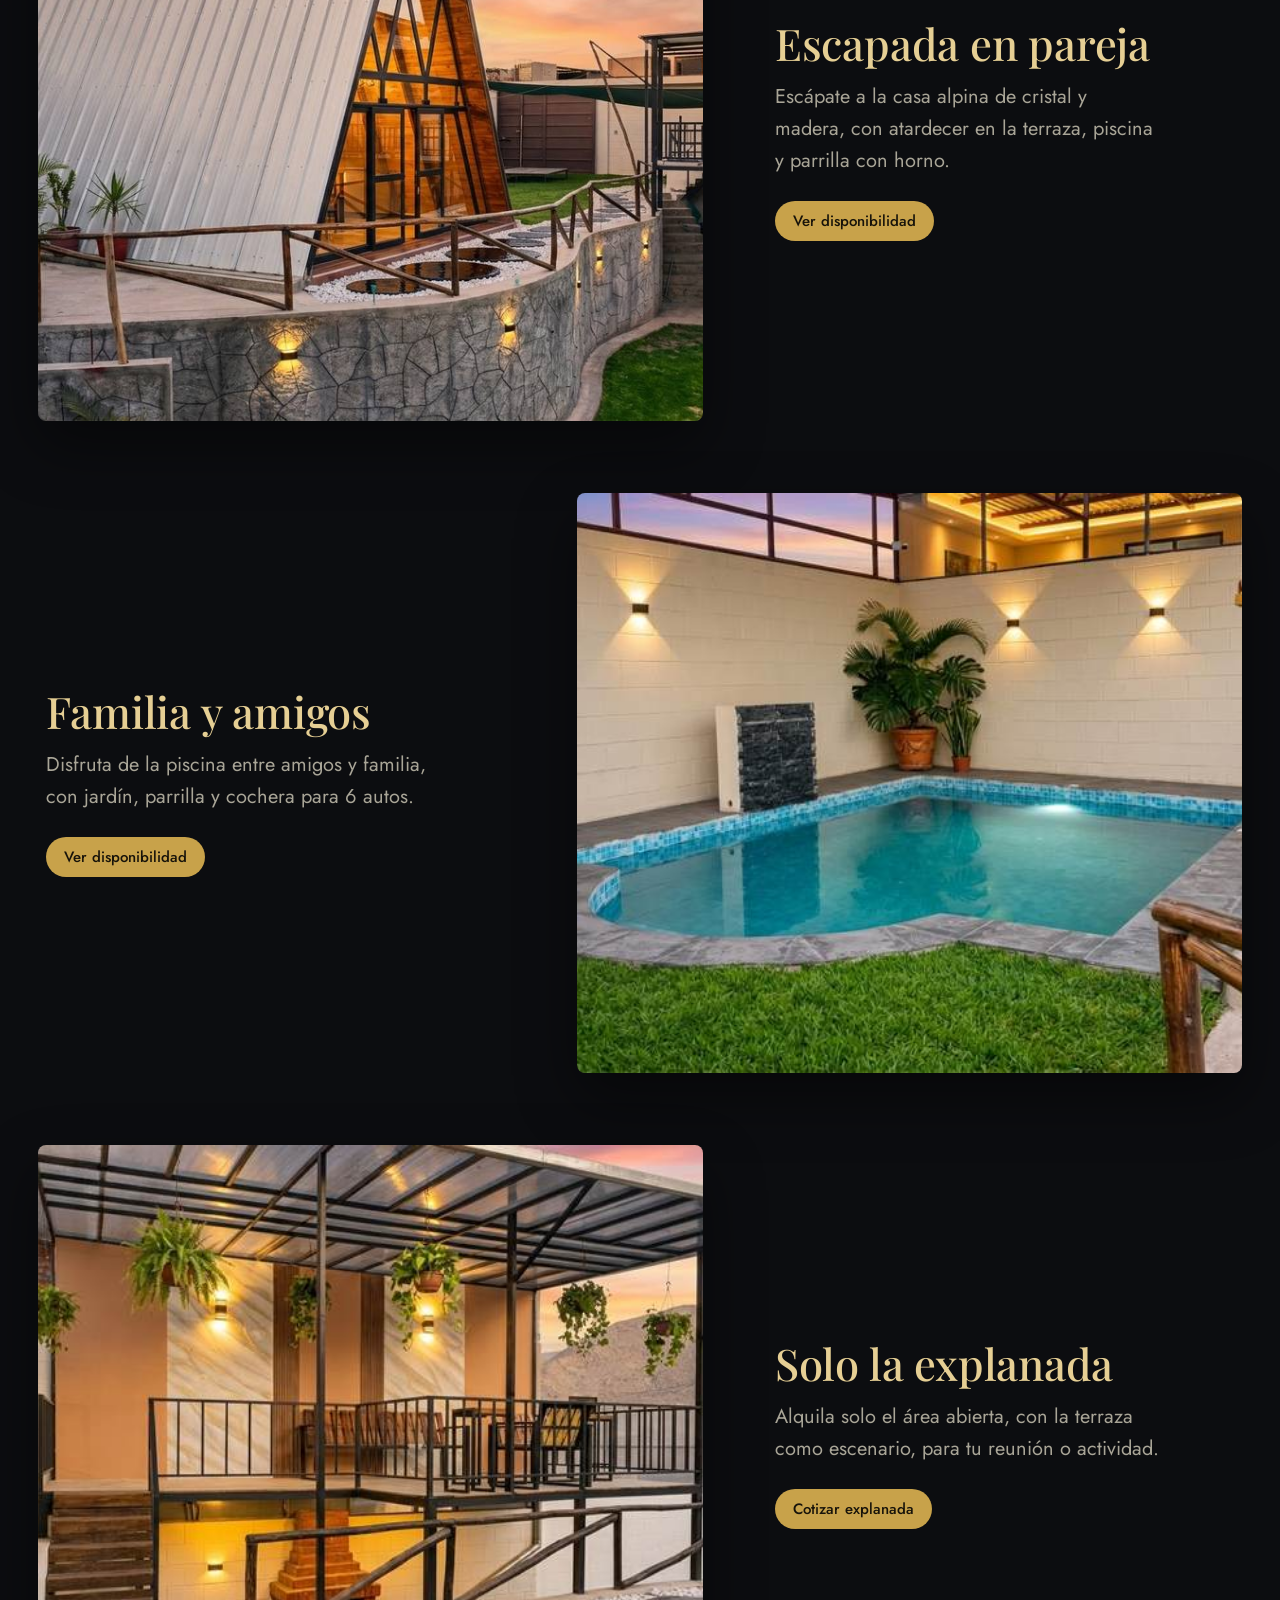
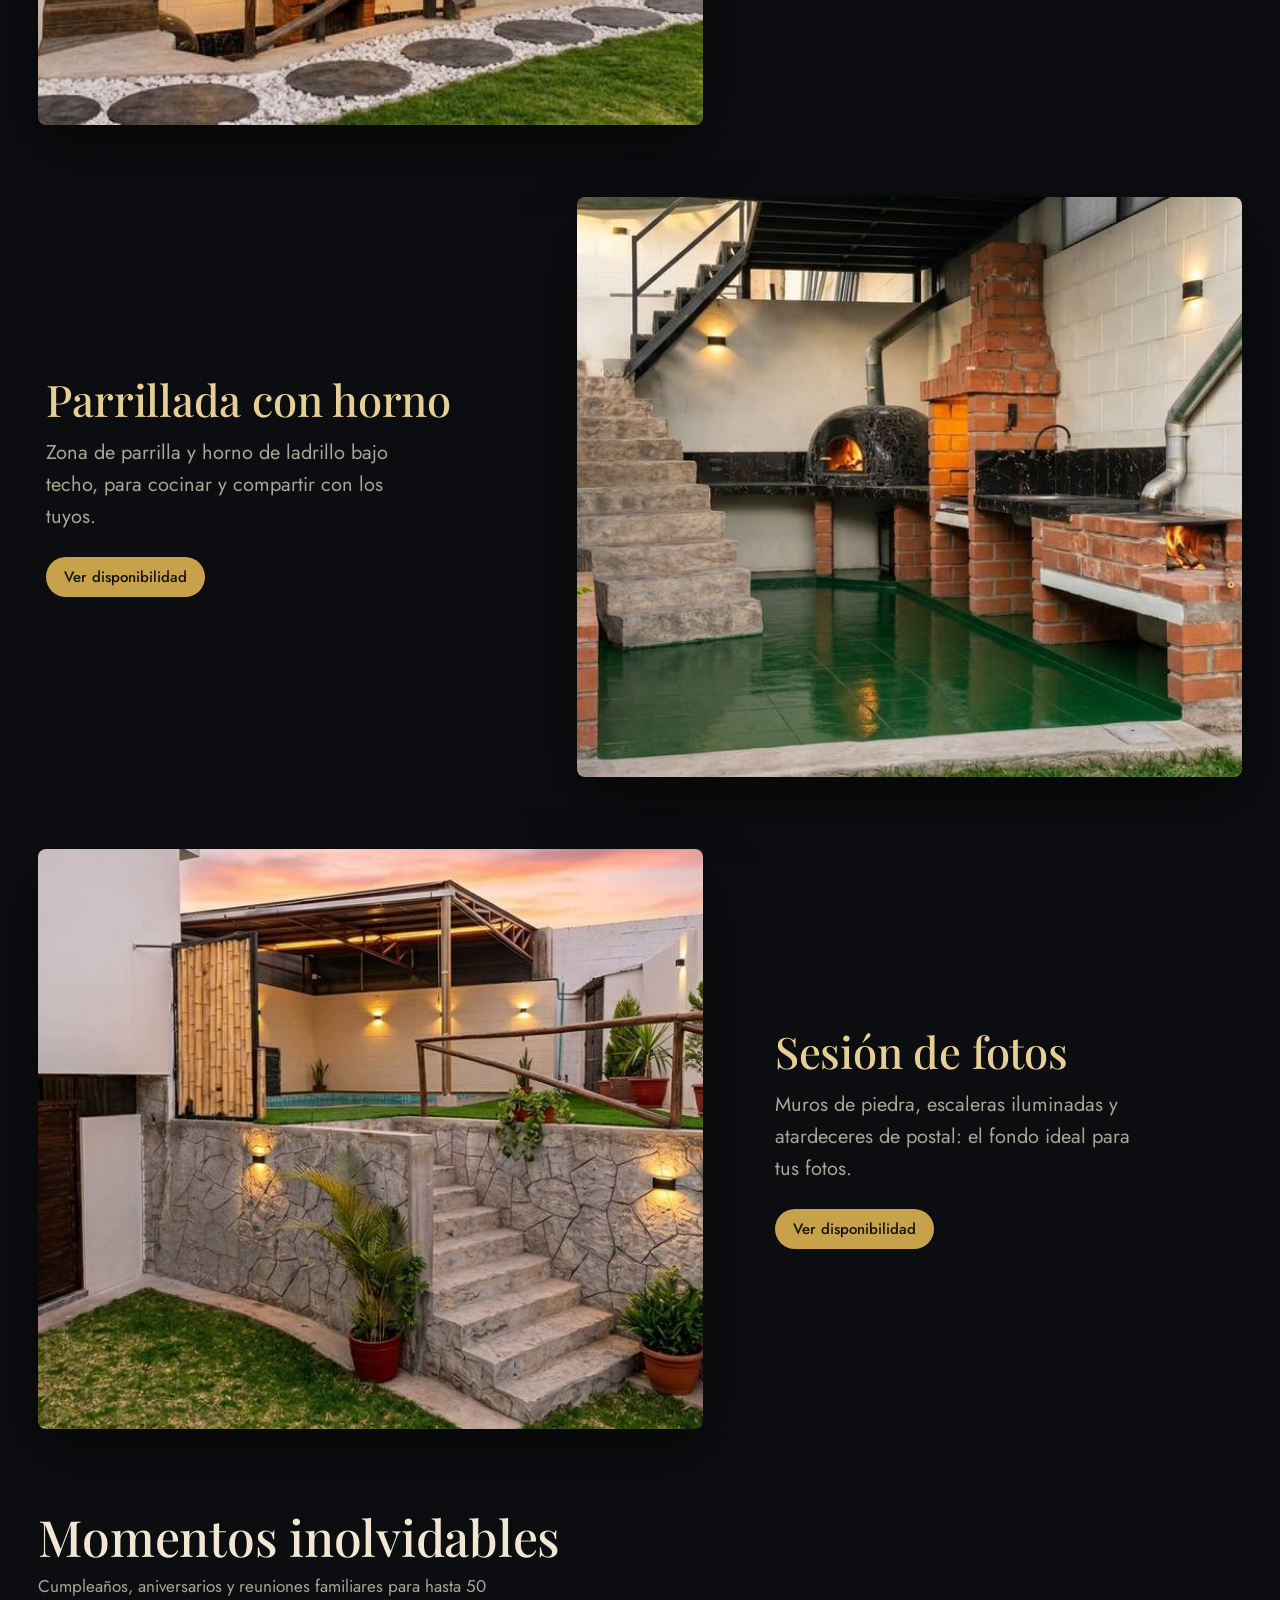
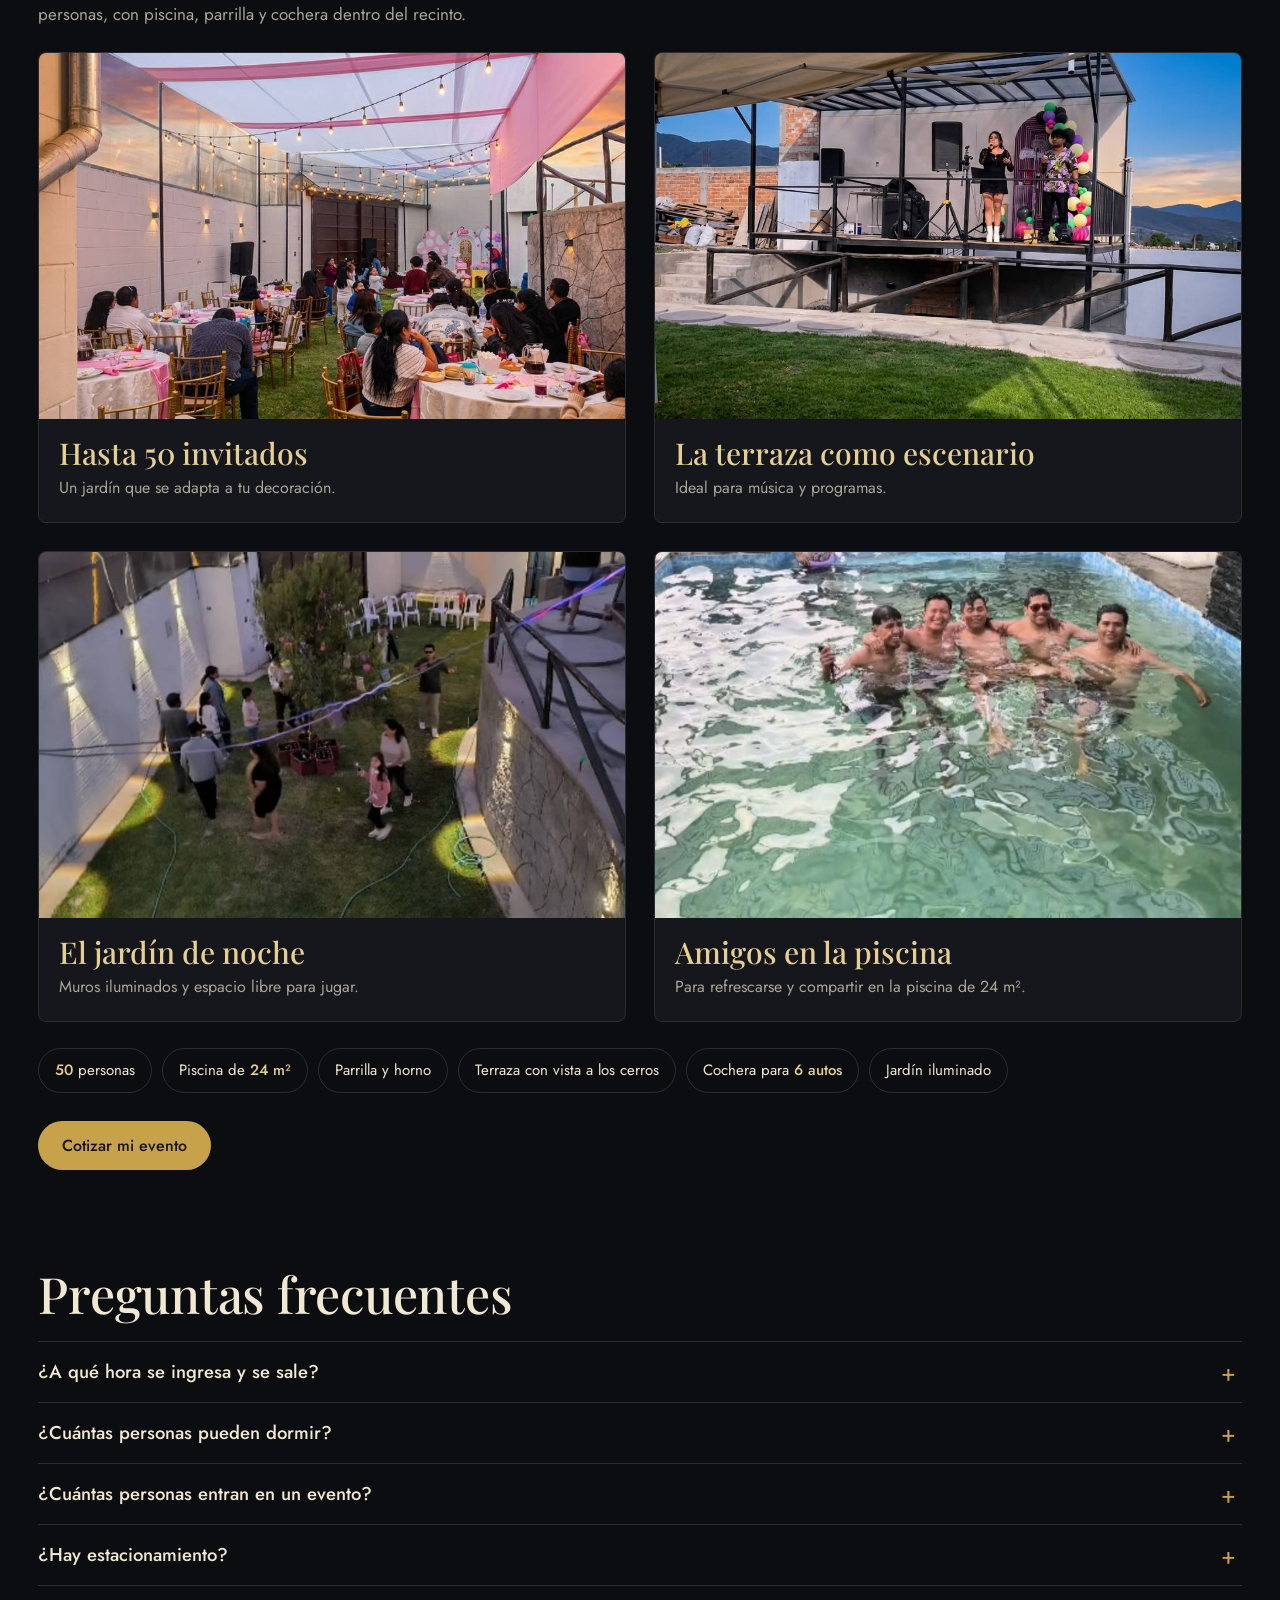
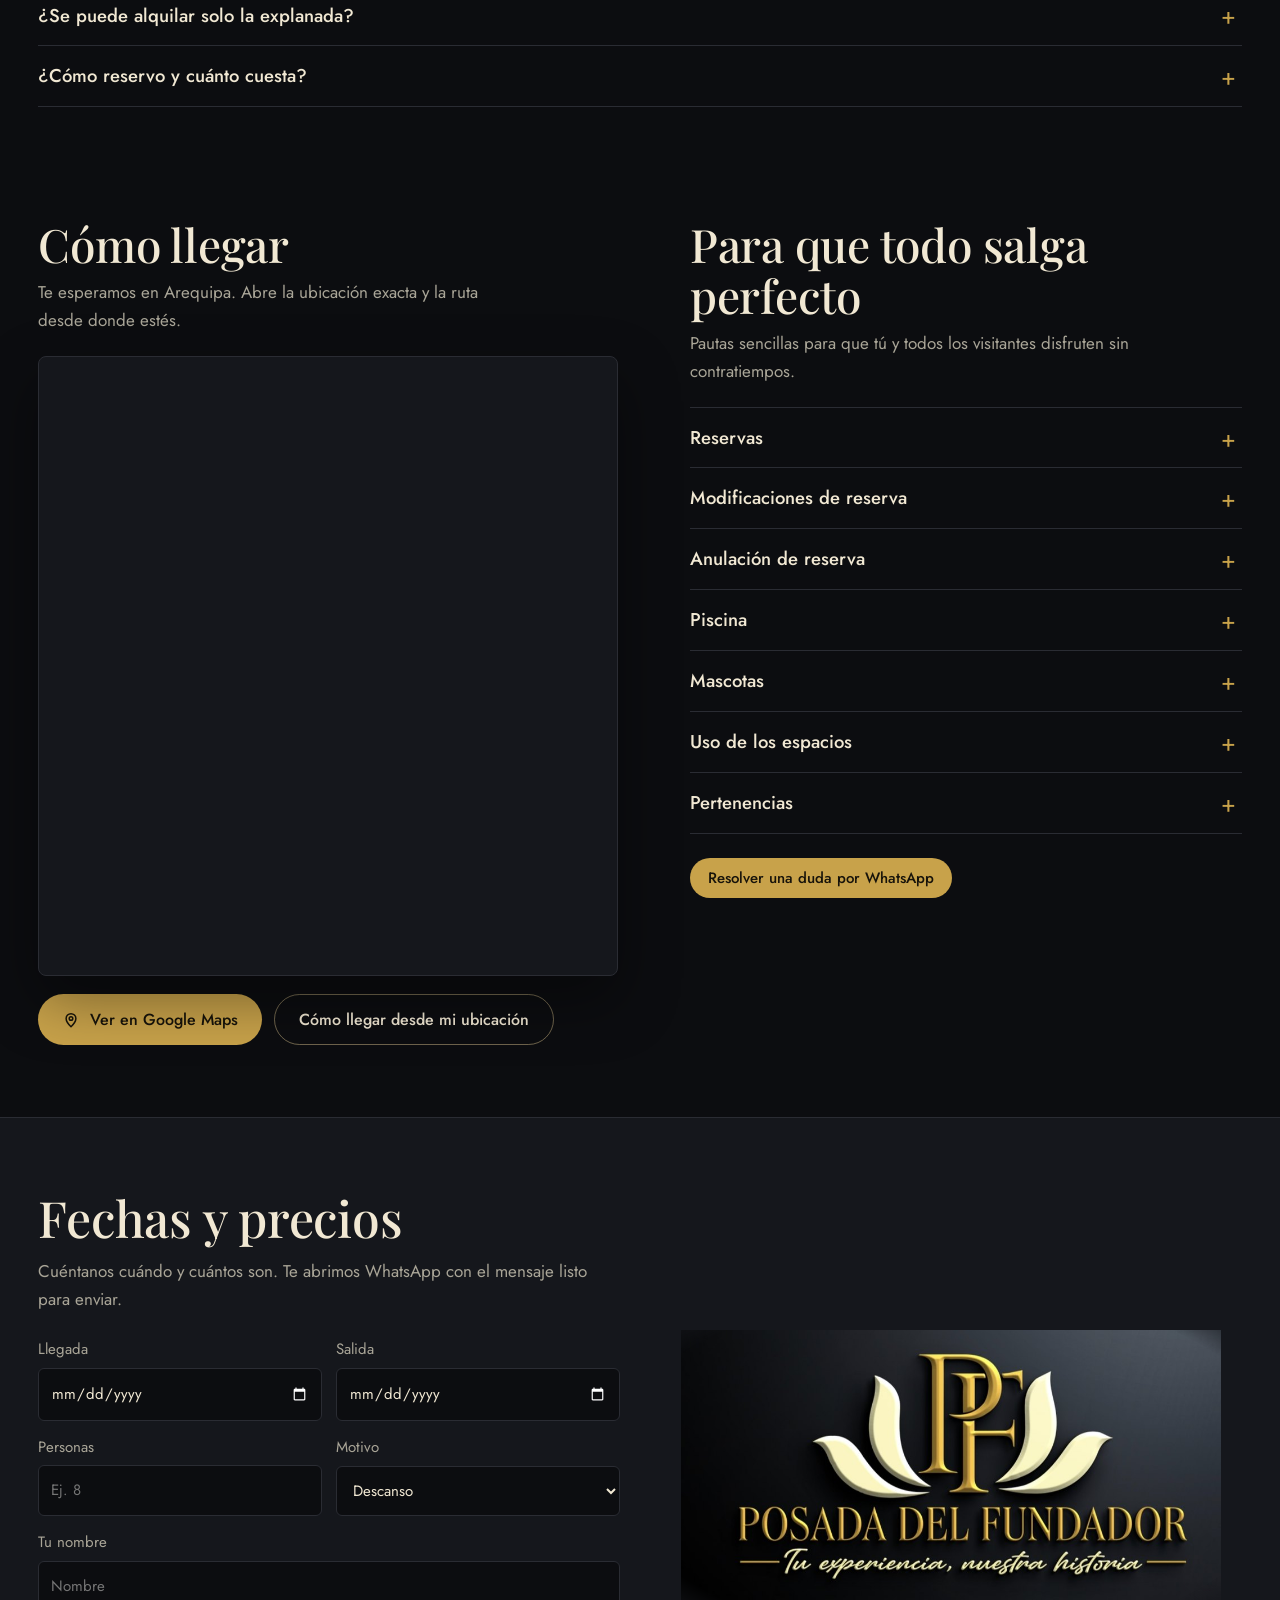
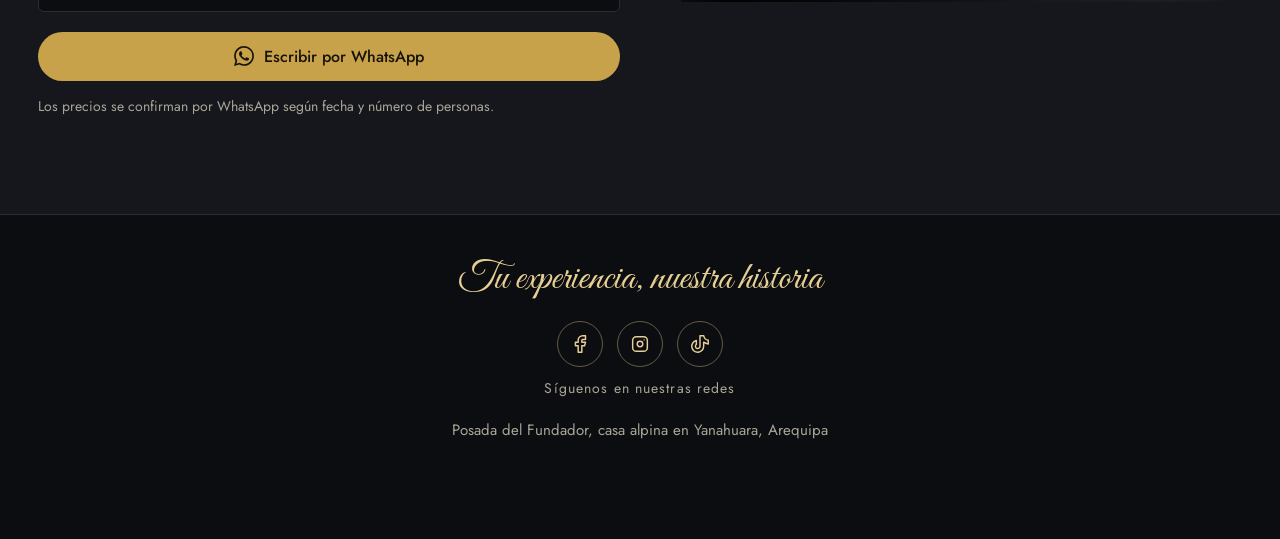
